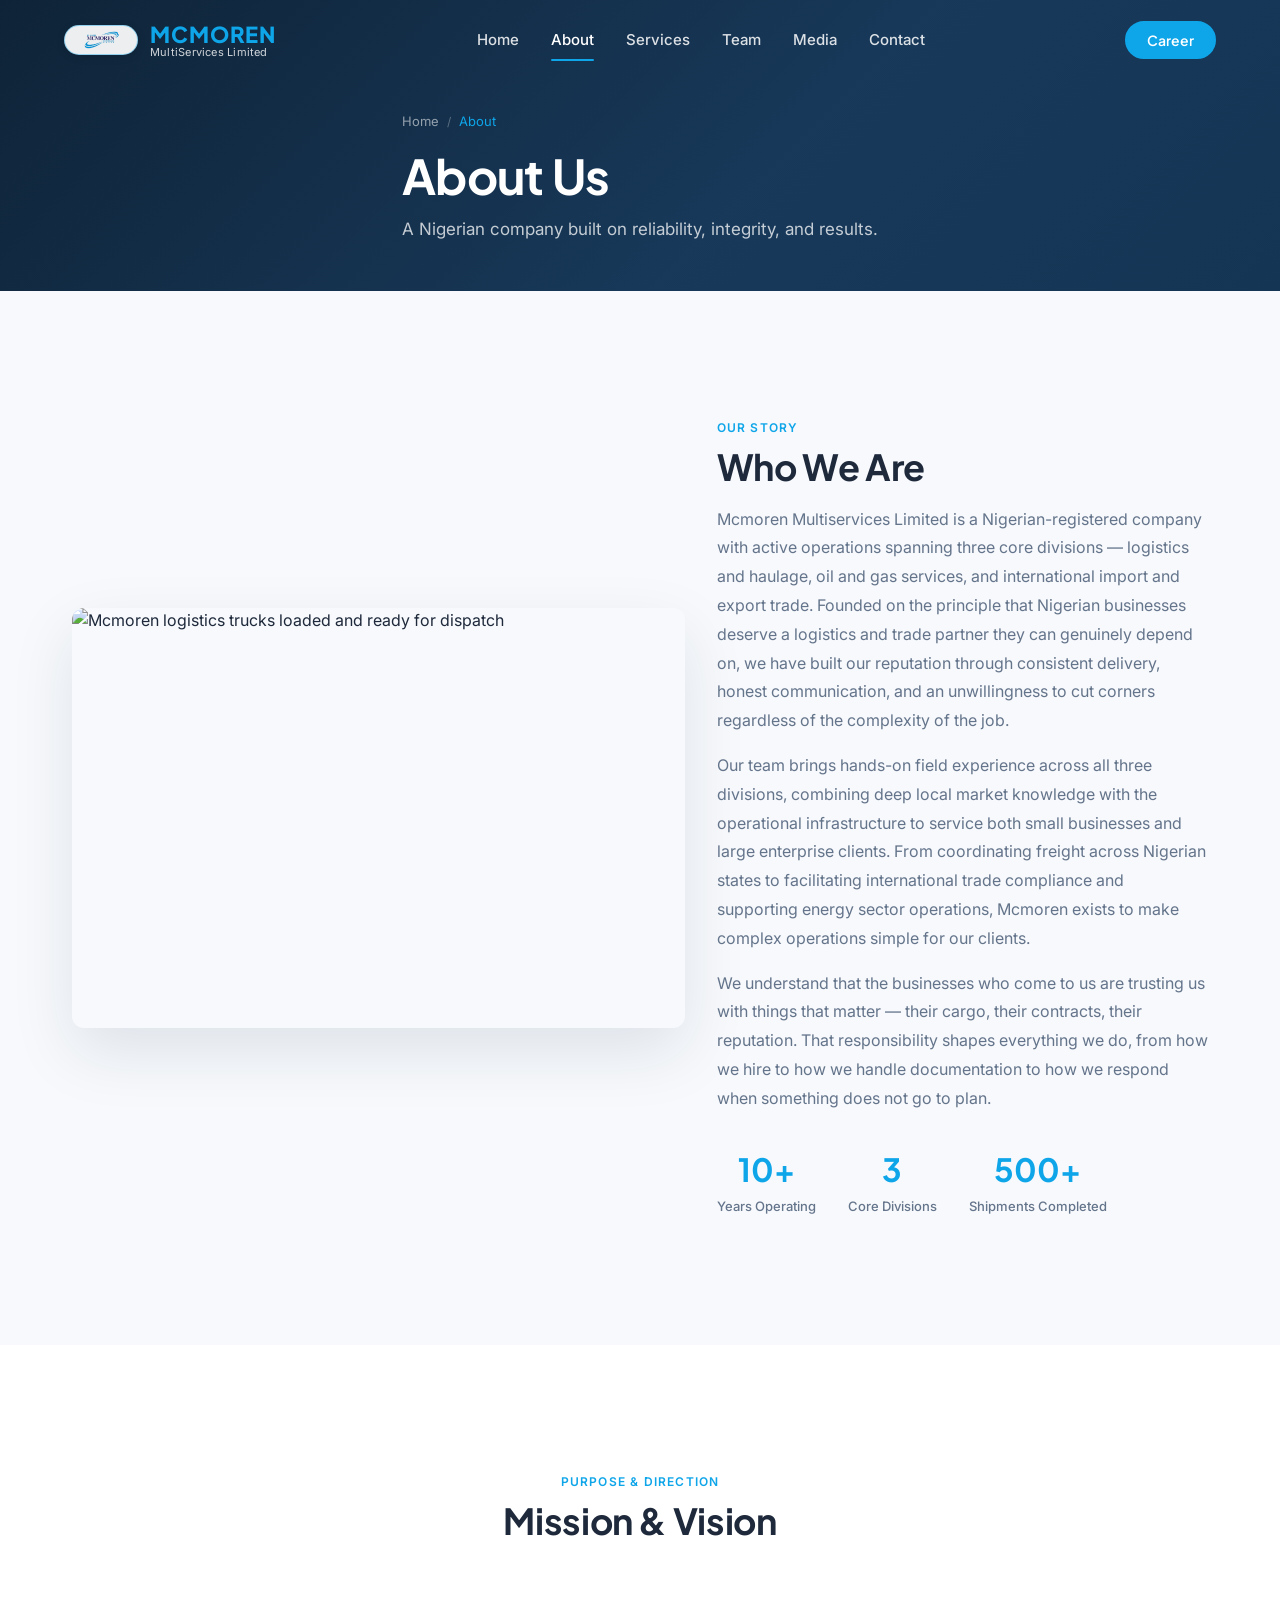
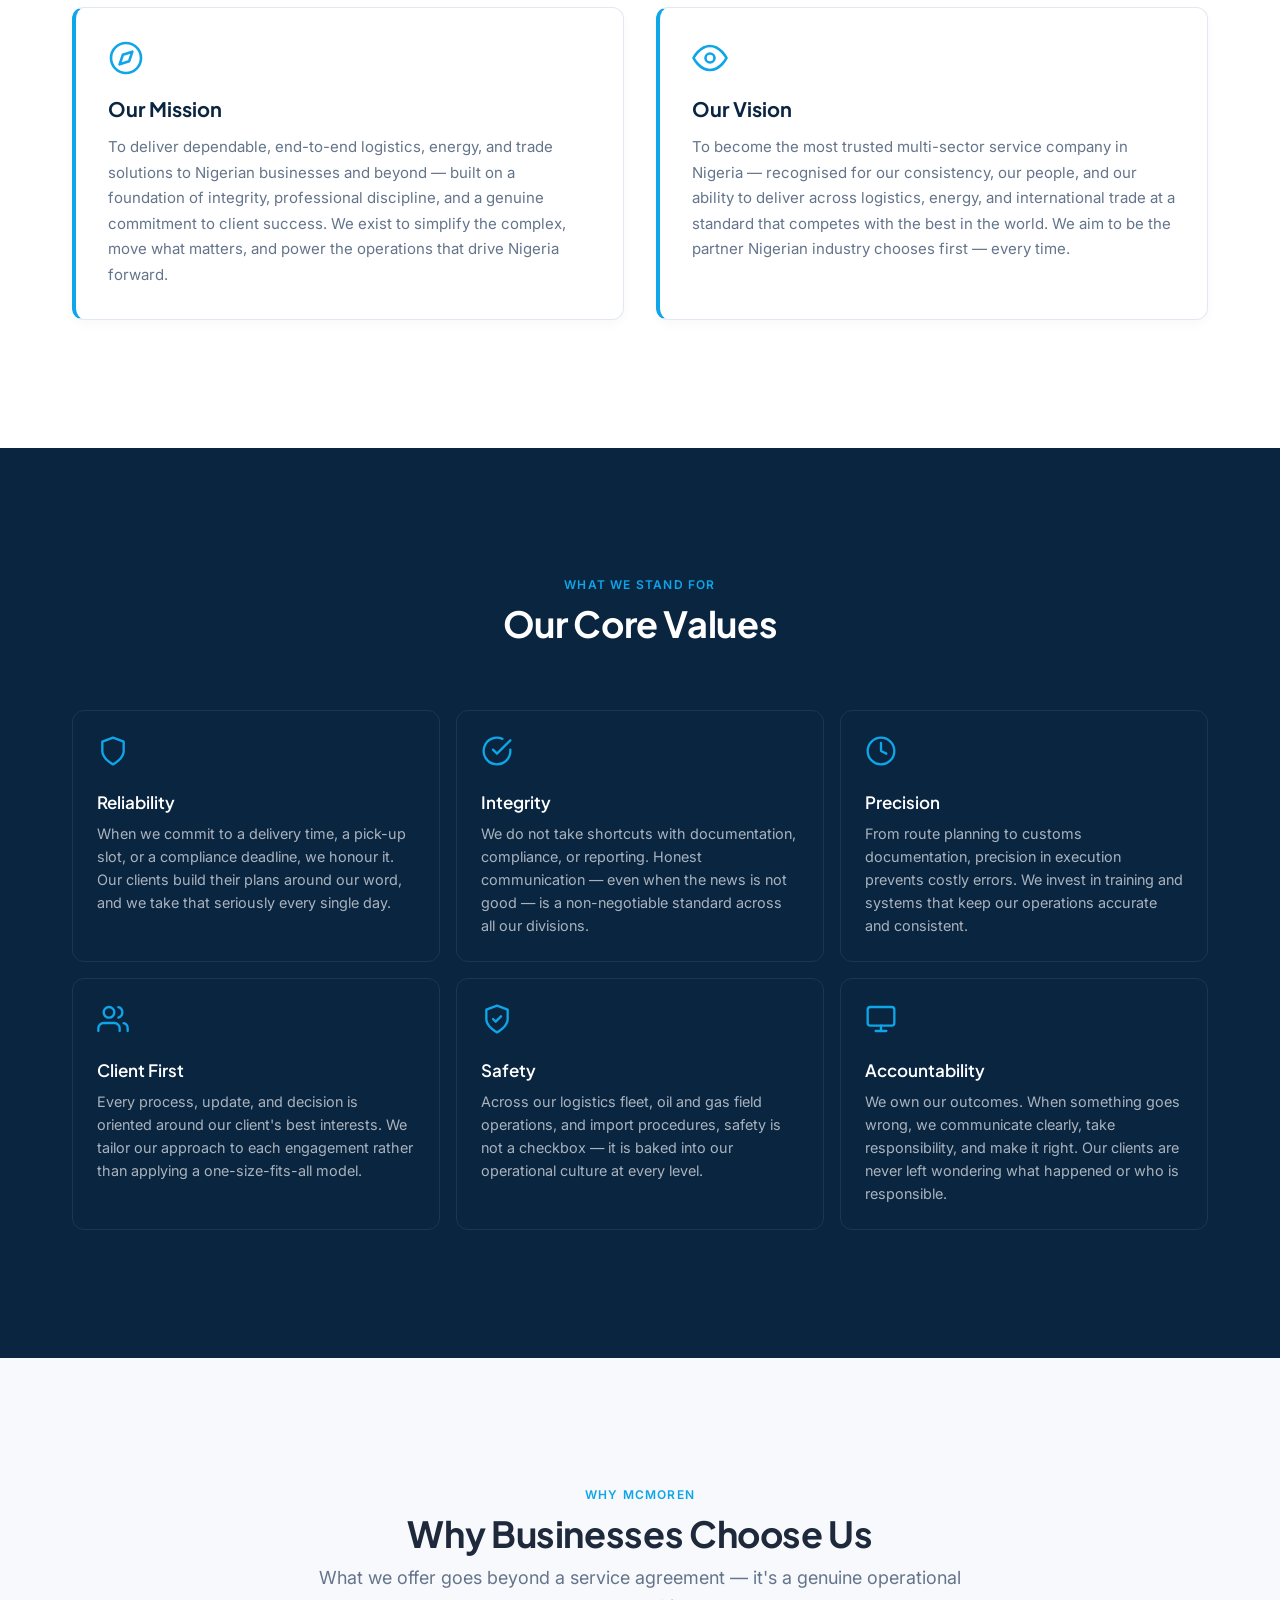
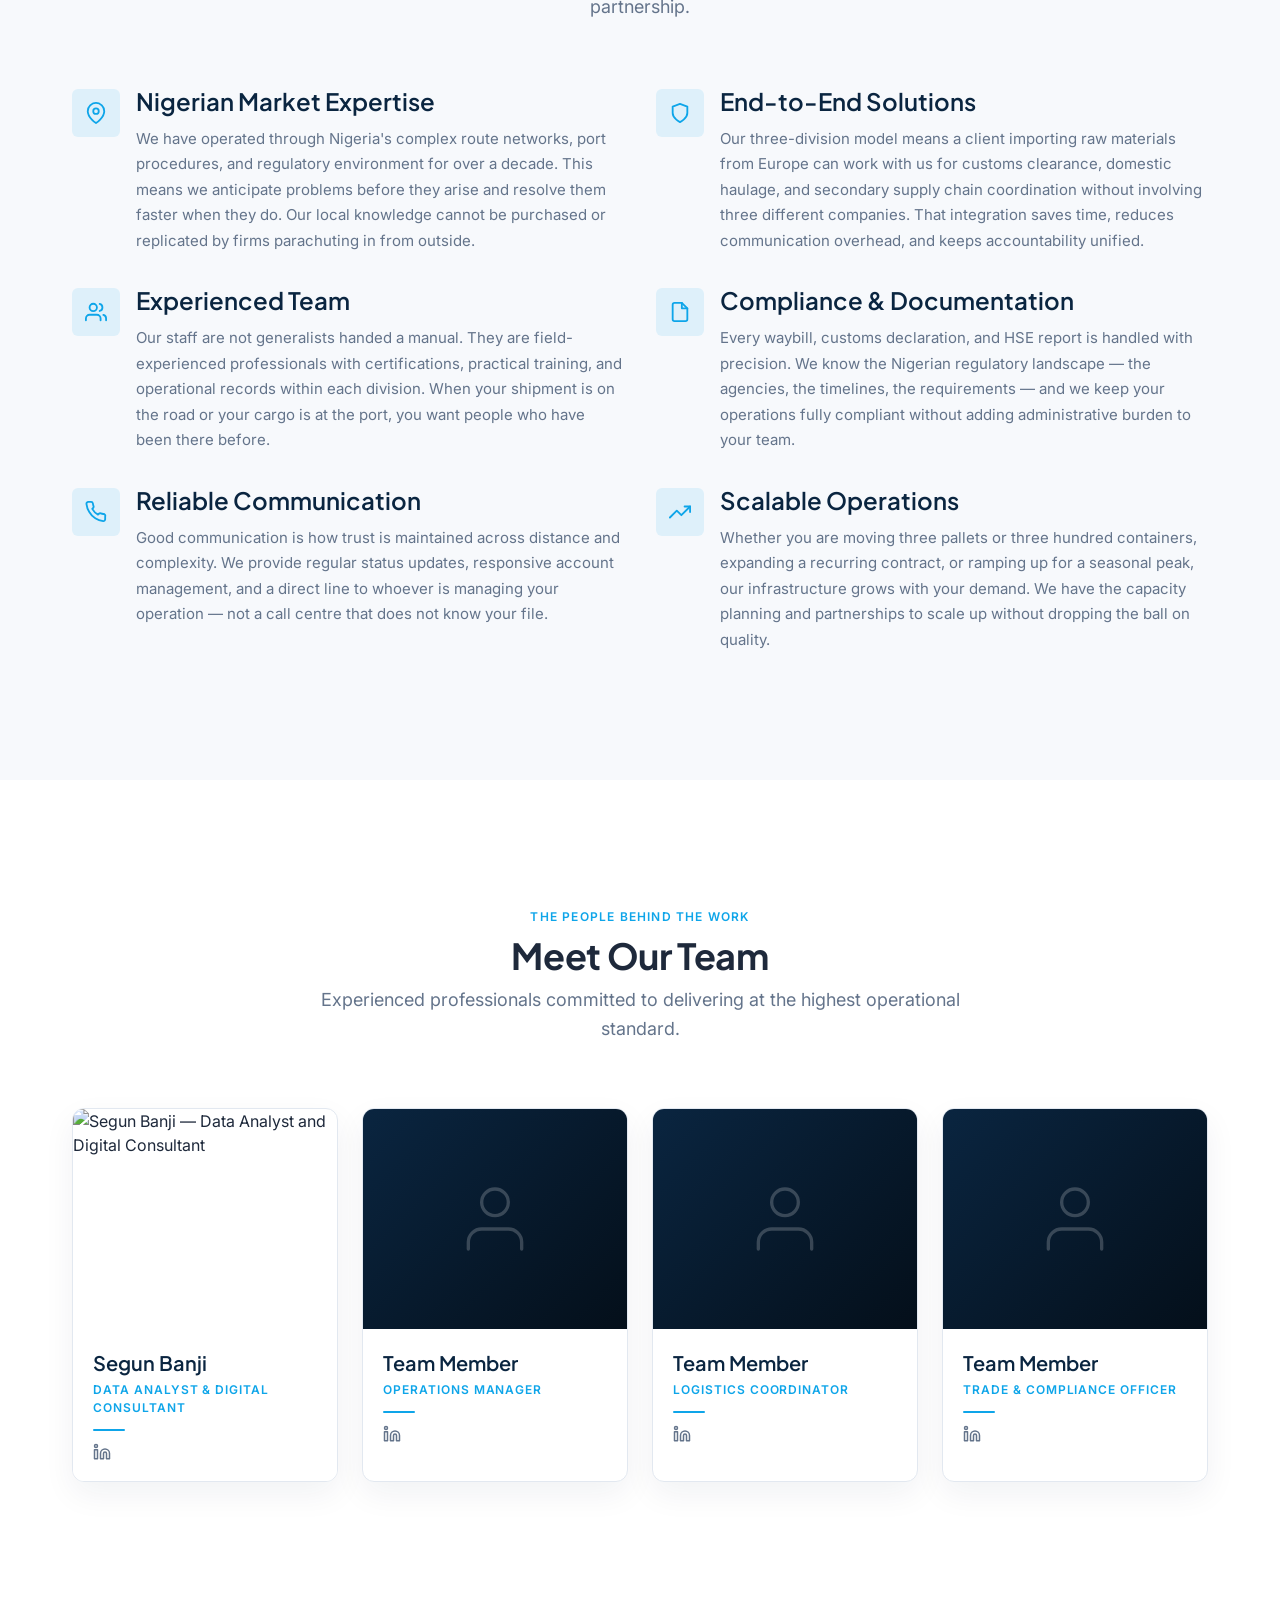
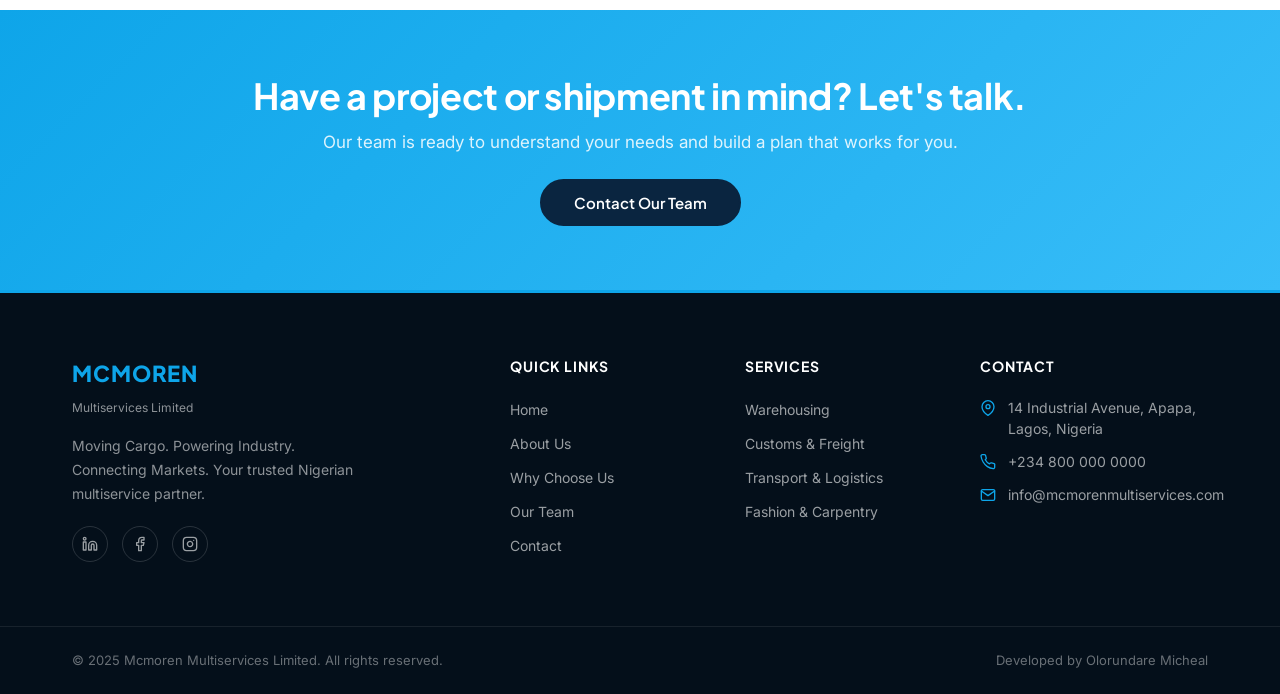
==== about.html @ 20362e0a "feat: replace old dummy services with 4 actual company divisions on landing page & footers" ====
<!DOCTYPE html>
<html lang="en">
<head>
  <meta charset="UTF-8">
  <meta name="viewport" content="width=device-width, initial-scale=1.0">
  <title>About Us | Mcmoren Multiservices Limited</title>
  <meta name="description" content="Learn about Mcmoren Multiservices Limited — a Nigerian company with over 10 years of experience across logistics, energy services, and international trade.">
  <meta name="keywords" content="about Mcmoren, Nigerian logistics company, oil gas services Nigeria, trade company Lagos">
  <meta name="robots" content="index, follow">
  <link rel="canonical" href="https://www.mcmorenmultiservices.com/about">
  <meta property="og:title" content="About Us | Mcmoren Multiservices Limited">
  <meta property="og:description" content="Learn about Mcmoren Multiservices Limited — a Nigerian company with over 10 years of experience across logistics, energy services, and international trade.">
  <meta property="og:type" content="website">
  <meta property="og:url" content="https://www.mcmorenmultiservices.com/about">
  <meta property="og:image" content="https://www.mcmorenmultiservices.com/assets/images/og-image.jpg">
  <meta property="og:site_name" content="Mcmoren Multiservices Limited">
  <meta name="twitter:card" content="summary_large_image">
  <meta name="twitter:title" content="About Us | Mcmoren Multiservices Limited">
  <meta name="twitter:description" content="Learn about Mcmoren Multiservices Limited — a Nigerian company with over 10 years of experience across logistics, energy services, and international trade.">
  <link rel="preconnect" href="https://fonts.googleapis.com">
  <link rel="preconnect" href="https://fonts.gstatic.com" crossorigin>
  <link href="https://fonts.googleapis.com/css2?family=Plus+Jakarta+Sans:wght@400;500;600;700;800&family=Inter:wght@400;500;600&display=swap" rel="stylesheet">
  <link rel="stylesheet" href="assets/css/base.css">
  <link rel="stylesheet" href="assets/css/layout.css">
  <link rel="stylesheet" href="assets/css/components.css">
  <link rel="stylesheet" href="assets/css/animations.css">
  <link rel="stylesheet" href="assets/css/pages/about.css">
  <script src="https://cdnjs.cloudflare.com/ajax/libs/gsap/3.12.2/gsap.min.js" defer></script>
  <script src="https://cdnjs.cloudflare.com/ajax/libs/gsap/3.12.2/ScrollTrigger.min.js" defer></script>
<style>    /* Animated banner slideshow */
    .page-banner { position: relative; overflow: hidden; }
    .banner-slide { position: absolute; inset: 0; background-size: cover; background-position: center; opacity: 0; animation: bannerFade 18s infinite; }
    .banner-slide:nth-child(1) { animation-delay: 0s; }
    .banner-slide:nth-child(2) { animation-delay: 6s; }
    .banner-slide:nth-child(3) { animation-delay: 12s; }
    @keyframes bannerFade { 0%{opacity:0} 5%{opacity:1} 33%{opacity:1} 38%{opacity:0} 100%{opacity:0} }</style>
</head>
<body>

  <!-- ===== NAVIGATION (identical across all pages) ===== -->
  <header>
    <nav class="nav" id="main-nav" aria-label="Main navigation">
      <div class="nav__inner">
        <a href="index.html" class="nav__logo" aria-label="Mcmoren Multiservices Limited — Home" style="display: flex; align-items: center; gap: 0.75rem;">
          <div class="nav-logo-card" style="border-radius: 20px; padding: 4px 10px; background: rgba(255,255,255,0.92); display: flex; align-items: center; justify-content: center; box-shadow: 0 2px 8px rgba(0,0,0,0.12); flex-shrink: 0; border: 1.5px solid rgba(14,165,233,0.4);">
            <img src="assets/images/MM_logo.png" alt="Mcmoren Logo" style="width: 52px; height: auto; object-fit: contain;">
          </div>
          <div>
            <span class="nav__logo-main" style="display: block;">MCMOREN</span>
            <span class="nav__logo-sub" style="display: block;">MultiServices Limited</span>
          </div>
        </a>
        <div class="nav__links" role="menubar">
          <a href="index.html" class="nav__link" role="menuitem">Home</a>
          <a href="about.html" class="nav__link nav__link--active" role="menuitem">About</a>
          <a href="services.html" class="nav__link" role="menuitem">Services</a>
          <a href="teams.html" class="nav__link" role="menuitem">Team</a>
          <a href="media.html" class="nav__link" role="menuitem">Media</a>
          <a href="contact.html" class="nav__link" role="menuitem">Contact</a>
        </div>
        <a href="career.html" class="btn btn--primary btn--sm nav__cta">Career</a>
        <button class="nav__hamburger" aria-label="Open navigation menu" aria-expanded="false" aria-controls="mobile-menu">
          <span class="nav__hamburger-line"></span>
          <span class="nav__hamburger-line"></span>
          <span class="nav__hamburger-line"></span>
        </button>
      </div>
    </nav>
    <div class="nav__mobile-overlay" id="mobile-menu" role="dialog" aria-modal="true" aria-label="Mobile navigation">
      <div class="nav__mobile-backdrop"></div>
      <div class="nav__mobile-panel">
        <a href="index.html" class="nav__mobile-link">Home</a>
        <a href="about.html" class="nav__mobile-link">About</a>
        <a href="services.html" class="nav__mobile-link">Services</a>
        <a href="teams.html" class="nav__mobile-link">Team</a>
        <a href="media.html" class="nav__mobile-link">Media</a>
        <a href="contact.html" class="nav__mobile-link">Contact</a>
        <div class="nav__mobile-cta"><a href="career.html" class="btn btn--primary btn--full">Career</a></div>
      </div>
    </div>
  </header>

  <main>
    <!-- ===== PAGE BANNER ===== -->
    <section class="page-banner" aria-label="Page header">
      <div class="banner-slide" style="background-image: url('https://images.unsplash.com/photo-1578575437130-527eed3abbec?w=1600&auto=format&fit=crop&q=80');"></div>
      <div class="banner-slide" style="background-image: url('https://images.unsplash.com/photo-1586528116311-ad8dd3c8310d?w=1600&auto=format&fit=crop&q=80');"></div>
      <div class="banner-slide" style="background-image: url('https://images.unsplash.com/photo-1494412651409-8963ce7935a7?w=1600&auto=format&fit=crop&q=80');"></div>
      <div class="page-banner__overlay"></div>
      <div class="container page-banner__content">
        <nav class="breadcrumb" aria-label="Breadcrumb">
          <a href="index.html" class="breadcrumb__item">Home</a>
          <span class="breadcrumb__sep" aria-hidden="true">/</span>
          <span class="breadcrumb__item breadcrumb__item--active" aria-current="page">About</span>
        </nav>
        <h1 class="page-banner__title">About Us</h1>
        <p class="page-banner__subtitle">A Nigerian company built on reliability, integrity, and results.</p>
      </div>
    </section>

    <!-- ===== OUR STORY ===== -->
    <section class="section" id="our-story" aria-labelledby="story-heading">
      <div class="container">
        <div class="split">
          <div class="reveal--left">
            <img
              src="https://images.unsplash.com/photo-1586528116311-ad8dd3c8310d?w=700&auto=format&fit=crop&q=80"
              alt="Mcmoren logistics trucks loaded and ready for dispatch"
              loading="lazy"
              width="700"
              height="480"
              style="width:100%; border-radius: var(--radius-md); box-shadow: var(--shadow-lg); object-fit: cover; height: 420px;"
            >
          </div>
          <div>
            <span class="overline reveal" data-delay="0">Our Story</span>
            <h2 id="story-heading" class="reveal" data-delay="100">Who We Are</h2>
            <p class="reveal" style="color:var(--color-text-muted); margin-top:1rem; line-height:1.8;" data-delay="150">
              Mcmoren Multiservices Limited is a Nigerian-registered company with active operations spanning three core divisions — logistics and haulage, oil and gas services, and international import and export trade. Founded on the principle that Nigerian businesses deserve a logistics and trade partner they can genuinely depend on, we have built our reputation through consistent delivery, honest communication, and an unwillingness to cut corners regardless of the complexity of the job.
            </p>
            <p class="reveal" style="color:var(--color-text-muted); margin-top:1rem; line-height:1.8;" data-delay="200">
              Our team brings hands-on field experience across all three divisions, combining deep local market knowledge with the operational infrastructure to service both small businesses and large enterprise clients. From coordinating freight across Nigerian states to facilitating international trade compliance and supporting energy sector operations, Mcmoren exists to make complex operations simple for our clients.
            </p>
            <p class="reveal" style="color:var(--color-text-muted); margin-top:1rem; line-height:1.8;" data-delay="250">
              We understand that the businesses who come to us are trusting us with things that matter — their cargo, their contracts, their reputation. That responsibility shapes everything we do, from how we hire to how we handle documentation to how we respond when something does not go to plan.
            </p>
            <div class="story__stats reveal" data-delay="300">
              <div class="story__stat">
                <strong class="story__stat-value">10+</strong>
                <span class="story__stat-label">Years Operating</span>
              </div>
              <div class="story__stat">
                <strong class="story__stat-value">3</strong>
                <span class="story__stat-label">Core Divisions</span>
              </div>
              <div class="story__stat">
                <strong class="story__stat-value">500+</strong>
                <span class="story__stat-label">Shipments Completed</span>
              </div>
            </div>
          </div>
        </div>
      </div>
    </section>

    <!-- ===== MISSION & VISION ===== -->
    <section class="section section--white" id="mission-vision" aria-labelledby="mv-heading">
      <div class="container">
        <div class="section__header">
          <span class="overline reveal" data-delay="0">Purpose & Direction</span>
          <h2 id="mv-heading" class="reveal" data-delay="100">Mission & Vision</h2>
        </div>
        <div class="grid grid--2" style="margin-top:2rem;">
          <div class="mv-card reveal" data-delay="0">
            <div class="mv-card__icon" aria-hidden="true">
              <svg width="36" height="36" viewBox="0 0 24 24" fill="none" stroke="currentColor" stroke-width="1.75" stroke-linecap="round" stroke-linejoin="round"><circle cx="12" cy="12" r="10"></circle><polygon points="16.24 7.76 14.12 14.12 7.76 16.24 9.88 9.88 16.24 7.76"></polygon></svg>
            </div>
            <h3 class="mv-card__title">Our Mission</h3>
            <p class="mv-card__text">To deliver dependable, end-to-end logistics, energy, and trade solutions to Nigerian businesses and beyond — built on a foundation of integrity, professional discipline, and a genuine commitment to client success. We exist to simplify the complex, move what matters, and power the operations that drive Nigeria forward.</p>
          </div>
          <div class="mv-card reveal" data-delay="150">
            <div class="mv-card__icon" aria-hidden="true">
              <svg width="36" height="36" viewBox="0 0 24 24" fill="none" stroke="currentColor" stroke-width="1.75" stroke-linecap="round" stroke-linejoin="round"><path d="M1 12s4-8 11-8 11 8 11 8-4 8-11 8-11-8-11-8z"></path><circle cx="12" cy="12" r="3"></circle></svg>
            </div>
            <h3 class="mv-card__title">Our Vision</h3>
            <p class="mv-card__text">To become the most trusted multi-sector service company in Nigeria — recognised for our consistency, our people, and our ability to deliver across logistics, energy, and international trade at a standard that competes with the best in the world. We aim to be the partner Nigerian industry chooses first — every time.</p>
          </div>
        </div>
      </div>
    </section>

    <!-- ===== CORE VALUES ===== -->
    <section class="section section--dark" id="values" aria-labelledby="values-heading">
      <div class="container">
        <div class="section__header">
          <span class="overline reveal" data-delay="0">What We Stand For</span>
          <h2 id="values-heading" class="text-white reveal" data-delay="100">Our Core Values</h2>
        </div>
        <div class="grid grid--3" style="gap:1rem; margin-top:3rem;">
          <div class="feature-block reveal" data-delay="0">
            <div class="feature-block__icon" aria-hidden="true"><svg width="32" height="32" viewBox="0 0 24 24" fill="none" stroke="currentColor" stroke-width="1.75" stroke-linecap="round" stroke-linejoin="round"><path d="M12 22s8-4 8-10V5l-8-3-8 3v7c0 6 8 10 8 10z"></path></svg></div>
            <h3 class="feature-block__title">Reliability</h3>
            <p class="feature-block__body">When we commit to a delivery time, a pick-up slot, or a compliance deadline, we honour it. Our clients build their plans around our word, and we take that seriously every single day.</p>
          </div>
          <div class="feature-block reveal" data-delay="100">
            <div class="feature-block__icon" aria-hidden="true"><svg width="32" height="32" viewBox="0 0 24 24" fill="none" stroke="currentColor" stroke-width="1.75" stroke-linecap="round" stroke-linejoin="round"><path d="M22 11.08V12a10 10 0 1 1-5.93-9.14"></path><polyline points="22 4 12 14.01 9 11.01"></polyline></svg></div>
            <h3 class="feature-block__title">Integrity</h3>
            <p class="feature-block__body">We do not take shortcuts with documentation, compliance, or reporting. Honest communication — even when the news is not good — is a non-negotiable standard across all our divisions.</p>
          </div>
          <div class="feature-block reveal" data-delay="200">
            <div class="feature-block__icon" aria-hidden="true"><svg width="32" height="32" viewBox="0 0 24 24" fill="none" stroke="currentColor" stroke-width="1.75" stroke-linecap="round" stroke-linejoin="round"><circle cx="12" cy="12" r="10"></circle><polyline points="12 6 12 12 16 14"></polyline></svg></div>
            <h3 class="feature-block__title">Precision</h3>
            <p class="feature-block__body">From route planning to customs documentation, precision in execution prevents costly errors. We invest in training and systems that keep our operations accurate and consistent.</p>
          </div>
          <div class="feature-block reveal" data-delay="300">
            <div class="feature-block__icon" aria-hidden="true"><svg width="32" height="32" viewBox="0 0 24 24" fill="none" stroke="currentColor" stroke-width="1.75" stroke-linecap="round" stroke-linejoin="round"><path d="M17 21v-2a4 4 0 0 0-4-4H5a4 4 0 0 0-4 4v2"></path><circle cx="9" cy="7" r="4"></circle><path d="M23 21v-2a4 4 0 0 0-3-3.87"></path><path d="M16 3.13a4 4 0 0 1 0 7.75"></path></svg></div>
            <h3 class="feature-block__title">Client First</h3>
            <p class="feature-block__body">Every process, update, and decision is oriented around our client's best interests. We tailor our approach to each engagement rather than applying a one-size-fits-all model.</p>
          </div>
          <div class="feature-block reveal" data-delay="400">
            <div class="feature-block__icon" aria-hidden="true"><svg width="32" height="32" viewBox="0 0 24 24" fill="none" stroke="currentColor" stroke-width="1.75" stroke-linecap="round" stroke-linejoin="round"><path d="M12 22s8-4 8-10V5l-8-3-8 3v7c0 6 8 10 8 10z"></path><polyline points="9 12 11 14 15 10"></polyline></svg></div>
            <h3 class="feature-block__title">Safety</h3>
            <p class="feature-block__body">Across our logistics fleet, oil and gas field operations, and import procedures, safety is not a checkbox — it is baked into our operational culture at every level.</p>
          </div>
          <div class="feature-block reveal" data-delay="500">
            <div class="feature-block__icon" aria-hidden="true"><svg width="32" height="32" viewBox="0 0 24 24" fill="none" stroke="currentColor" stroke-width="1.75" stroke-linecap="round" stroke-linejoin="round"><rect x="2" y="3" width="20" height="14" rx="2" ry="2"></rect><line x1="8" y1="21" x2="16" y2="21"></line><line x1="12" y1="17" x2="12" y2="21"></line></svg></div>
            <h3 class="feature-block__title">Accountability</h3>
            <p class="feature-block__body">We own our outcomes. When something goes wrong, we communicate clearly, take responsibility, and make it right. Our clients are never left wondering what happened or who is responsible.</p>
          </div>
        </div>
      </div>
    </section>

    <!-- ===== WHY CHOOSE US — FULL ===== -->
    <section class="section" id="why-us" aria-labelledby="why-full-heading">
      <div class="container">
        <div class="section__header">
          <span class="overline reveal" data-delay="0">Why Mcmoren</span>
          <h2 id="why-full-heading" class="reveal" data-delay="100">Why Businesses Choose Us</h2>
          <p class="section__subtitle reveal" data-delay="200">What we offer goes beyond a service agreement — it's a genuine operational partnership.</p>
        </div>
        <div class="grid grid--2" style="margin-top:3rem; gap: 2rem;">
          <div class="reveal" data-delay="0">
            <div style="display:flex; gap:1rem; align-items:flex-start;">
              <div style="width:3rem; height:3rem; background:rgba(14, 165, 233,0.1); border-radius:var(--radius-sm); display:flex; align-items:center; justify-content:center; color:var(--color-accent); flex-shrink:0; margin-top:0.2rem;">
                <svg width="22" height="22" viewBox="0 0 24 24" fill="none" stroke="currentColor" stroke-width="2" stroke-linecap="round" stroke-linejoin="round" aria-hidden="true"><path d="M21 10c0 7-9 13-9 13s-9-6-9-13a9 9 0 0 1 18 0z"></path><circle cx="12" cy="10" r="3"></circle></svg>
              </div>
              <div>
                <h3 style="color:var(--color-primary); margin-bottom:0.5rem;">Nigerian Market Expertise</h3>
                <p style="color:var(--color-text-muted); line-height:1.7; font-size:0.9375rem;">We have operated through Nigeria's complex route networks, port procedures, and regulatory environment for over a decade. This means we anticipate problems before they arise and resolve them faster when they do. Our local knowledge cannot be purchased or replicated by firms parachuting in from outside.</p>
              </div>
            </div>
          </div>
          <div class="reveal" data-delay="100">
            <div style="display:flex; gap:1rem; align-items:flex-start;">
              <div style="width:3rem; height:3rem; background:rgba(14, 165, 233,0.1); border-radius:var(--radius-sm); display:flex; align-items:center; justify-content:center; color:var(--color-accent); flex-shrink:0; margin-top:0.2rem;">
                <svg width="22" height="22" viewBox="0 0 24 24" fill="none" stroke="currentColor" stroke-width="2" stroke-linecap="round" stroke-linejoin="round" aria-hidden="true"><path d="M12 22s8-4 8-10V5l-8-3-8 3v7c0 6 8 10 8 10z"></path></svg>
              </div>
              <div>
                <h3 style="color:var(--color-primary); margin-bottom:0.5rem;">End-to-End Solutions</h3>
                <p style="color:var(--color-text-muted); line-height:1.7; font-size:0.9375rem;">Our three-division model means a client importing raw materials from Europe can work with us for customs clearance, domestic haulage, and secondary supply chain coordination without involving three different companies. That integration saves time, reduces communication overhead, and keeps accountability unified.</p>
              </div>
            </div>
          </div>
          <div class="reveal" data-delay="200">
            <div style="display:flex; gap:1rem; align-items:flex-start;">
              <div style="width:3rem; height:3rem; background:rgba(14, 165, 233,0.1); border-radius:var(--radius-sm); display:flex; align-items:center; justify-content:center; color:var(--color-accent); flex-shrink:0; margin-top:0.2rem;">
                <svg width="22" height="22" viewBox="0 0 24 24" fill="none" stroke="currentColor" stroke-width="2" stroke-linecap="round" stroke-linejoin="round" aria-hidden="true"><path d="M17 21v-2a4 4 0 0 0-4-4H5a4 4 0 0 0-4 4v2"></path><circle cx="9" cy="7" r="4"></circle><path d="M23 21v-2a4 4 0 0 0-3-3.87"></path><path d="M16 3.13a4 4 0 0 1 0 7.75"></path></svg>
              </div>
              <div>
                <h3 style="color:var(--color-primary); margin-bottom:0.5rem;">Experienced Team</h3>
                <p style="color:var(--color-text-muted); line-height:1.7; font-size:0.9375rem;">Our staff are not generalists handed a manual. They are field-experienced professionals with certifications, practical training, and operational records within each division. When your shipment is on the road or your cargo is at the port, you want people who have been there before.</p>
              </div>
            </div>
          </div>
          <div class="reveal" data-delay="300">
            <div style="display:flex; gap:1rem; align-items:flex-start;">
              <div style="width:3rem; height:3rem; background:rgba(14, 165, 233,0.1); border-radius:var(--radius-sm); display:flex; align-items:center; justify-content:center; color:var(--color-accent); flex-shrink:0; margin-top:0.2rem;">
                <svg width="22" height="22" viewBox="0 0 24 24" fill="none" stroke="currentColor" stroke-width="2" stroke-linecap="round" stroke-linejoin="round" aria-hidden="true"><path d="M14 2H6a2 2 0 0 0-2 2v16a2 2 0 0 0 2 2h12a2 2 0 0 0 2-2V8z"></path><polyline points="14 2 14 8 20 8"></polyline></svg>
              </div>
              <div>
                <h3 style="color:var(--color-primary); margin-bottom:0.5rem;">Compliance & Documentation</h3>
                <p style="color:var(--color-text-muted); line-height:1.7; font-size:0.9375rem;">Every waybill, customs declaration, and HSE report is handled with precision. We know the Nigerian regulatory landscape — the agencies, the timelines, the requirements — and we keep your operations fully compliant without adding administrative burden to your team.</p>
              </div>
            </div>
          </div>
          <div class="reveal" data-delay="400">
            <div style="display:flex; gap:1rem; align-items:flex-start;">
              <div style="width:3rem; height:3rem; background:rgba(14, 165, 233,0.1); border-radius:var(--radius-sm); display:flex; align-items:center; justify-content:center; color:var(--color-accent); flex-shrink:0; margin-top:0.2rem;">
                <svg width="22" height="22" viewBox="0 0 24 24" fill="none" stroke="currentColor" stroke-width="2" stroke-linecap="round" stroke-linejoin="round" aria-hidden="true"><path d="M22 16.92v3a2 2 0 0 1-2.18 2 19.79 19.79 0 0 1-8.63-3.07A19.5 19.5 0 0 1 4.69 12 19.79 19.79 0 0 1 1.61 3.4 2 2 0 0 1 3.58 1h3a2 2 0 0 1 2 1.72c.127.96.361 1.903.7 2.81a2 2 0 0 1-.45 2.11L7.91 8.56a16 16 0 0 0 6.29 6.29l.95-.95a2 2 0 0 1 2.09-.43c.907.339 1.850.573 2.81.7A2 2 0 0 1 22 16.92z"></path></svg>
              </div>
              <div>
                <h3 style="color:var(--color-primary); margin-bottom:0.5rem;">Reliable Communication</h3>
                <p style="color:var(--color-text-muted); line-height:1.7; font-size:0.9375rem;">Good communication is how trust is maintained across distance and complexity. We provide regular status updates, responsive account management, and a direct line to whoever is managing your operation — not a call centre that does not know your file.</p>
              </div>
            </div>
          </div>
          <div class="reveal" data-delay="500">
            <div style="display:flex; gap:1rem; align-items:flex-start;">
              <div style="width:3rem; height:3rem; background:rgba(14, 165, 233,0.1); border-radius:var(--radius-sm); display:flex; align-items:center; justify-content:center; color:var(--color-accent); flex-shrink:0; margin-top:0.2rem;">
                <svg width="22" height="22" viewBox="0 0 24 24" fill="none" stroke="currentColor" stroke-width="2" stroke-linecap="round" stroke-linejoin="round" aria-hidden="true"><polyline points="23 6 13.5 15.5 8.5 10.5 1 18"></polyline><polyline points="17 6 23 6 23 12"></polyline></svg>
              </div>
              <div>
                <h3 style="color:var(--color-primary); margin-bottom:0.5rem;">Scalable Operations</h3>
                <p style="color:var(--color-text-muted); line-height:1.7; font-size:0.9375rem;">Whether you are moving three pallets or three hundred containers, expanding a recurring contract, or ramping up for a seasonal peak, our infrastructure grows with your demand. We have the capacity planning and partnerships to scale up without dropping the ball on quality.</p>
              </div>
            </div>
          </div>
        </div>
      </div>
    </section>

    <!-- ===== OUR TEAM ===== -->
    <section class="section section--white" id="team" aria-labelledby="team-heading">
      <div class="container">
        <div class="section__header">
          <span class="overline reveal" data-delay="0">The People Behind the Work</span>
          <h2 id="team-heading" class="reveal" data-delay="100">Meet Our Team</h2>
          <p class="section__subtitle reveal" data-delay="200">Experienced professionals committed to delivering at the highest operational standard.</p>
        </div>
        <div class="team-grid" style="margin-top: 3rem;">
          <!-- Card 1 — Segun Banji -->
          <article class="team-card reveal" data-delay="0">
            <div class="team-card__image-wrap">
              <img
                src="https://images.unsplash.com/photo-1560250097-0b93528c311a?w=400&auto=format&fit=crop&q=80"
                alt="Segun Banji — Data Analyst and Digital Consultant"
                loading="lazy"
                width="400"
                height="280"
              >
              <div class="team-card__overlay">
                <p class="team-card__bio">Results-driven Data Analyst with a degree in Statistics and 7+ years specialising in business intelligence and logistics optimisation. Certified by Cisco Networking Academy, Dataleum, Sololearn, and SkillAhead Academy. Leading data analysis operations including truck movement monitoring, KPI reporting, fleet tracking, and data-driven route planning.</p>
              </div>
            </div>
            <div class="team-card__info">
              <h4 class="team-card__name">Segun Banji</h4>
              <span class="team-card__role">Data Analyst &amp; Digital Consultant</span>
              <div class="team-card__divider" aria-hidden="true"></div>
              <div class="team-card__social">
                <a href="#" aria-label="Segun Banji on LinkedIn">
                  <svg width="18" height="18" viewBox="0 0 24 24" fill="none" stroke="currentColor" stroke-width="2" stroke-linecap="round" stroke-linejoin="round" aria-hidden="true"><path d="M16 8a6 6 0 0 1 6 6v7h-4v-7a2 2 0 0 0-2-2 2 2 0 0 0-2 2v7h-4v-7a6 6 0 0 1 6-6z"></path><rect x="2" y="9" width="4" height="12"></rect><circle cx="4" cy="4" r="2"></circle></svg>
                </a>
              </div>
            </div>
          </article>

          <!-- Card 2 placeholder -->
          <article class="team-card reveal" data-delay="100">
            <div class="team-card__image-wrap" style="background: linear-gradient(135deg, var(--color-primary), var(--color-bg-dark)); display:flex; align-items:center; justify-content:center;">
              <svg width="80" height="80" viewBox="0 0 24 24" fill="none" stroke="rgba(255,255,255,0.2)" stroke-width="1" stroke-linecap="round" stroke-linejoin="round" aria-hidden="true"><path d="M20 21v-2a4 4 0 0 0-4-4H8a4 4 0 0 0-4 4v2"></path><circle cx="12" cy="7" r="4"></circle></svg>
              <div class="team-card__overlay">
                <p class="team-card__bio">Details coming soon. We are growing our team of experienced professionals to deliver the highest operational standard across all divisions.</p>
              </div>
            </div>
            <div class="team-card__info">
              <h4 class="team-card__name">Team Member</h4>
              <span class="team-card__role">Operations Manager</span>
              <div class="team-card__divider" aria-hidden="true"></div>
              <div class="team-card__social">
                <a href="#" aria-label="Connect on LinkedIn"><svg width="18" height="18" viewBox="0 0 24 24" fill="none" stroke="currentColor" stroke-width="2" stroke-linecap="round" stroke-linejoin="round" aria-hidden="true"><path d="M16 8a6 6 0 0 1 6 6v7h-4v-7a2 2 0 0 0-2-2 2 2 0 0 0-2 2v7h-4v-7a6 6 0 0 1 6-6z"></path><rect x="2" y="9" width="4" height="12"></rect><circle cx="4" cy="4" r="2"></circle></svg></a>
              </div>
            </div>
          </article>

          <!-- Card 3 placeholder -->
          <article class="team-card reveal" data-delay="200">
            <div class="team-card__image-wrap" style="background: linear-gradient(135deg, var(--color-primary), var(--color-bg-dark)); display:flex; align-items:center; justify-content:center;">
              <svg width="80" height="80" viewBox="0 0 24 24" fill="none" stroke="rgba(255,255,255,0.2)" stroke-width="1" stroke-linecap="round" stroke-linejoin="round" aria-hidden="true"><path d="M20 21v-2a4 4 0 0 0-4-4H8a4 4 0 0 0-4 4v2"></path><circle cx="12" cy="7" r="4"></circle></svg>
              <div class="team-card__overlay">
                <p class="team-card__bio">Details coming soon. We are growing our team of experienced professionals to deliver the highest operational standard across all divisions.</p>
              </div>
            </div>
            <div class="team-card__info">
              <h4 class="team-card__name">Team Member</h4>
              <span class="team-card__role">Logistics Coordinator</span>
              <div class="team-card__divider" aria-hidden="true"></div>
              <div class="team-card__social">
                <a href="#" aria-label="Connect on LinkedIn"><svg width="18" height="18" viewBox="0 0 24 24" fill="none" stroke="currentColor" stroke-width="2" stroke-linecap="round" stroke-linejoin="round" aria-hidden="true"><path d="M16 8a6 6 0 0 1 6 6v7h-4v-7a2 2 0 0 0-2-2 2 2 0 0 0-2 2v7h-4v-7a6 6 0 0 1 6-6z"></path><rect x="2" y="9" width="4" height="12"></rect><circle cx="4" cy="4" r="2"></circle></svg></a>
              </div>
            </div>
          </article>

          <!-- Card 4 placeholder -->
          <article class="team-card reveal" data-delay="300">
            <div class="team-card__image-wrap" style="background: linear-gradient(135deg, var(--color-primary), var(--color-bg-dark)); display:flex; align-items:center; justify-content:center;">
              <svg width="80" height="80" viewBox="0 0 24 24" fill="none" stroke="rgba(255,255,255,0.2)" stroke-width="1" stroke-linecap="round" stroke-linejoin="round" aria-hidden="true"><path d="M20 21v-2a4 4 0 0 0-4-4H8a4 4 0 0 0-4 4v2"></path><circle cx="12" cy="7" r="4"></circle></svg>
              <div class="team-card__overlay">
                <p class="team-card__bio">Details coming soon. We are growing our team of experienced professionals to deliver the highest operational standard across all divisions.</p>
              </div>
            </div>
            <div class="team-card__info">
              <h4 class="team-card__name">Team Member</h4>
              <span class="team-card__role">Trade &amp; Compliance Officer</span>
              <div class="team-card__divider" aria-hidden="true"></div>
              <div class="team-card__social">
                <a href="#" aria-label="Connect on LinkedIn"><svg width="18" height="18" viewBox="0 0 24 24" fill="none" stroke="currentColor" stroke-width="2" stroke-linecap="round" stroke-linejoin="round" aria-hidden="true"><path d="M16 8a6 6 0 0 1 6 6v7h-4v-7a2 2 0 0 0-2-2 2 2 0 0 0-2 2v7h-4v-7a6 6 0 0 1 6-6z"></path><rect x="2" y="9" width="4" height="12"></rect><circle cx="4" cy="4" r="2"></circle></svg></a>
              </div>
            </div>
          </article>
        </div>
      </div>
    </section>

    <!-- ===== CTA STRIP ===== -->
    <section class="cta-strip" aria-labelledby="cta-strip-heading">
      <div class="container">
        <h2 id="cta-strip-heading" class="reveal" data-delay="0">Have a project or shipment in mind? Let's talk.</h2>
        <p class="reveal" data-delay="100">Our team is ready to understand your needs and build a plan that works for you.</p>
        <a href="contact.html" class="btn btn--navy reveal" data-delay="200">Contact Our Team</a>
      </div>
    </section>
  </main>

  <!-- ===== FOOTER ===== -->
  <footer class="footer" aria-label="Site footer">
    <div class="footer__main">
      <div class="container">
        <div class="footer__grid">
          <div>
            <a href="index.html" aria-label="Mcmoren Multiservices Limited — Home">
              <span class="footer__logo-main">MCMOREN</span>
              <span class="footer__logo-sub">Multiservices Limited</span>
            </a>
            <p class="footer__tagline">Moving Cargo. Powering Industry. Connecting Markets. Your trusted Nigerian multiservice partner.</p>
            <div class="footer__social" aria-label="Social media links">
              <a href="#" class="footer__social-link" aria-label="LinkedIn"><svg width="16" height="16" viewBox="0 0 24 24" fill="none" stroke="currentColor" stroke-width="2" stroke-linecap="round" stroke-linejoin="round" aria-hidden="true"><path d="M16 8a6 6 0 0 1 6 6v7h-4v-7a2 2 0 0 0-2-2 2 2 0 0 0-2 2v7h-4v-7a6 6 0 0 1 6-6z"></path><rect x="2" y="9" width="4" height="12"></rect><circle cx="4" cy="4" r="2"></circle></svg></a>
              <a href="#" class="footer__social-link" aria-label="Facebook"><svg width="16" height="16" viewBox="0 0 24 24" fill="none" stroke="currentColor" stroke-width="2" stroke-linecap="round" stroke-linejoin="round" aria-hidden="true"><path d="M18 2h-3a5 5 0 0 0-5 5v3H7v4h3v8h4v-8h3l1-4h-4V7a1 1 0 0 1 1-1h3z"></path></svg></a>
              <a href="#" class="footer__social-link" aria-label="Instagram"><svg width="16" height="16" viewBox="0 0 24 24" fill="none" stroke="currentColor" stroke-width="2" stroke-linecap="round" stroke-linejoin="round" aria-hidden="true"><rect x="2" y="2" width="20" height="20" rx="5" ry="5"></rect><path d="M16 11.37A4 4 0 1 1 12.63 8 4 4 0 0 1 16 11.37z"></path><line x1="17.5" y1="6.5" x2="17.51" y2="6.5"></line></svg></a>
            </div>
          </div>
          <div>
            <h4 class="footer__col-title">Quick Links</h4>
            <ul class="footer__links">
              <li><a href="index.html" class="footer__link">Home</a></li>
              <li><a href="about.html" class="footer__link">About Us</a></li>
              <li><a href="about.html#why-us" class="footer__link">Why Choose Us</a></li>
              <li><a href="about.html#team" class="footer__link">Our Team</a></li>
              <li><a href="contact.html" class="footer__link">Contact</a></li>
            </ul>
          </div>
          <div>
            <h4 class="footer__col-title">Services</h4>
            <ul class="footer__links">
              <li><a href="services/warehousing.html" class="footer__link">Warehousing</a></li>
              <li><a href="services/customs-brokerage.html" class="footer__link">Customs &amp; Freight</a></li>
              <li><a href="services/transport-logistics.html" class="footer__link">Transport &amp; Logistics</a></li>
              <li><a href="services/fashion-carpentry.html" class="footer__link">Fashion &amp; Carpentry</a></li>
            </ul>
          </div>
          <div>
            <h4 class="footer__col-title">Contact</h4>
            <div class="footer__contact-item"><svg class="footer__contact-icon" viewBox="0 0 24 24" fill="none" stroke="currentColor" stroke-width="2" stroke-linecap="round" stroke-linejoin="round" aria-hidden="true"><path d="M21 10c0 7-9 13-9 13s-9-6-9-13a9 9 0 0 1 18 0z"></path><circle cx="12" cy="10" r="3"></circle></svg><span>14 Industrial Avenue, Apapa, Lagos, Nigeria</span></div>
            <div class="footer__contact-item"><svg class="footer__contact-icon" viewBox="0 0 24 24" fill="none" stroke="currentColor" stroke-width="2" stroke-linecap="round" stroke-linejoin="round" aria-hidden="true"><path d="M22 16.92v3a2 2 0 0 1-2.18 2 19.79 19.79 0 0 1-8.63-3.07A19.5 19.5 0 0 1 4.69 12 19.79 19.79 0 0 1 1.61 3.4 2 2 0 0 1 3.58 1h3a2 2 0 0 1 2 1.72c.127.96.361 1.903.7 2.81a2 2 0 0 1-.45 2.11L7.91 8.56a16 16 0 0 0 6.29 6.29l.95-.95a2 2 0 0 1 2.09-.43c.907.339 1.850.573 2.81.7A2 2 0 0 1 22 16.92z"></path></svg><span>+234 800 000 0000</span></div>
            <div class="footer__contact-item"><svg class="footer__contact-icon" viewBox="0 0 24 24" fill="none" stroke="currentColor" stroke-width="2" stroke-linecap="round" stroke-linejoin="round" aria-hidden="true"><path d="M4 4h16c1.1 0 2 .9 2 2v12c0 1.1-.9 2-2 2H4c-1.1 0-2-.9-2-2V6c0-1.1.9-2 2-2z"></path><polyline points="22,6 12,13 2,6"></polyline></svg><span>info@mcmorenmultiservices.com</span></div>
          </div>
        </div>
      </div>
    </div>
    <div class="footer__bottom">
      <div class="container">
        <div class="footer__bottom-inner">
          <p class="footer__copyright">© 2025 Mcmoren Multiservices Limited. All rights reserved.</p>
          <p class="footer__credit">Developed by Olorundare Micheal</p>
        </div>
      </div>
    </div>
  </footer>

  <script type="module" src="assets/js/main.js"></script>
  <script type="module" src="assets/js/gsap-init.js"></script>
</body>
</html>
---- assets/css/base.css ----
/* ==========================================================================
   base.css — CSS reset, design tokens, and base typography
   Mcmoren Multiservices Limited
   ========================================================================== */

/* --------------------------------------------------------------------------
   Design Tokens
   -------------------------------------------------------------------------- */
:root {
  /* Brand Colors */
  --color-primary: #0A2540;
  --color-accent: #0EA5E9;
  --color-accent-light: #38BDF8;
  --color-bg: #F7F9FC;
  --color-bg-dark: #040F1A;
  --color-text: #1E293B;
  --color-text-muted: #64748B;
  --color-text-light: #FFFFFF;
  --color-mid: #4A6785;
  --color-border: #E2E8F0;
  --color-card-bg: #FFFFFF;
  --color-error: #DC2626;
  --color-success: #16A34A;

  /* Typography */
  --font-heading: 'Plus Jakarta Sans', sans-serif;
  --font-body: 'Inter', sans-serif;

  /* Spacing */
  --spacing-xs: 0.5rem;
  --spacing-sm: 1rem;
  --spacing-md: 2rem;
  --spacing-lg: 4rem;
  --spacing-xl: 8rem;

  /* Border Radius */
  --radius-sm: 6px;
  --radius-md: 12px;
  --radius-lg: 20px;
  --radius-pill: 100px;

  /* Shadows */
  --shadow-sm: 0 4px 12px rgba(10, 37, 64, 0.03);
  --shadow-md: 0 12px 32px rgba(10, 37, 64, 0.06);
  --shadow-lg: 0 24px 64px rgba(10, 37, 64, 0.1);
  --shadow-accent: 0 16px 48px rgba(14, 165, 233, 0.25);

  /* Transitions */
  --transition-base: all 0.4s cubic-bezier(0.16, 1, 0.3, 1);
  --transition-slow: all 0.8s cubic-bezier(0.16, 1, 0.3, 1);
  --transition-fast: all 0.2s cubic-bezier(0.16, 1, 0.3, 1);

  /* Layout */
  --max-width: 1200px;
  --nav-height: 80px;
}

/* --------------------------------------------------------------------------
   CSS Reset (Modern Normalize)
   -------------------------------------------------------------------------- */
*,
*::before,
*::after {
  box-sizing: border-box;
  margin: 0;
  padding: 0;
}

html {
  font-size: 16px;
  scroll-behavior: smooth;
  -webkit-text-size-adjust: 100%;
  text-size-adjust: 100%;
}

body {
  font-family: var(--font-body);
  font-size: 1rem;
  line-height: 1.5;
  color: var(--color-text);
  background-color: var(--color-bg);
  -webkit-font-smoothing: antialiased;
  -moz-osx-font-smoothing: grayscale;
  overflow-x: hidden;
}

img,
picture,
video,
canvas,
svg {
  display: block;
  max-width: 100%;
}

input,
button,
textarea,
select {
  font: inherit;
}

p,
h1,
h2,
h3,
h4,
h5,
h6 {
  overflow-wrap: break-word;
}

a {
  color: inherit;
  text-decoration: none;
}

ul,
ol {
  list-style: none;
}

button {
  cursor: pointer;
  border: none;
  background: none;
}

/* --------------------------------------------------------------------------
   Typography Scale
   -------------------------------------------------------------------------- */

/* Display — 64px/72px, weight 800 */
.text-display {
  font-family: var(--font-heading);
  font-size: clamp(2.5rem, 5vw, 4rem);
  line-height: 1.125;
  font-weight: 800;
  letter-spacing: -0.02em;
}

/* H1 — 48px/56px, weight 700 */
h1,
.text-h1 {
  font-family: var(--font-heading);
  font-size: clamp(2rem, 4vw, 3rem);
  line-height: 1.1667;
  font-weight: 700;
  letter-spacing: -0.015em;
}

/* H2 — 36px/44px, weight 700 */
h2,
.text-h2 {
  font-family: var(--font-heading);
  font-size: clamp(1.625rem, 3vw, 2.25rem);
  line-height: 1.2222;
  font-weight: 700;
  letter-spacing: -0.01em;
}

/* H3 — 24px/32px, weight 600 */
h3,
.text-h3 {
  font-family: var(--font-heading);
  font-size: 1.5rem;
  line-height: 1.3333;
  font-weight: 600;
}

/* H4 — 20px/28px, weight 600 */
h4,
.text-h4 {
  font-family: var(--font-heading);
  font-size: 1.25rem;
  line-height: 1.4;
  font-weight: 600;
}

/* Body Large — 18px/28px */
.text-body-lg {
  font-size: 1.125rem;
  line-height: 1.5556;
  font-weight: 400;
}

/* Body — 16px/24px */
.text-body {
  font-size: 1rem;
  line-height: 1.5;
  font-weight: 400;
}

/* Small — 14px/20px */
.text-sm {
  font-size: 0.875rem;
  line-height: 1.4286;
  font-weight: 400;
}

/* Caption — 12px/16px, uppercase */
.text-caption {
  font-size: 0.75rem;
  line-height: 1.3333;
  font-weight: 500;
  letter-spacing: 0.05em;
  text-transform: uppercase;
}

/* Overline label */
.overline {
  font-family: var(--font-body);
  font-size: 0.75rem;
  font-weight: 600;
  letter-spacing: 0.1em;
  text-transform: uppercase;
  color: var(--color-accent);
  display: block;
  margin-bottom: var(--spacing-xs);
}

/* --------------------------------------------------------------------------
   Base Utility Classes
   -------------------------------------------------------------------------- */
.visually-hidden {
  position: absolute;
  width: 1px;
  height: 1px;
  padding: 0;
  margin: -1px;
  overflow: hidden;
  clip: rect(0, 0, 0, 0);
  white-space: nowrap;
  border: 0;
}

.text-white { color: var(--color-text-light); }
.text-muted  { color: var(--color-text-muted); }
.text-accent { color: var(--color-accent); }
.text-primary { color: var(--color-primary); }
.text-center { text-align: center; }

/* --------------------------------------------------------------------------
   Reduced Motion — disable all animations for accessibility
   -------------------------------------------------------------------------- */
@media (prefers-reduced-motion: reduce) {
  *,
  *::before,
  *::after {
    animation-duration: 0.01ms !important;
    animation-iteration-count: 1 !important;
    transition-duration: 0.01ms !important;
    scroll-behavior: auto !important;
  }
}
---- assets/css/layout.css ----
/* ==========================================================================
   layout.css — Container, grids, section spacing
   Mcmoren Multiservices Limited
   ========================================================================== */

/* --------------------------------------------------------------------------
   Container
   -------------------------------------------------------------------------- */
.container {
  max-width: var(--max-width);
  margin-left: auto;
  margin-right: auto;
  padding-left: 1.5rem;
  padding-right: 1.5rem;
}

@media (min-width: 1280px) {
  .container {
    padding-left: 2rem;
    padding-right: 2rem;
  }
}

/* --------------------------------------------------------------------------
   Section Base Styles
   -------------------------------------------------------------------------- */
.section {
  padding-top: var(--spacing-lg);
  padding-bottom: var(--spacing-lg);
  background-color: var(--color-bg);
}

@media (min-width: 768px) {
  .section {
    padding-top: var(--spacing-xl);
    padding-bottom: var(--spacing-xl);
  }
}

.section--dark {
  background-color: var(--color-primary);
  color: var(--color-text-light);
}

.section--darker {
  background-color: var(--color-bg-dark);
  color: var(--color-text-light);
}

.section--white {
  background-color: var(--color-card-bg);
}

.section--accent {
  background: linear-gradient(135deg, var(--color-accent) 0%, var(--color-accent-light) 100%);
  color: var(--color-text-light);
}

/* --------------------------------------------------------------------------
   Section Header — centred block with overline, H2, optional subtext
   -------------------------------------------------------------------------- */
.section__header {
  text-align: center;
  max-width: 680px;
  margin-left: auto;
  margin-right: auto;
  margin-bottom: var(--spacing-md);
}

@media (min-width: 768px) {
  .section__header {
    margin-bottom: var(--spacing-lg);
  }
}

.section__header--left {
  text-align: left;
  margin-left: 0;
  margin-right: 0;
}

.section__subtitle {
  font-size: 1.125rem;
  color: var(--color-text-muted);
  margin-top: var(--spacing-xs);
  line-height: 1.6;
}

.section--dark .section__subtitle,
.section--darker .section__subtitle {
  color: rgba(255, 255, 255, 0.7);
}

/* --------------------------------------------------------------------------
   Grid Systems
   -------------------------------------------------------------------------- */

/* Auto columns — equal width, responsive */
.grid {
  display: grid;
  gap: var(--spacing-md);
}

.grid--2 {
  grid-template-columns: 1fr;
}

.grid--3 {
  grid-template-columns: 1fr;
}

.grid--4 {
  grid-template-columns: 1fr;
}

@media (min-width: 768px) {
  .grid--2 {
    grid-template-columns: repeat(2, 1fr);
  }

  .grid--3 {
    grid-template-columns: repeat(2, 1fr);
  }

  .grid--4 {
    grid-template-columns: repeat(2, 1fr);
  }
}

@media (min-width: 1024px) {
  .grid--3 {
    grid-template-columns: repeat(3, 1fr);
  }

  .grid--4 {
    grid-template-columns: repeat(4, 1fr);
  }
}

/* Two-column split layout */
.split {
  display: grid;
  gap: var(--spacing-md);
  align-items: center;
}

@media (min-width: 768px) {
  .split {
    grid-template-columns: 1fr 1fr;
  }
}

.split--55-45 {
  display: grid;
  gap: var(--spacing-md);
  align-items: center;
}

@media (min-width: 768px) {
  .split--55-45 {
    grid-template-columns: 55fr 45fr;
  }
}

/* Flex utilities */
.flex {
  display: flex;
}

.flex--center {
  align-items: center;
  justify-content: center;
}

.flex--between {
  align-items: center;
  justify-content: space-between;
}

.flex--gap-sm { gap: var(--spacing-sm); }
.flex--gap-md { gap: var(--spacing-md); }
.flex--wrap   { flex-wrap: wrap; }
---- assets/css/components.css ----
/* ==========================================================================
   components.css — All reusable UI components
   Mcmoren Multiservices Limited
   ========================================================================== */

/* --------------------------------------------------------------------------
   Buttons
   -------------------------------------------------------------------------- */
.btn {
  display: inline-flex;
  align-items: center;
  justify-content: center;
  gap: 0.5rem;
  padding: 0.875rem 2rem;
  border-radius: var(--radius-pill);
  font-family: var(--font-heading);
  font-size: 0.9375rem;
  font-weight: 600;
  line-height: 1;
  cursor: pointer;
  border: 2px solid transparent;
  text-decoration: none;
  transition: var(--transition-base);
  white-space: nowrap;
  position: relative;
  overflow: hidden;
}

.btn:active {
  transform: scale(0.96);
}

.btn--primary {
  background-color: var(--color-accent);
  color: var(--color-text-light);
  border-color: var(--color-accent);
}

.btn--primary:hover {
  background-color: var(--color-accent-light);
  border-color: var(--color-accent-light);
  transform: scale(1.04);
  box-shadow: var(--shadow-accent);
  filter: brightness(1.05);
}

.btn--outline {
  background-color: transparent;
  color: var(--color-text-light);
  border-color: rgba(255, 255, 255, 0.6);
}

.btn--outline:hover {
  background-color: rgba(255, 255, 255, 0.1);
  border-color: var(--color-text-light);
  transform: scale(1.04);
}

.btn--outline-dark {
  background-color: transparent;
  color: var(--color-primary);
  border-color: var(--color-primary);
}

.btn--outline-dark:hover {
  background-color: var(--color-primary);
  color: var(--color-text-light);
  transform: scale(1.04);
}

.btn--navy {
  background-color: var(--color-primary);
  color: var(--color-text-light);
  border-color: var(--color-primary);
}

.btn--navy:hover {
  background-color: var(--color-bg-dark);
  border-color: var(--color-bg-dark);
  transform: scale(1.04);
}

.btn--sm {
  padding: 0.625rem 1.25rem;
  font-size: 0.875rem;
}

.btn--lg {
  padding: 1.125rem 2.5rem;
  font-size: 1.0625rem;
}

.btn--full {
  width: 100%;
}

/* Button loading state */
.btn--loading {
  pointer-events: none;
  opacity: 0.8;
}

.btn__spinner {
  width: 1rem;
  height: 1rem;
  border: 2px solid rgba(255, 255, 255, 0.3);
  border-top-color: #fff;
  border-radius: 50%;
  animation: spin 0.7s linear infinite;
}

/* --------------------------------------------------------------------------
   Navigation
   -------------------------------------------------------------------------- */
.nav {
  position: fixed;
  top: 0;
  left: 0;
  right: 0;
  z-index: 1000;
  height: var(--nav-height);
  display: flex;
  align-items: center;
  transition: background-color 0.5s cubic-bezier(0.16, 1, 0.3, 1),
              box-shadow 0.5s cubic-bezier(0.16, 1, 0.3, 1),
              backdrop-filter 0.5s cubic-bezier(0.16, 1, 0.3, 1);
}

.nav--scrolled {
  background-color: var(--color-primary);
  backdrop-filter: blur(16px);
  -webkit-backdrop-filter: blur(16px);
  box-shadow: 0 4px 32px rgba(10, 37, 64, 0.15);
}

.nav__inner {
  display: flex;
  align-items: center;
  justify-content: space-between;
  width: 100%;
  max-width: var(--max-width);
  margin: 0 auto;
  padding: 0 1.5rem;
}

.nav__logo {
  display: flex;
  flex-direction: row;
  align-items: center;
  gap: 0.75rem;
  line-height: 1.1;
  text-decoration: none;
  flex-shrink: 0;
}

.nav__logo-main {
  font-family: var(--font-heading);
  font-size: 1.375rem;
  font-weight: 800;
  color: var(--color-accent);
  letter-spacing: 0.04em;
}

.nav__logo-sub {
  font-family: var(--font-body);
  font-size: 0.6875rem;
  font-weight: 400;
  color: rgba(255, 255, 255, 0.8);
  letter-spacing: 0.02em;
}

/* Centre links */
.nav__links {
  display: none;
  align-items: center;
  gap: 0.25rem;
}

@media (min-width: 1024px) {
  .nav__links {
    display: flex;
  }
}

.nav__link {
  position: relative;
  padding: 0.5rem 0.875rem;
  font-family: var(--font-body);
  font-size: 0.9375rem;
  font-weight: 500;
  color: rgba(255, 255, 255, 0.85);
  text-decoration: none;
  transition: color 0.2s ease;
  border-radius: var(--radius-sm);
}

.nav__link:hover,
.nav__link--active {
  color: var(--color-text-light);
}

/* Active indicator underline */
.nav__link--active::after {
  content: '';
  position: absolute;
  bottom: -2px;
  left: 0.875rem;
  right: 0.875rem;
  height: 2px;
  background-color: var(--color-accent);
  border-radius: 4px;
}

/* Services dropdown */
.nav__dropdown {
  position: relative;
}

.nav__dropdown-trigger {
  display: flex;
  align-items: center;
  gap: 0.25rem;
}

.nav__dropdown-trigger svg {
  transition: transform 0.3s ease;
  flex-shrink: 0;
}

.nav__dropdown:hover .nav__dropdown-trigger svg,
.nav__dropdown--open .nav__dropdown-trigger svg {
  transform: rotate(180deg);
}

.nav__dropdown-menu {
  position: absolute;
  top: calc(100% + 0.75rem);
  left: 50%;
  transform: translateX(-50%) translateY(-8px);
  background-color: var(--color-card-bg);
  border-radius: var(--radius-md);
  box-shadow: var(--shadow-lg);
  border: 1px solid var(--color-border);
  width: 300px;
  padding: 0.5rem;
  opacity: 0;
  visibility: hidden;
  transition: opacity 0.25s ease, transform 0.25s ease, visibility 0.25s ease;
  pointer-events: none;
}

.nav__dropdown:hover .nav__dropdown-menu,
.nav__dropdown--open .nav__dropdown-menu {
  opacity: 1;
  visibility: visible;
  transform: translateX(-50%) translateY(0);
  pointer-events: all;
}

.nav__dropdown-item {
  display: flex;
  align-items: flex-start;
  gap: 1rem;
  padding: 0.875rem 1rem;
  border-radius: var(--radius-sm);
  text-decoration: none;
  transition: background-color 0.2s ease;
}

.nav__dropdown-item:hover {
  background-color: var(--color-bg);
}

.nav__dropdown-item-icon {
  width: 2.5rem;
  height: 2.5rem;
  background-color: rgba(14, 165, 233, 0.1);
  border-radius: var(--radius-sm);
  display: flex;
  align-items: center;
  justify-content: center;
  color: var(--color-accent);
  flex-shrink: 0;
}

.nav__dropdown-item-text {
  flex: 1;
}

.nav__dropdown-item-title {
  font-family: var(--font-heading);
  font-size: 0.9375rem;
  font-weight: 600;
  color: var(--color-primary);
  display: block;
  margin-bottom: 0.2rem;
}

.nav__dropdown-item-desc {
  font-size: 0.8125rem;
  color: var(--color-text-muted);
  line-height: 1.4;
}

/* CTA button in nav */
.nav__cta {
  display: none;
}

@media (min-width: 1024px) {
  .nav__cta {
    display: inline-flex;
  }
}

/* Hamburger */
.nav__hamburger {
  display: flex;
  flex-direction: column;
  justify-content: center;
  align-items: center;
  gap: 5px;
  width: 2.5rem;
  height: 2.5rem;
  cursor: pointer;
  background: none;
  border: none;
  padding: 0;
}

@media (min-width: 1024px) {
  .nav__hamburger {
    display: none;
  }
}

.nav__hamburger-line {
  width: 22px;
  height: 2px;
  background-color: var(--color-text-light);
  border-radius: 2px;
  transition: var(--transition-base);
  transform-origin: center;
}

/* Hamburger → X animation */
.nav__hamburger--open .nav__hamburger-line:nth-child(1) {
  transform: translateY(7px) rotate(45deg);
}

.nav__hamburger--open .nav__hamburger-line:nth-child(2) {
  opacity: 0;
  transform: scaleX(0);
}

.nav__hamburger--open .nav__hamburger-line:nth-child(3) {
  transform: translateY(-7px) rotate(-45deg);
}

/* Mobile menu overlay */
.nav__mobile-overlay {
  position: fixed;
  inset: 0;
  z-index: 999;
  pointer-events: none;
}

.nav__mobile-backdrop {
  position: absolute;
  inset: 0;
  background-color: rgba(15, 35, 54, 0.6);
  backdrop-filter: blur(4px);
  opacity: 0;
  transition: opacity 0.35s ease;
}

.nav__mobile-panel {
  position: absolute;
  top: 0;
  right: 0;
  bottom: 0;
  width: min(360px, 100vw);
  background-color: var(--color-primary);
  padding: var(--nav-height) 2rem 2rem;
  display: flex;
  flex-direction: column;
  gap: 0.5rem;
  transform: translateX(100%);
  transition: transform 0.4s cubic-bezier(0.4, 0, 0.2, 1);
  overflow-y: auto;
}

.nav__mobile-overlay--open {
  pointer-events: all;
}

.nav__mobile-overlay--open .nav__mobile-backdrop {
  opacity: 1;
}

.nav__mobile-overlay--open .nav__mobile-panel {
  transform: translateX(0);
}

.nav__mobile-link {
  display: block;
  padding: 1rem 0;
  font-family: var(--font-heading);
  font-size: 1.125rem;
  font-weight: 600;
  color: var(--color-text-light);
  text-decoration: none;
  border-bottom: 1px solid rgba(255, 255, 255, 0.1);
  opacity: 0;
  transform: translateX(24px);
  transition: opacity 0.35s ease, transform 0.35s ease, color 0.2s ease;
}

.nav__mobile-link:hover {
  color: var(--color-accent);
}

.nav__mobile-overlay--open .nav__mobile-link {
  opacity: 1;
  transform: translateX(0);
}

.nav__mobile-link--sub {
  font-size: 0.9375rem;
  font-weight: 500;
  padding-left: 1rem;
  color: rgba(255, 255, 255, 0.75);
  border-bottom: none;
}

.nav__mobile-cta {
  margin-top: 1rem;
  opacity: 0;
  transform: translateX(24px);
  transition: opacity 0.35s ease, transform 0.35s ease;
}

.nav__mobile-overlay--open .nav__mobile-cta {
  opacity: 1;
  transform: translateX(0);
}

/* --------------------------------------------------------------------------
   Cards
   -------------------------------------------------------------------------- */
.card {
  background-color: var(--color-card-bg);
  border-radius: var(--radius-md);
  box-shadow: var(--shadow-md);
  overflow: hidden;
  transition: var(--transition-base);
}

/* Service card */
.card--service {
  padding: 2rem;
  position: relative;
  border: 1px solid var(--color-border);
  border-top: 3px solid transparent;
  overflow: hidden;
}

.card--service::before {
  content: '';
  position: absolute;
  top: 0;
  left: 0;
  right: 0;
  height: 3px;
  background: linear-gradient(90deg, var(--color-accent), var(--color-accent-light));
  transform: scaleX(0);
  transform-origin: left;
  transition: transform 0.35s cubic-bezier(0.4, 0, 0.2, 1);
}

.card--service:hover {
  transform: translateY(-12px);
  box-shadow: var(--shadow-lg);
}

.card--service:hover::before {
  transform: scaleX(1);
}

.card__icon {
  width: 3rem;
  height: 3rem;
  color: var(--color-accent);
  margin-bottom: 1.25rem;
}

.card__title {
  color: var(--color-primary);
  margin-bottom: 0.75rem;
}

.card__body {
  color: var(--color-text-muted);
  line-height: 1.6;
  font-size: 0.9375rem;
}

.card__divider {
  border: none;
  border-top: 1px solid var(--color-border);
  margin: 1.25rem 0;
}

.card__link {
  display: inline-flex;
  align-items: center;
  gap: 0.4rem;
  color: var(--color-accent);
  font-weight: 600;
  font-size: 0.9375rem;
  text-decoration: none;
  transition: gap 0.2s ease;
}

.card__link:hover {
  gap: 0.7rem;
}

/* Feature block (why us grid) */
.feature-block {
  padding: 1.5rem;
  border-radius: var(--radius-md);
  border: 1px solid rgba(255, 255, 255, 0.08);
  transition: var(--transition-base);
  position: relative;
}

.feature-block::before {
  content: '';
  position: absolute;
  left: 0;
  top: 1rem;
  bottom: 1rem;
  width: 3px;
  background-color: transparent;
  border-radius: 0 3px 3px 0;
  transition: background-color 0.3s ease;
}

.feature-block:hover::before {
  background-color: var(--color-accent);
}

.feature-block__icon {
  width: 2.5rem;
  height: 2.5rem;
  color: var(--color-accent);
  margin-bottom: 1rem;
}

.feature-block__title {
  font-family: var(--font-heading);
  font-size: 1.0625rem;
  font-weight: 600;
  color: var(--color-text-light);
  margin-bottom: 0.5rem;
}

.feature-block__body {
  font-size: 0.9rem;
  color: rgba(255, 255, 255, 0.65);
  line-height: 1.6;
}

/* --------------------------------------------------------------------------
   Badge / Pill
   -------------------------------------------------------------------------- */
.badge {
  display: inline-flex;
  align-items: center;
  gap: 0.4rem;
  padding: 0.375rem 1rem;
  border-radius: var(--radius-pill);
  font-size: 0.8125rem;
  font-weight: 600;
  letter-spacing: 0.02em;
}

.badge--accent {
  border: 1.5px solid var(--color-accent);
  color: var(--color-accent);
  background-color: rgba(14, 165, 233, 0.08);
}

.badge--white {
  border: 1.5px solid rgba(255, 255, 255, 0.4);
  color: var(--color-text-light);
  background-color: rgba(255, 255, 255, 0.08);
}

/* --------------------------------------------------------------------------
   Stat Counter
   -------------------------------------------------------------------------- */
.stat-counter {
  display: flex;
  flex-direction: column;
  align-items: center;
  text-align: center;
  padding: 1.5rem 1rem;
  gap: 0.5rem;
}

.stat-counter__icon {
  width: 2.5rem;
  height: 2.5rem;
  color: var(--color-accent);
  margin-bottom: 0.5rem;
}

.stat-counter__value {
  font-family: var(--font-heading);
  font-size: 3rem;
  font-weight: 700;
  color: var(--color-text-light);
  line-height: 1;
}

.stat-counter__suffix {
  color: var(--color-accent);
}

.stat-counter__label {
  font-size: 0.75rem;
  font-weight: 600;
  letter-spacing: 0.1em;
  text-transform: uppercase;
  color: rgba(255, 255, 255, 0.55);
}

/* --------------------------------------------------------------------------
   Page Banner
   -------------------------------------------------------------------------- */
.page-banner {
  position: relative;
  width: 100%;
  min-height: 280px;
  display: flex;
  align-items: center;
  overflow: hidden;
  background-color: var(--color-primary);
  padding-top: calc(var(--nav-height) + 2rem);
  padding-bottom: 3rem;
}

.page-banner__bg {
  position: absolute;
  inset: 0;
  background-size: cover;
  background-position: center;
  background-repeat: no-repeat;
  will-change: transform;
}

.page-banner__overlay {
  position: absolute;
  inset: 0;
  background: linear-gradient(135deg,
    rgba(15, 35, 54, 0.9) 0%,
    rgba(26, 60, 94, 0.85) 60%,
    rgba(26, 60, 94, 0.7) 100%);
}

.page-banner__content {
  position: relative;
  z-index: 2;
}

.page-banner__title {
  color: var(--color-text-light);
  margin-bottom: 0.75rem;
}

.page-banner__subtitle {
  color: rgba(255, 255, 255, 0.75);
  font-size: 1.0625rem;
  max-width: 560px;
  line-height: 1.6;
}

/* --------------------------------------------------------------------------
   Breadcrumb
   -------------------------------------------------------------------------- */
.breadcrumb {
  display: flex;
  align-items: center;
  flex-wrap: wrap; /* Ensure long breadcrumbs wrap on mobile */
  gap: 0.5rem;
  margin-bottom: 1rem;
}

.breadcrumb__item {
  font-size: 0.8125rem;
  color: rgba(255, 255, 255, 0.55);
  text-decoration: none;
  transition: color 0.2s ease;
}

.breadcrumb__item:hover {
  color: var(--color-accent);
}

.breadcrumb__item--active {
  color: var(--color-accent);
  pointer-events: none;
}

.breadcrumb__sep {
  color: rgba(255, 255, 255, 0.3);
  font-size: 0.75rem;
}

/* --------------------------------------------------------------------------
   Accordion (FAQ)
   -------------------------------------------------------------------------- */
.accordion {
  display: flex;
  flex-direction: column;
  gap: 0.75rem;
}

.accordion__item {
  background-color: var(--color-card-bg);
  border: 1px solid var(--color-border);
  border-radius: var(--radius-md);
  overflow: hidden;
  transition: box-shadow 0.3s ease;
}

.accordion__item--open {
  box-shadow: var(--shadow-md);
}

.accordion__trigger {
  width: 100%;
  display: flex;
  align-items: center;
  justify-content: space-between;
  gap: 1rem;
  padding: 1.25rem 1.5rem;
  background: none;
  border: none;
  cursor: pointer;
  text-align: left;
}

.accordion__question {
  font-family: var(--font-heading);
  font-size: 1rem;
  font-weight: 600;
  color: var(--color-primary);
  line-height: 1.4;
}

.accordion__arrow {
  width: 1.25rem;
  height: 1.25rem;
  color: var(--color-accent);
  flex-shrink: 0;
  transition: transform 0.35s cubic-bezier(0.4, 0, 0.2, 1);
}

.accordion__item--open .accordion__arrow {
  transform: rotate(180deg);
}

.accordion__body {
  max-height: 0;
  overflow: hidden;
  transition: max-height 0.4s cubic-bezier(0.4, 0, 0.2, 1);
}

.accordion__item--open .accordion__body {
  max-height: 500px;
}

.accordion__answer {
  padding: 0 1.5rem 1.25rem;
  color: var(--color-text-muted);
  font-size: 0.9375rem;
  line-height: 1.7;
}

/* --------------------------------------------------------------------------
   Timeline
   -------------------------------------------------------------------------- */
.timeline {
  display: flex;
  flex-direction: column;
  gap: 0;
  position: relative;
}

@media (min-width: 768px) {
  .timeline {
    flex-direction: row;
    justify-content: space-between;
    align-items: flex-start;
  }
}

.timeline__step {
  display: flex;
  flex-direction: column;
  align-items: center;
  text-align: center;
  flex: 1;
  position: relative;
  padding: 0 1rem;
}

.timeline__connector {
  display: none;
}

@media (min-width: 768px) {
  .timeline__step:not(:last-child)::after {
    content: '';
    position: absolute;
    top: 2rem;
    left: calc(50% + 2.5rem);
    right: calc(-50% + 2.5rem);
    height: 2px;
    background: linear-gradient(90deg, var(--color-accent), rgba(14, 165, 233, 0.3));
  }
}

.timeline__number {
  width: 4rem;
  height: 4rem;
  border-radius: 50%;
  background: linear-gradient(135deg, var(--color-accent), var(--color-accent-light));
  color: var(--color-text-light);
  font-family: var(--font-heading);
  font-size: 1.25rem;
  font-weight: 700;
  display: flex;
  align-items: center;
  justify-content: center;
  flex-shrink: 0;
  box-shadow: var(--shadow-accent);
  margin-bottom: 1rem;
}

.timeline__title {
  font-family: var(--font-heading);
  font-size: 1rem;
  font-weight: 600;
  color: var(--color-primary);
  margin-bottom: 0.4rem;
}

.timeline__desc {
  font-size: 0.875rem;
  color: var(--color-text-muted);
  line-height: 1.6;
}

/* Mobile timeline vertical bar */
.timeline__step + .timeline__step {
  margin-top: 2rem;
  padding-top: 2rem;
  border-top: 2px dashed rgba(14, 165, 233, 0.25);
}

@media (min-width: 768px) {
  .timeline__step + .timeline__step {
    margin-top: 0;
    padding-top: 0;
    border-top: none;
  }
}

/* --------------------------------------------------------------------------
   Team Card
   -------------------------------------------------------------------------- */
.team-card {
  background-color: var(--color-card-bg);
  border-radius: var(--radius-md);
  box-shadow: var(--shadow-md);
  overflow: hidden;
  border: 1px solid var(--color-border);
  transition: transform 0.35s cubic-bezier(0.4, 0, 0.2, 1),
              box-shadow 0.35s cubic-bezier(0.4, 0, 0.2, 1);
  width: 100%;
}

.team-card:hover {
  transform: translateY(-6px);
  box-shadow: var(--shadow-lg);
}

.team-card__image-wrap {
  position: relative;
  height: 220px;
  overflow: hidden;
}

.team-card__image-wrap img {
  width: 100%;
  height: 100%;
  object-fit: cover;
  transition: transform 0.5s cubic-bezier(0.4, 0, 0.2, 1);
}

.team-card:hover .team-card__image-wrap img {
  transform: scale(1.05);
}

.team-card__overlay {
  position: absolute;
  inset: 0;
  background: rgba(15, 35, 54, 0.2);
  display: flex;
  align-items: flex-end;
  padding: 1rem;
  opacity: 0;
  transition: opacity 0.35s ease;
}

.team-card:hover .team-card__overlay {
  opacity: 1;
  background: rgba(15, 35, 54, 0.72);
}

.team-card__bio {
  color: rgba(255, 255, 255, 0.9);
  font-size: 0.8125rem;
  line-height: 1.6;
  transform: translateY(10px);
  opacity: 0;
  transition: opacity 0.35s ease 0.05s, transform 0.35s ease 0.05s;
}

.team-card:hover .team-card__bio {
  opacity: 1;
  transform: translateY(0);
}

.team-card__info {
  padding: 1.25rem;
  background-color: var(--color-card-bg);
}

.team-card__name {
  color: var(--color-primary);
  margin-bottom: 0.25rem;
}

.team-card__role {
  font-size: 0.75rem;
  font-weight: 600;
  letter-spacing: 0.08em;
  text-transform: uppercase;
  color: var(--color-accent);
  display: block;
  margin-bottom: 0.75rem;
}

.team-card__divider {
  width: 2rem;
  height: 2px;
  background-color: var(--color-accent);
  border-radius: 2px;
  margin-bottom: 0.75rem;
}

.team-card__social a {
  color: var(--color-text-muted);
  transition: color 0.2s ease;
}

.team-card__social a:hover {
  color: var(--color-accent);
}

/* --------------------------------------------------------------------------
   Form
   -------------------------------------------------------------------------- */
.form__group {
  position: relative;
  margin-bottom: 1.5rem;
}

.form__label {
  position: absolute;
  top: 1rem;
  left: 1rem;
  font-size: 0.9375rem;
  color: var(--color-text-muted);
  background-color: transparent;
  padding: 0 0.25rem;
  pointer-events: none;
  transition: top 0.25s ease, font-size 0.25s ease, color 0.25s ease;
  z-index: 1;
}

.form__label--floating {
  top: -0.55rem;
  font-size: 0.75rem;
  color: var(--color-accent);
  background-color: var(--color-card-bg);
}

.form__input,
.form__select,
.form__textarea {
  width: 100%;
  padding: 1rem;
  font-size: 0.9375rem;
  font-family: var(--font-body);
  color: var(--color-text);
  background-color: var(--color-card-bg);
  border: 1.5px solid var(--color-border);
  border-radius: var(--radius-sm);
  outline: none;
  transition: border-color 0.25s ease, box-shadow 0.25s ease;
  appearance: none;
  -webkit-appearance: none;
}

.form__input:focus,
.form__select:focus,
.form__textarea:focus {
  border-color: var(--color-accent);
  box-shadow: 0 0 0 4px rgba(14, 165, 233, 0.15);
}

.form__input--error,
.form__select--error,
.form__textarea--error {
  border-color: var(--color-error);
}

.form__input--error:focus,
.form__select--error:focus,
.form__textarea--error:focus {
  box-shadow: 0 0 0 4px rgba(220, 38, 38, 0.12);
}

.form__error-msg {
  display: block;
  margin-top: 0.375rem;
  font-size: 0.8125rem;
  color: var(--color-error);
}

.form__select {
  background-image: url("data:image/svg+xml,%3Csvg xmlns='http://www.w3.org/2000/svg' width='16' height='16' viewBox='0 0 24 24' fill='none' stroke='%236B7280' stroke-width='2' stroke-linecap='round' stroke-linejoin='round'%3E%3Cpolyline points='6 9 12 15 18 9'%3E%3C/polyline%3E%3C/svg%3E");
  background-repeat: no-repeat;
  background-position: right 1rem center;
  padding-right: 2.75rem;
  cursor: pointer;
}

.form__textarea {
  resize: vertical;
  min-height: 140px;
}

/* Form success state */
.form__success {
  display: none;
  flex-direction: column;
  align-items: center;
  justify-content: center;
  text-align: center;
  padding: 3rem 2rem;
  gap: 1rem;
}

.form__success--visible {
  display: flex;
}

.form__success-icon {
  width: 4rem;
  height: 4rem;
  background-color: rgba(22, 163, 74, 0.1);
  border-radius: 50%;
  display: flex;
  align-items: center;
  justify-content: center;
  color: var(--color-success);
  animation: bounceIn 0.6s cubic-bezier(0.4, 0, 0.2, 1) both;
}

/* --------------------------------------------------------------------------
   Footer
   -------------------------------------------------------------------------- */
.footer {
  background-color: var(--color-bg-dark);
  color: rgba(255, 255, 255, 0.75);
  border-top: 3px solid var(--color-accent);
}

.footer__main {
  padding: var(--spacing-lg) 0;
}

.footer__grid {
  display: grid;
  gap: var(--spacing-md);
  grid-template-columns: 1fr;
}

@media (min-width: 768px) {
  .footer__grid {
    grid-template-columns: 2fr 1fr 1fr 1fr;
  }
}

.footer__logo-main {
  font-family: var(--font-heading);
  font-size: 1.375rem;
  font-weight: 800;
  color: var(--color-accent);
  letter-spacing: 0.04em;
  display: block;
  margin-bottom: 0.25rem;
}

.footer__logo-sub {
  font-size: 0.75rem;
  color: rgba(255, 255, 255, 0.55);
}

.footer__tagline {
  font-size: 0.875rem;
  line-height: 1.7;
  color: rgba(255, 255, 255, 0.55);
  margin-top: 1rem;
  margin-bottom: 1.25rem;
  max-width: 300px;
}

.footer__social {
  display: flex;
  gap: 0.875rem;
}

.footer__social-link {
  width: 2.25rem;
  height: 2.25rem;
  border-radius: 50%;
  border: 1px solid rgba(255, 255, 255, 0.15);
  display: flex;
  align-items: center;
  justify-content: center;
  color: rgba(255, 255, 255, 0.6);
  transition: var(--transition-base);
}

.footer__social-link:hover {
  color: var(--color-accent);
  border-color: var(--color-accent);
  transform: translateY(-2px);
}

.footer__col-title {
  font-family: var(--font-heading);
  font-size: 0.875rem;
  font-weight: 700;
  color: var(--color-text-light);
  letter-spacing: 0.06em;
  text-transform: uppercase;
  margin-bottom: 1.25rem;
}

.footer__links {
  display: flex;
  flex-direction: column;
  gap: 0.625rem;
}

.footer__link {
  font-size: 0.875rem;
  color: rgba(255, 255, 255, 0.6);
  text-decoration: none;
  position: relative;
  display: inline-block;
  transition: color 0.2s ease;
  padding-bottom: 1px;
}

.footer__link::after {
  content: '';
  position: absolute;
  bottom: 0;
  left: 0;
  width: 0;
  height: 1px;
  background-color: var(--color-accent);
  transition: width 0.3s ease;
}

.footer__link:hover {
  color: var(--color-accent);
}

.footer__link:hover::after {
  width: 100%;
}

.footer__contact-item {
  display: flex;
  gap: 0.75rem;
  font-size: 0.875rem;
  color: rgba(255, 255, 255, 0.6);
  margin-bottom: 0.75rem;
  line-height: 1.5;
}

.footer__contact-icon {
  width: 1rem;
  height: 1rem;
  color: var(--color-accent);
  flex-shrink: 0;
  margin-top: 0.2rem;
}

.footer__bottom {
  border-top: 1px solid rgba(255, 255, 255, 0.08);
  padding: 1.5rem 0;
}

.footer__bottom-inner {
  display: flex;
  align-items: center;
  justify-content: space-between;
  flex-wrap: wrap;
  gap: 0.75rem;
}

.footer__copyright {
  font-size: 0.8125rem;
  color: rgba(255, 255, 255, 0.4);
}

.footer__credit {
  font-size: 0.8125rem;
  color: rgba(255, 255, 255, 0.4);
}

/* --------------------------------------------------------------------------
   Value Pill (checkmark + text)
   -------------------------------------------------------------------------- */
.value-pill {
  display: inline-flex;
  align-items: center;
  gap: 0.5rem;
  padding: 0.5rem 1rem;
  border-radius: var(--radius-pill);
  background-color: rgba(14, 165, 233, 0.1);
  border: 1px solid rgba(14, 165, 233, 0.25);
  font-size: 0.875rem;
  font-weight: 600;
  color: var(--color-accent);
}

.value-pill svg {
  width: 1rem;
  height: 1rem;
}

/* --------------------------------------------------------------------------
   Contact Info Card
   -------------------------------------------------------------------------- */
.contact-info-card {
  background: linear-gradient(160deg, var(--color-primary) 0%, var(--color-bg-dark) 100%);
  color: var(--color-text-light);
  border-radius: var(--radius-lg);
  padding: 1.5rem;
  height: 100%;
}

@media (min-width: 768px) {
  .contact-info-card {
    padding: 2.5rem;
  }
}

.contact-info-card__title {
  font-family: var(--font-heading);
  font-size: 1.5rem;
  font-weight: 700;
  color: var(--color-text-light);
  margin-bottom: 2rem;
}

.contact-info-item {
  display: flex;
  gap: 1rem;
  margin-bottom: 1.5rem;
  align-items: flex-start;
}

.contact-info-item__icon {
  width: 2.5rem;
  height: 2.5rem;
  background-color: rgba(14, 165, 233, 0.15);
  border-radius: var(--radius-sm);
  display: flex;
  align-items: center;
  justify-content: center;
  color: var(--color-accent);
  flex-shrink: 0;
}

.contact-info-item__label {
  font-size: 0.75rem;
  font-weight: 600;
  letter-spacing: 0.06em;
  text-transform: uppercase;
  color: rgba(255, 255, 255, 0.45);
  display: block;
  margin-bottom: 0.25rem;
}

.contact-info-item__value {
  font-size: 0.9375rem;
  color: rgba(255, 255, 255, 0.9);
  line-height: 1.5;
  word-break: break-word;
}

.contact-info-card__divider {
  border: none;
  border-top: 1px solid rgba(255, 255, 255, 0.1);
  margin: 1.5rem 0;
}

/* --------------------------------------------------------------------------
   Industries / sectors pill grid
   -------------------------------------------------------------------------- */
.industry-grid {
  display: flex;
  flex-wrap: wrap;
  gap: 0.75rem;
}

.industry-pill {
  display: flex;
  align-items: center;
  gap: 0.5rem;
  padding: 0.625rem 1.25rem;
  background-color: var(--color-card-bg);
  border: 1.5px solid var(--color-border);
  border-radius: var(--radius-pill);
  font-size: 0.875rem;
  font-weight: 500;
  color: var(--color-primary);
  transition: var(--transition-base);
}

.industry-pill svg {
  color: var(--color-accent);
  width: 1rem;
  height: 1rem;
}

.industry-pill:hover {
  border-color: var(--color-accent);
  background-color: rgba(14, 165, 233, 0.05);
  color: var(--color-accent);
}

/* --------------------------------------------------------------------------
   Highlight Callout Strip (compliance, trust etc.)
   -------------------------------------------------------------------------- */
.callout-strip {
  border-left: 4px solid var(--color-accent);
  background: linear-gradient(90deg, rgba(14, 165, 233, 0.07), transparent);
  padding: 1.5rem 2rem;
  border-radius: 0 var(--radius-sm) var(--radius-sm) 0;
}

.callout-strip__text {
  font-size: 1.0625rem;
  font-weight: 500;
  color: var(--color-primary);
  line-height: 1.6;
  font-style: italic;
}

/* --------------------------------------------------------------------------
   Trust Badge Row
   -------------------------------------------------------------------------- */
.trust-badges {
  display: grid;
  grid-template-columns: repeat(2, 1fr);
  gap: 1.5rem;
  width: 100%;
}

@media (min-width: 768px) {
  .trust-badges {
    grid-template-columns: repeat(4, 1fr);
  }
}

.trust-badge {
  display: flex;
  flex-direction: column;
  align-items: center;
  gap: 0.5rem;
  text-align: center;
}

.trust-badge__icon {
  width: 2.5rem;
  height: 2.5rem;
  color: var(--color-text-light);
}

.trust-badge__label {
  font-size: 0.875rem;
  font-weight: 600;
  color: rgba(255, 255, 255, 0.9);
  line-height: 1.3;
}
---- assets/css/animations.css ----
/* ==========================================================================
   animations.css — @keyframes, reveal classes, loader, transition utilities
   Mcmoren Multiservices Limited
   ========================================================================== */

/* --------------------------------------------------------------------------
   Page Loader
   -------------------------------------------------------------------------- */
.page-loader {
  position: fixed;
  inset: 0;
  z-index: 9999;
  background-color: var(--color-bg-dark);
  display: flex;
  align-items: center;
  justify-content: center;
  flex-direction: column;
  animation: loaderFadeOut 0.5s ease 1.2s forwards;
  pointer-events: none;
}

.page-loader__wordmark {
  font-family: var(--font-heading);
  font-size: 2.5rem;
  font-weight: 800;
  letter-spacing: 0.1em;
  color: var(--color-accent);
  opacity: 0;
  animation: loaderWordmark 0.7s ease 0.2s forwards;
}

.page-loader__sub {
  font-size: 0.75rem;
  font-weight: 500;
  letter-spacing: 0.2em;
  text-transform: uppercase;
  color: rgba(255, 255, 255, 0.5);
  margin-top: 0.5rem;
  opacity: 0;
  animation: loaderWordmark 0.5s ease 0.55s forwards;
}

/* --------------------------------------------------------------------------
   Scroll Reveal
   -------------------------------------------------------------------------- */
.reveal {
  opacity: 0;
  transform: translateY(40px);
  filter: blur(8px);
  transition: opacity 1.2s cubic-bezier(0.16, 1, 0.3, 1),
              transform 1.2s cubic-bezier(0.16, 1, 0.3, 1),
              filter 1.2s cubic-bezier(0.16, 1, 0.3, 1);
}

.reveal--visible {
  opacity: 1;
  transform: translateY(0);
  filter: blur(0);
}

/* Stagger delays via data-delay attribute */
.reveal[data-delay="0"]   { transition-delay: 0ms; }
.reveal[data-delay="100"] { transition-delay: 100ms; }
.reveal[data-delay="150"] { transition-delay: 150ms; }
.reveal[data-delay="200"] { transition-delay: 200ms; }
.reveal[data-delay="300"] { transition-delay: 300ms; }
.reveal[data-delay="400"] { transition-delay: 400ms; }
.reveal[data-delay="500"] { transition-delay: 500ms; }

/* Reveal from left */
.reveal--left {
  opacity: 0;
  transform: translateX(-50px);
  filter: blur(8px);
  transition: opacity 1.2s cubic-bezier(0.16, 1, 0.3, 1),
              transform 1.2s cubic-bezier(0.16, 1, 0.3, 1),
              filter 1.2s cubic-bezier(0.16, 1, 0.3, 1);
}

.reveal--left.reveal--visible {
  opacity: 1;
  transform: translateX(0);
  filter: blur(0);
}

/* Reveal from right */
.reveal--right {
  opacity: 0;
  transform: translateX(50px);
  filter: blur(8px);
  transition: opacity 1.2s cubic-bezier(0.16, 1, 0.3, 1),
              transform 1.2s cubic-bezier(0.16, 1, 0.3, 1),
              filter 1.2s cubic-bezier(0.16, 1, 0.3, 1);
}

.reveal--right.reveal--visible {
  opacity: 1;
  transform: translateX(0);
  filter: blur(0);
}

/* --------------------------------------------------------------------------
   Hero Text Animations — staggered word reveal
   -------------------------------------------------------------------------- */
.hero-word {
  display: inline-block;
  opacity: 0;
  transform: translateY(100%);
  transition: opacity 0.85s cubic-bezier(0.16, 1, 0.3, 1),
              transform 0.85s cubic-bezier(0.16, 1, 0.3, 1);
}

.hero-word--visible {
  opacity: 1;
  transform: translateY(0);
}

/* Hero elements fade-in */
.hero-fade {
  opacity: 0;
  transition: opacity 0.8s ease;
}

.hero-fade--visible {
  opacity: 1;
}

/* --------------------------------------------------------------------------
   Float Animation (badge drift)
   -------------------------------------------------------------------------- */
.float-anim {
  animation: floatUpDown 3s ease-in-out infinite;
}

/* --------------------------------------------------------------------------
   Pulse Animation (CTA buttons)
   -------------------------------------------------------------------------- */
.pulse-anim {
  animation: subtlePulse 2.5s ease-in-out infinite;
}

/* --------------------------------------------------------------------------
   Scroll Indicator
   -------------------------------------------------------------------------- */
.scroll-indicator {
  display: flex;
  flex-direction: column;
  align-items: center;
  gap: 0.5rem;
}

.scroll-indicator__mouse {
  width: 24px;
  height: 38px;
  border: 2px solid rgba(255, 255, 255, 0.45);
  border-radius: 12px;
  display: flex;
  justify-content: center;
  padding-top: 6px;
}

.scroll-indicator__dot {
  width: 4px;
  height: 8px;
  background-color: var(--color-accent);
  border-radius: 2px;
  animation: scrollDot 1.8s ease-in-out infinite;
}

.scroll-indicator__label {
  font-size: 0.6875rem;
  font-weight: 600;
  letter-spacing: 0.1em;
  text-transform: uppercase;
  color: rgba(255, 255, 255, 0.45);
}

/* --------------------------------------------------------------------------
   Page Banner animation classes (applied by JS on load)
   -------------------------------------------------------------------------- */
.page-banner .animate-up {
  opacity: 0;
  transform: translateY(24px);
}

.page-banner.loaded .page-banner__title {
  animation: slideUpFade 1s cubic-bezier(0.16, 1, 0.3, 1) 0.1s both;
}

.page-banner.loaded .page-banner__subtitle {
  animation: slideUpFade 1s cubic-bezier(0.16, 1, 0.3, 1) 0.2s both;
}

.page-banner.loaded .breadcrumb {
  animation: fadeInEl 0.5s ease 0.3s both;
}

/* --------------------------------------------------------------------------
   @keyframes
   -------------------------------------------------------------------------- */

@keyframes spin {
  to { transform: rotate(360deg); }
}

@keyframes loaderFadeOut {
  to {
    opacity: 0;
    visibility: hidden;
  }
}

@keyframes loaderWordmark {
  from { opacity: 0; transform: translateY(10px); }
  to   { opacity: 1; transform: translateY(0); }
}

@keyframes floatUpDown {
  0%, 100% { transform: translateY(0); }
  50%       { transform: translateY(-10px); }
}

@keyframes subtlePulse {
  0%, 100% { box-shadow: 0 8px 32px rgba(14, 165, 233, 0.25); }
  50%       { box-shadow: 0 8px 40px rgba(14, 165, 233, 0.45); }
}

@keyframes scrollDot {
  0%   { transform: translateY(0); opacity: 1; }
  80%  { transform: translateY(10px); opacity: 0; }
  81%  { transform: translateY(0); opacity: 0; }
  100% { opacity: 1; }
}

@keyframes slideUpFade {
  from { opacity: 0; transform: translateY(24px); }
  to   { opacity: 1; transform: translateY(0); }
}

@keyframes fadeInEl {
  from { opacity: 0; }
  to   { opacity: 1; }
}

@keyframes bounceIn {
  0%   { transform: scale(0.5); opacity: 0; }
  70%  { transform: scale(1.05); }
  100% { transform: scale(1); opacity: 1; }
}

@keyframes drawUnderline {
  from { width: 0; }
  to   { width: 100%; }
}

@keyframes particleDrift {
  0%   { transform: translateY(0) translateX(0); }
  33%  { transform: translateY(-20px) translateX(10px); }
  66%  { transform: translateY(10px) translateX(-8px); }
  100% { transform: translateY(0) translateX(0); }
}

/* --------------------------------------------------------------------------
   Amber gradient bottom line (hero decoration)
   -------------------------------------------------------------------------- */
.hero-bottom-line {
  position: absolute;
  bottom: 0;
  left: 0;
  right: 0;
  height: 3px;
  background: linear-gradient(90deg,
    transparent 0%,
    var(--color-accent) 20%,
    var(--color-accent-light) 50%,
    var(--color-accent) 80%,
    transparent 100%);
}
---- assets/css/pages/about.css ----
/* ==========================================================================
   about.css — About page specific styles
   Mcmoren Multiservices Limited
   ========================================================================== */

/* Mission / Vision cards */
.mv-card {
  background-color: var(--color-card-bg);
  border-radius: var(--radius-md);
  border: 1px solid var(--color-border);
  border-left: 4px solid var(--color-accent);
  padding: 2rem;
  box-shadow: var(--shadow-sm);
}

.mv-card__icon {
  width: 2.5rem;
  height: 2.5rem;
  color: var(--color-accent);
  margin-bottom: 1rem;
}

.mv-card__title {
  font-family: var(--font-heading);
  font-size: 1.25rem;
  font-weight: 700;
  color: var(--color-primary);
  margin-bottom: 0.75rem;
}

.mv-card__text {
  color: var(--color-text-muted);
  font-size: 0.9375rem;
  line-height: 1.7;
}

/* Story Section */
.story__stats {
  display: flex;
  gap: 2rem;
  margin-top: 2rem;
  flex-wrap: wrap;
}

.story__stat {
  text-align: center;
}

.story__stat-value {
  font-family: var(--font-heading);
  font-size: 2rem;
  font-weight: 700;
  color: var(--color-accent);
  display: block;
}

.story__stat-label {
  font-size: 0.8125rem;
  color: var(--color-text-muted);
  font-weight: 500;
}

/* Team section */
.team-grid {
  display: grid;
  grid-template-columns: 1fr;
  gap: 1.5rem;
}

@media (min-width: 600px) {
  .team-grid {
    grid-template-columns: repeat(2, 1fr);
  }
}

@media (min-width: 1024px) {
  .team-grid {
    grid-template-columns: repeat(4, 1fr);
  }
}

/* CTA Strip amber */
.cta-strip {
  background: linear-gradient(135deg, var(--color-accent) 0%, var(--color-accent-light) 100%);
  padding: 4rem 0;
  text-align: center;
}

.cta-strip h2 {
  color: var(--color-text-light);
  margin-bottom: 0.75rem;
}

.cta-strip p {
  color: rgba(255, 255, 255, 0.85);
  margin-bottom: 1.5rem;
  font-size: 1.0625rem;
}
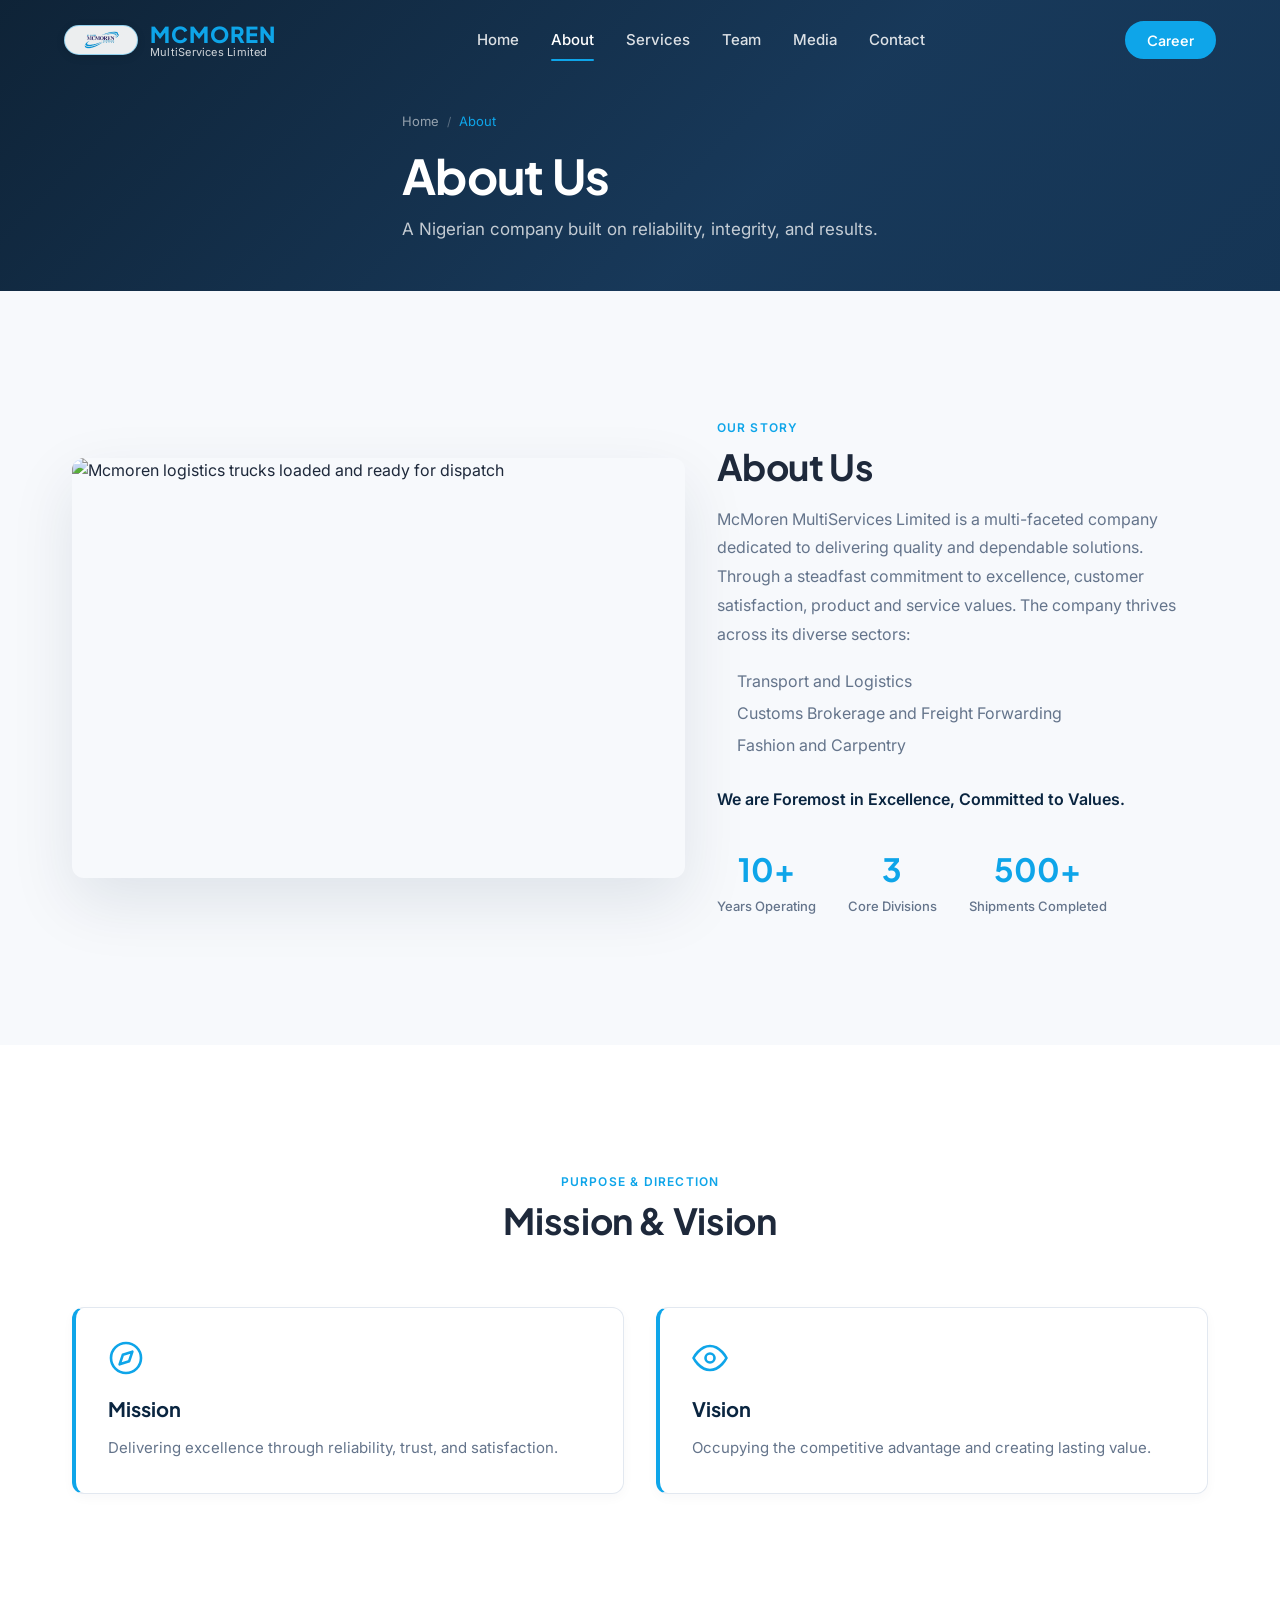
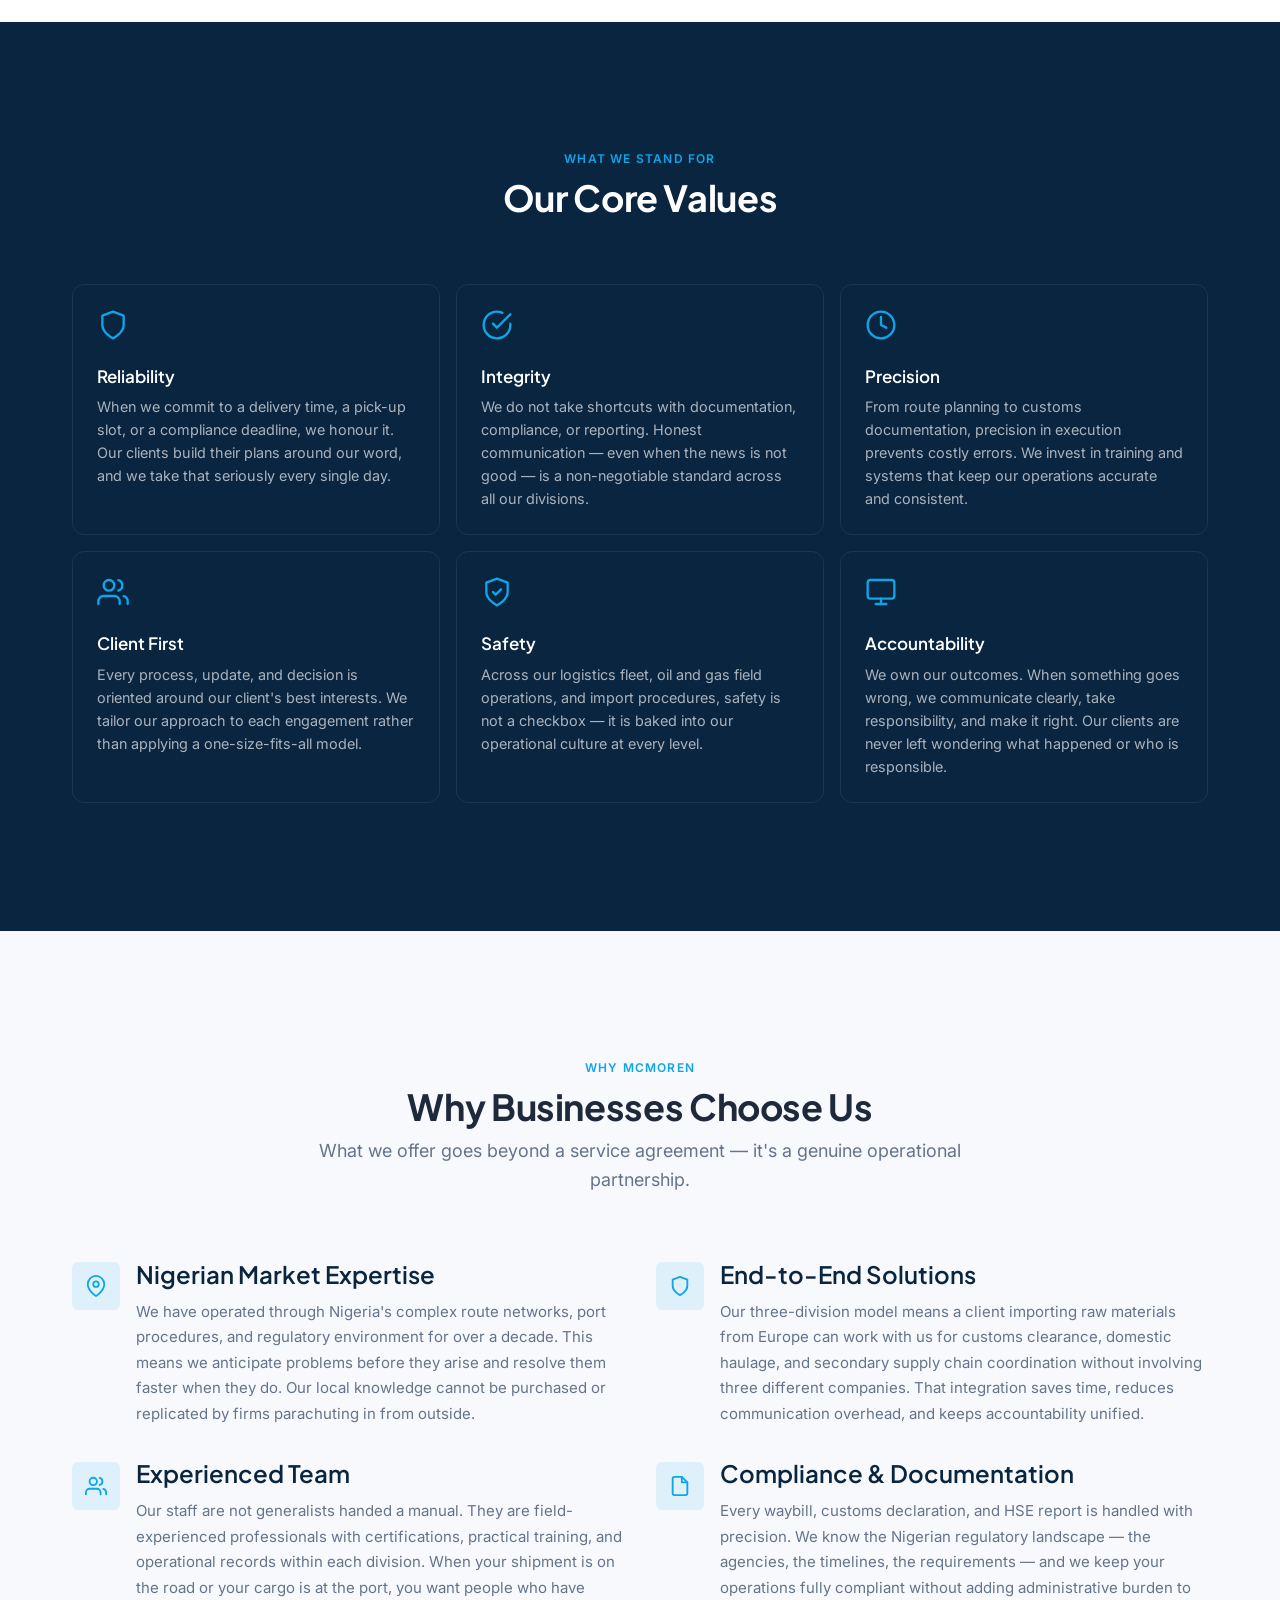
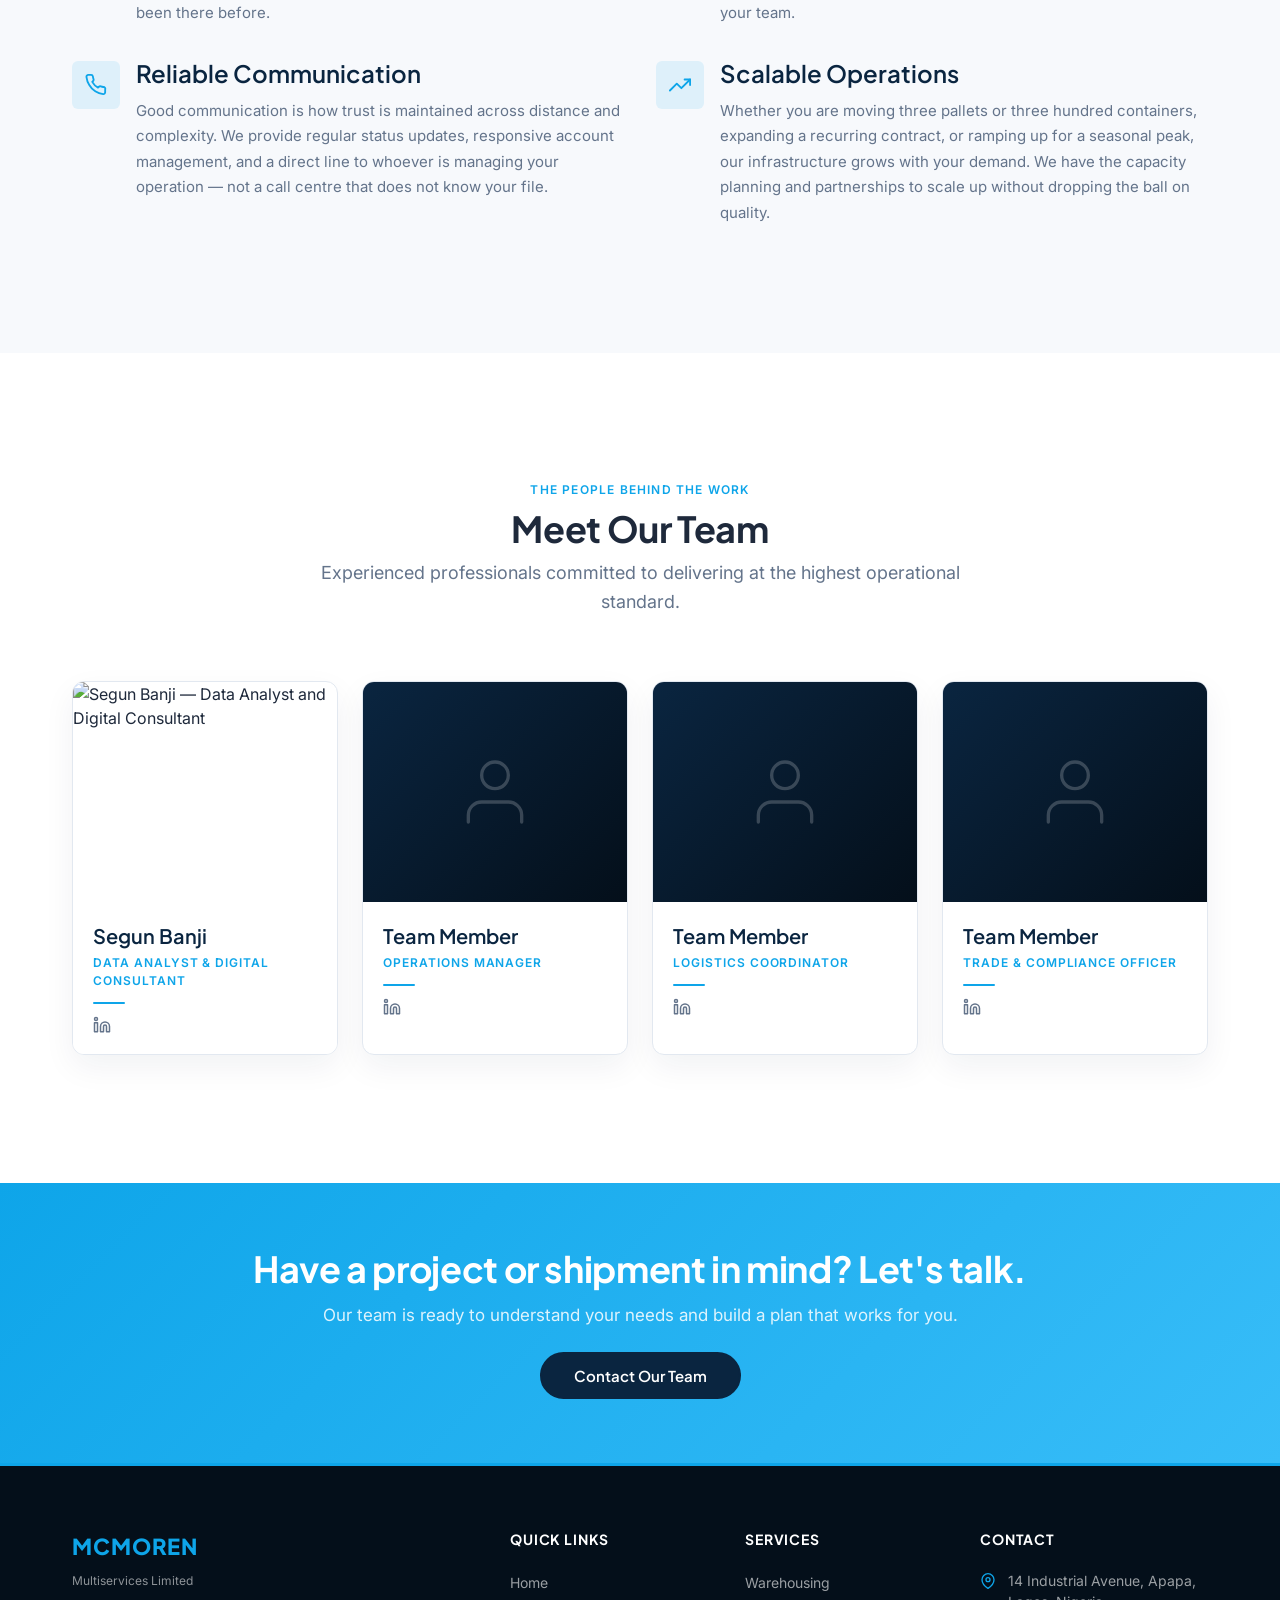
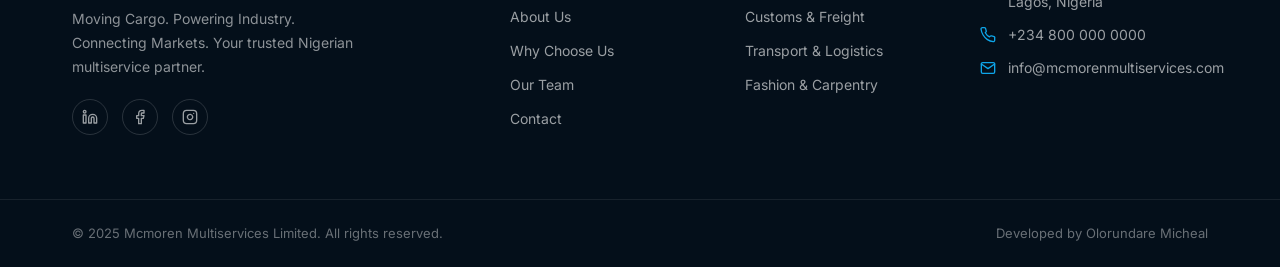
==== commit 9c88314b: "feat: restore nav logo pill globally, update 7 real team members and about us copy" ====
--- a/about.html
+++ b/about.html
@@ -41,7 +41,7 @@
   <header>
     <nav class="nav" id="main-nav" aria-label="Main navigation">
       <div class="nav__inner">
-        <a href="index.html" class="nav__logo" aria-label="Mcmoren Multiservices Limited — Home" style="display: flex; align-items: center; gap: 0.75rem;">
+        <a href="index.html" class="nav__logo" aria-label="Mcmoren Multiservices Limited -- Home" style="display: flex; align-items: center; gap: 0.75rem;">
           <div class="nav-logo-card" style="border-radius: 20px; padding: 4px 10px; background: rgba(255,255,255,0.92); display: flex; align-items: center; justify-content: center; box-shadow: 0 2px 8px rgba(0,0,0,0.12); flex-shrink: 0; border: 1.5px solid rgba(14,165,233,0.4);">
             <img src="assets/images/MM_logo.png" alt="Mcmoren Logo" style="width: 52px; height: auto; object-fit: contain;">
           </div>
@@ -114,16 +114,20 @@
           </div>
           <div>
             <span class="overline reveal" data-delay="0">Our Story</span>
-            <h2 id="story-heading" class="reveal" data-delay="100">Who We Are</h2>
+            <h2 id="story-heading" class="reveal" data-delay="100">About Us</h2>
             <p class="reveal" style="color:var(--color-text-muted); margin-top:1rem; line-height:1.8;" data-delay="150">
-              Mcmoren Multiservices Limited is a Nigerian-registered company with active operations spanning three core divisions — logistics and haulage, oil and gas services, and international import and export trade. Founded on the principle that Nigerian businesses deserve a logistics and trade partner they can genuinely depend on, we have built our reputation through consistent delivery, honest communication, and an unwillingness to cut corners regardless of the complexity of the job.
+              McMoren MultiServices Limited is a multi-faceted company dedicated to delivering quality and dependable solutions. Through a steadfast commitment to excellence, customer satisfaction, product and service values. The company thrives across its diverse sectors:
             </p>
-            <p class="reveal" style="color:var(--color-text-muted); margin-top:1rem; line-height:1.8;" data-delay="200">
-              Our team brings hands-on field experience across all three divisions, combining deep local market knowledge with the operational infrastructure to service both small businesses and large enterprise clients. From coordinating freight across Nigerian states to facilitating international trade compliance and supporting energy sector operations, Mcmoren exists to make complex operations simple for our clients.
+            <ul class="reveal" style="color:var(--color-text-muted); margin-top:1rem; padding-left: 20px; line-height:2.0;" data-delay="200">
+              <li>Transport and Logistics</li>
+              <li>Customs Brokerage and Freight Forwarding</li>
+              <li>Fashion and Carpentry</li>
+            </ul>
+            <p class="reveal" style="color:var(--color-primary); font-weight:600; margin-top:1.5rem; line-height:1.8;" data-delay="250">
+              We are Foremost in Excellence, Committed to Values.
             </p>
-            <p class="reveal" style="color:var(--color-text-muted); margin-top:1rem; line-height:1.8;" data-delay="250">
-              We understand that the businesses who come to us are trusting us with things that matter — their cargo, their contracts, their reputation. That responsibility shapes everything we do, from how we hire to how we handle documentation to how we respond when something does not go to plan.
-            </p>
+            <p class="reveal" style="color:var(--color-text-muted); margin-top:1rem; line-height:1.8; display:none;" data-delay="300">
+              PLACEHOLDER
             <div class="story__stats reveal" data-delay="300">
               <div class="story__stat">
                 <strong class="story__stat-value">10+</strong>
@@ -155,15 +159,15 @@
             <div class="mv-card__icon" aria-hidden="true">
               <svg width="36" height="36" viewBox="0 0 24 24" fill="none" stroke="currentColor" stroke-width="1.75" stroke-linecap="round" stroke-linejoin="round"><circle cx="12" cy="12" r="10"></circle><polygon points="16.24 7.76 14.12 14.12 7.76 16.24 9.88 9.88 16.24 7.76"></polygon></svg>
             </div>
-            <h3 class="mv-card__title">Our Mission</h3>
-            <p class="mv-card__text">To deliver dependable, end-to-end logistics, energy, and trade solutions to Nigerian businesses and beyond — built on a foundation of integrity, professional discipline, and a genuine commitment to client success. We exist to simplify the complex, move what matters, and power the operations that drive Nigeria forward.</p>
+            <h3 class="mv-card__title">Mission</h3>
+            <p class="mv-card__text">Delivering excellence through reliability, trust, and satisfaction.</p>
           </div>
           <div class="mv-card reveal" data-delay="150">
             <div class="mv-card__icon" aria-hidden="true">
               <svg width="36" height="36" viewBox="0 0 24 24" fill="none" stroke="currentColor" stroke-width="1.75" stroke-linecap="round" stroke-linejoin="round"><path d="M1 12s4-8 11-8 11 8 11 8-4 8-11 8-11-8-11-8z"></path><circle cx="12" cy="12" r="3"></circle></svg>
             </div>
-            <h3 class="mv-card__title">Our Vision</h3>
-            <p class="mv-card__text">To become the most trusted multi-sector service company in Nigeria — recognised for our consistency, our people, and our ability to deliver across logistics, energy, and international trade at a standard that competes with the best in the world. We aim to be the partner Nigerian industry chooses first — every time.</p>
+            <h3 class="mv-card__title">Vision</h3>
+            <p class="mv-card__text">Occupying the competitive advantage and creating lasting value.</p>
           </div>
         </div>
       </div>
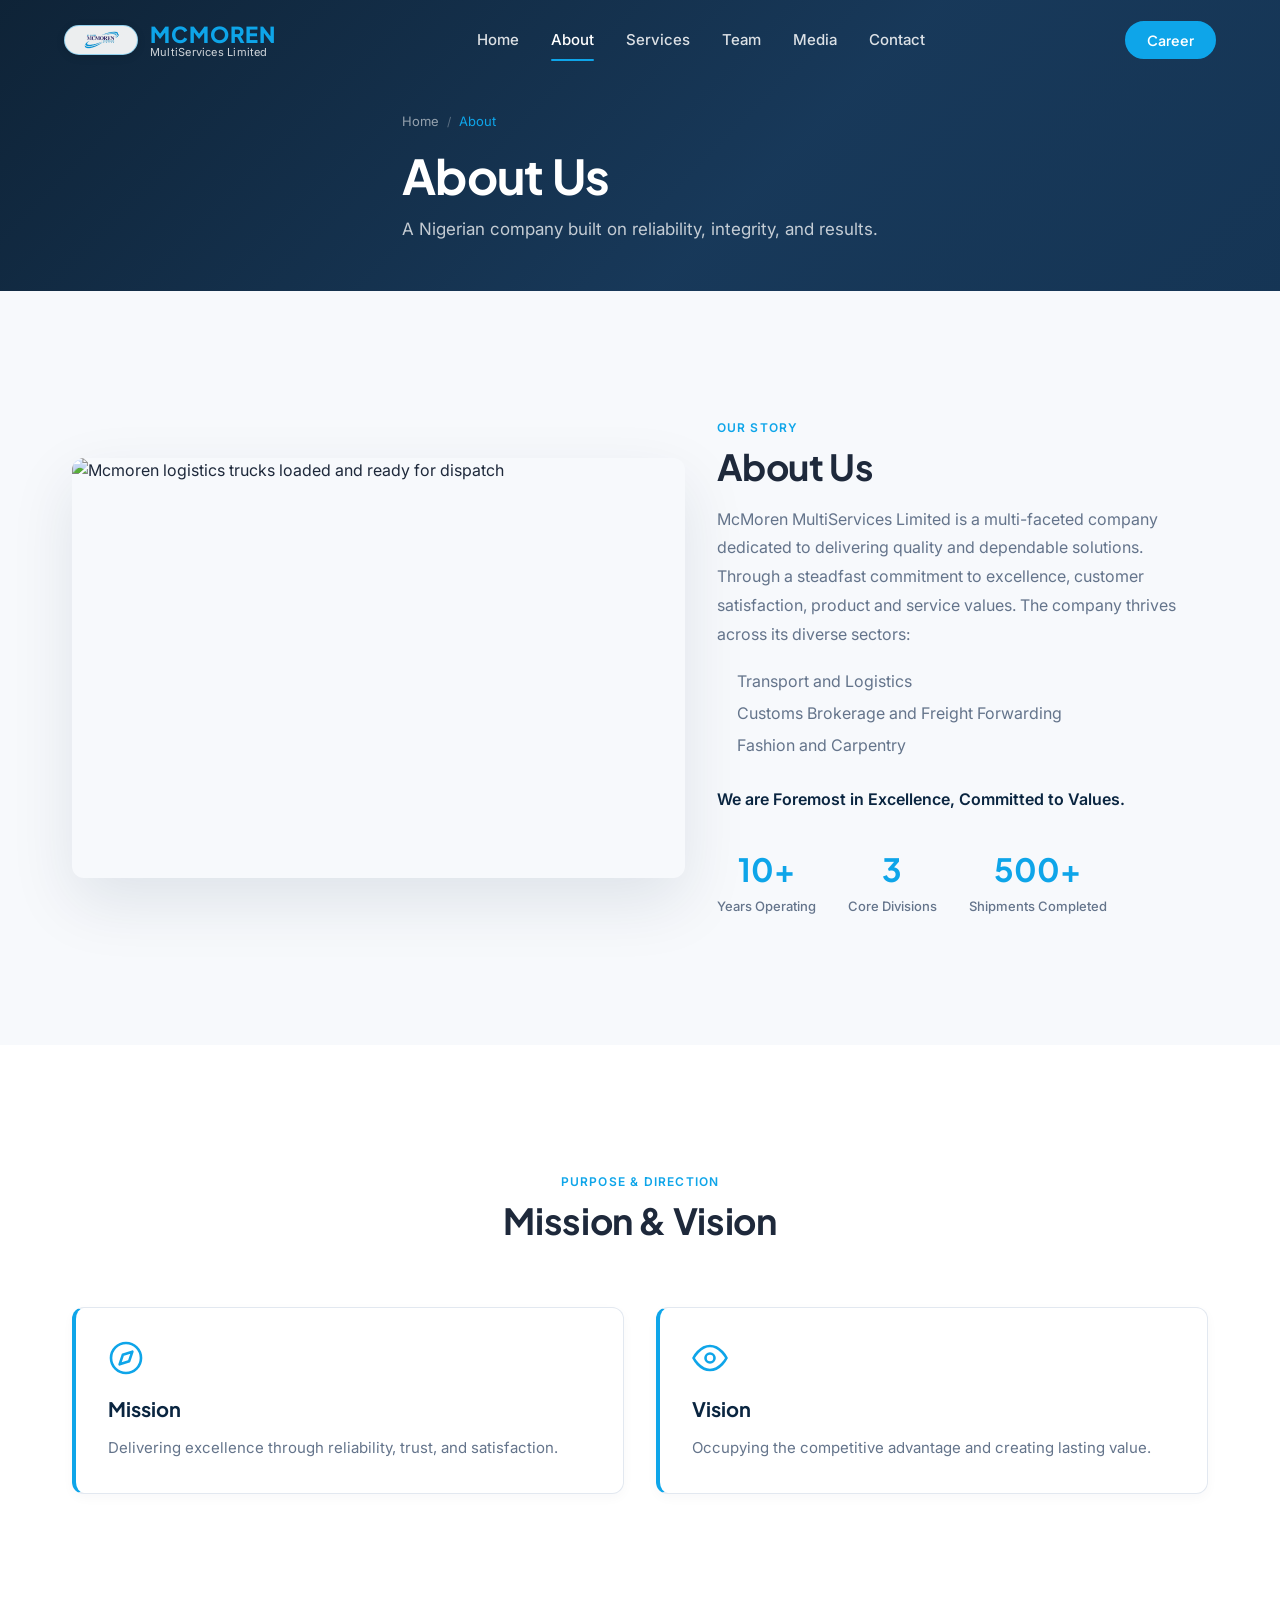
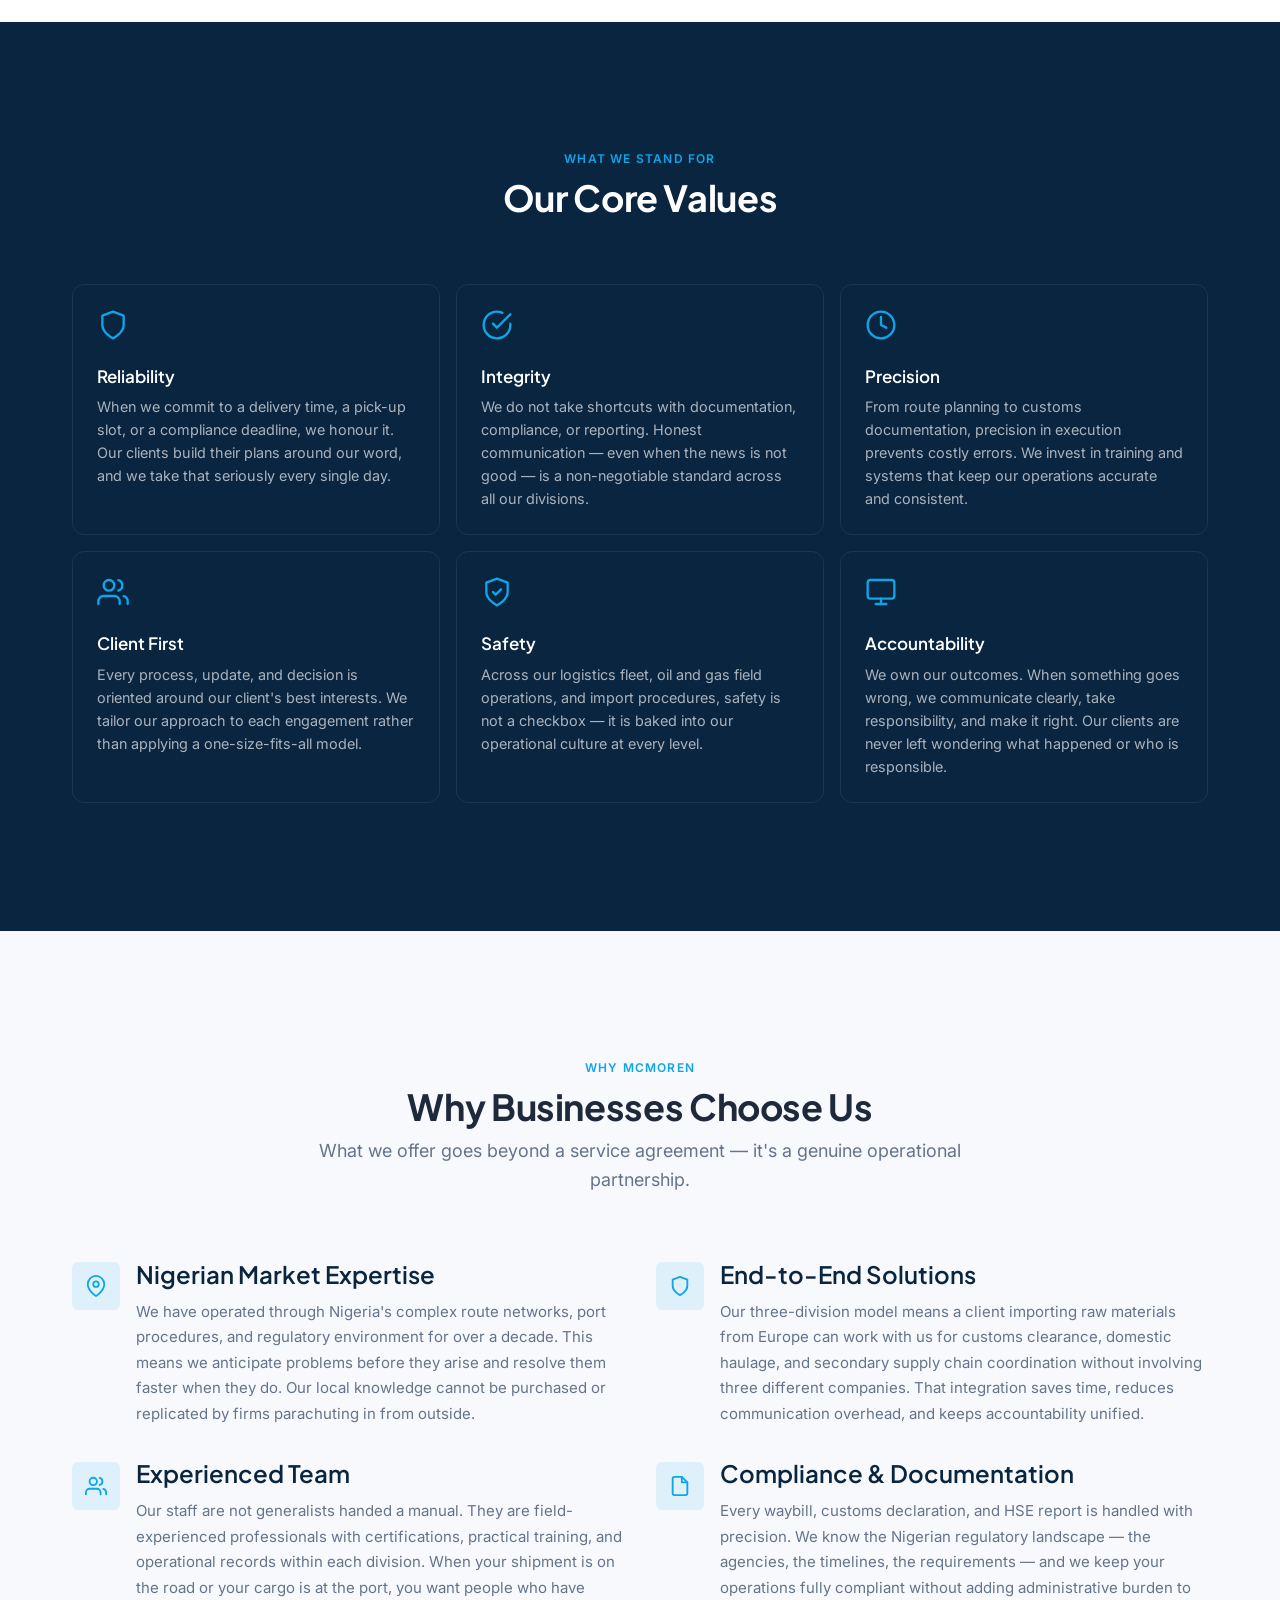
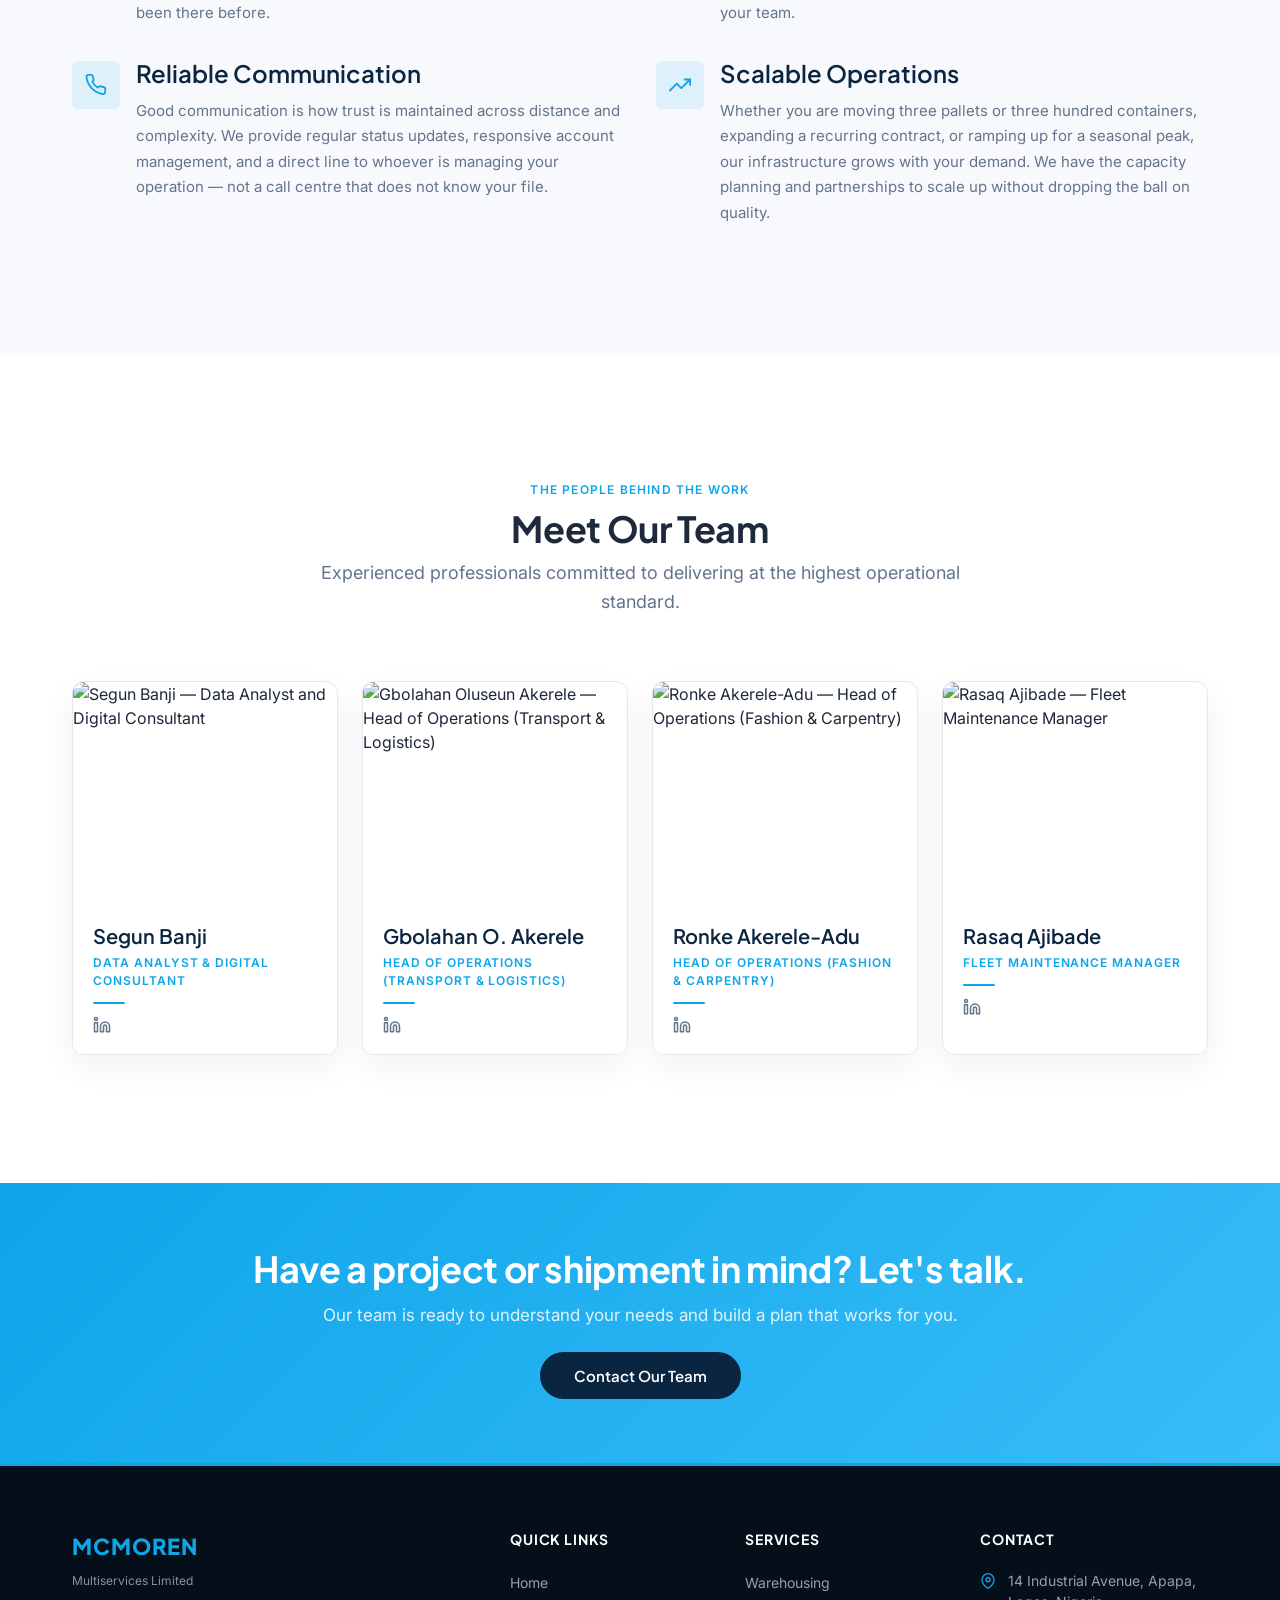
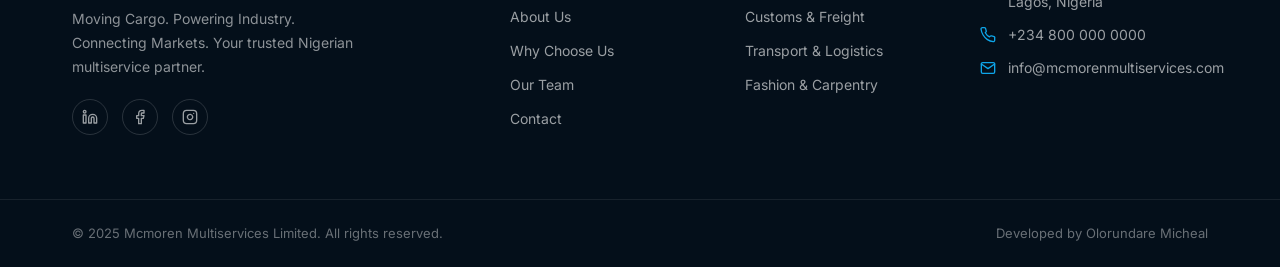
==== commit da614ee5: "feat: add missing Ibrahim and Ibukun to team profiles and replace old placeholders on About page" ====
--- a/about.html
+++ b/about.html
@@ -329,56 +329,74 @@
             </div>
           </article>
 
-          <!-- Card 2 placeholder -->
+          <!-- Card 2 — Gbolahan Oluseun Akerele -->
           <article class="team-card reveal" data-delay="100">
-            <div class="team-card__image-wrap" style="background: linear-gradient(135deg, var(--color-primary), var(--color-bg-dark)); display:flex; align-items:center; justify-content:center;">
-              <svg width="80" height="80" viewBox="0 0 24 24" fill="none" stroke="rgba(255,255,255,0.2)" stroke-width="1" stroke-linecap="round" stroke-linejoin="round" aria-hidden="true"><path d="M20 21v-2a4 4 0 0 0-4-4H8a4 4 0 0 0-4 4v2"></path><circle cx="12" cy="7" r="4"></circle></svg>
+            <div class="team-card__image-wrap">
+              <img
+                src="https://images.unsplash.com/photo-1519085360753-af0119f7cbe7?w=400&auto=format&fit=crop&q=80"
+                alt="Gbolahan Oluseun Akerele — Head of Operations (Transport & Logistics)"
+                loading="lazy"
+                width="400"
+                height="280"
+              >
               <div class="team-card__overlay">
-                <p class="team-card__bio">Details coming soon. We are growing our team of experienced professionals to deliver the highest operational standard across all divisions.</p>
+                <p class="team-card__bio">Gbolahan O. Akerele is a seasoned transport and logistics professional with over fifteen years of experience spanning international maritime logistics, shipping, rail, and road transportation. A Chartered Fellow of the Chartered Institute of Logistics and Transport (CILT) Nigeria.</p>
               </div>
             </div>
             <div class="team-card__info">
-              <h4 class="team-card__name">Team Member</h4>
-              <span class="team-card__role">Operations Manager</span>
+              <h4 class="team-card__name">Gbolahan O. Akerele</h4>
+              <span class="team-card__role">Head of Operations (Transport &amp; Logistics)</span>
               <div class="team-card__divider" aria-hidden="true"></div>
               <div class="team-card__social">
-                <a href="#" aria-label="Connect on LinkedIn"><svg width="18" height="18" viewBox="0 0 24 24" fill="none" stroke="currentColor" stroke-width="2" stroke-linecap="round" stroke-linejoin="round" aria-hidden="true"><path d="M16 8a6 6 0 0 1 6 6v7h-4v-7a2 2 0 0 0-2-2 2 2 0 0 0-2 2v7h-4v-7a6 6 0 0 1 6-6z"></path><rect x="2" y="9" width="4" height="12"></rect><circle cx="4" cy="4" r="2"></circle></svg></a>
+                <a href="#" aria-label="Gbolahan on LinkedIn"><svg width="18" height="18" viewBox="0 0 24 24" fill="none" stroke="currentColor" stroke-width="2" stroke-linecap="round" stroke-linejoin="round" aria-hidden="true"><path d="M16 8a6 6 0 0 1 6 6v7h-4v-7a2 2 0 0 0-2-2 2 2 0 0 0-2 2v7h-4v-7a6 6 0 0 1 6-6z"></path><rect x="2" y="9" width="4" height="12"></rect><circle cx="4" cy="4" r="2"></circle></svg></a>
               </div>
             </div>
           </article>
 
-          <!-- Card 3 placeholder -->
+          <!-- Card 3 — Ronke Akerele-Adu -->
           <article class="team-card reveal" data-delay="200">
-            <div class="team-card__image-wrap" style="background: linear-gradient(135deg, var(--color-primary), var(--color-bg-dark)); display:flex; align-items:center; justify-content:center;">
-              <svg width="80" height="80" viewBox="0 0 24 24" fill="none" stroke="rgba(255,255,255,0.2)" stroke-width="1" stroke-linecap="round" stroke-linejoin="round" aria-hidden="true"><path d="M20 21v-2a4 4 0 0 0-4-4H8a4 4 0 0 0-4 4v2"></path><circle cx="12" cy="7" r="4"></circle></svg>
+            <div class="team-card__image-wrap">
+              <img
+                src="https://images.unsplash.com/photo-1531123897727-8f129e1688ce?w=400&auto=format&fit=crop&q=80"
+                alt="Ronke Akerele-Adu — Head of Operations (Fashion & Carpentry)"
+                loading="lazy"
+                width="400"
+                height="280"
+              >
               <div class="team-card__overlay">
-                <p class="team-card__bio">Details coming soon. We are growing our team of experienced professionals to deliver the highest operational standard across all divisions.</p>
+                <p class="team-card__bio">Ronke oversees end-to-end production, quality assurance, and operational coordination across both divisions. She brings proven expertise in managing creative and technical teams, optimizing workflows, and ensuring the consistent delivery of high-quality products.</p>
               </div>
             </div>
             <div class="team-card__info">
-              <h4 class="team-card__name">Team Member</h4>
-              <span class="team-card__role">Logistics Coordinator</span>
+              <h4 class="team-card__name">Ronke Akerele-Adu</h4>
+              <span class="team-card__role">Head of Operations (Fashion &amp; Carpentry)</span>
               <div class="team-card__divider" aria-hidden="true"></div>
               <div class="team-card__social">
-                <a href="#" aria-label="Connect on LinkedIn"><svg width="18" height="18" viewBox="0 0 24 24" fill="none" stroke="currentColor" stroke-width="2" stroke-linecap="round" stroke-linejoin="round" aria-hidden="true"><path d="M16 8a6 6 0 0 1 6 6v7h-4v-7a2 2 0 0 0-2-2 2 2 0 0 0-2 2v7h-4v-7a6 6 0 0 1 6-6z"></path><rect x="2" y="9" width="4" height="12"></rect><circle cx="4" cy="4" r="2"></circle></svg></a>
+                <a href="#" aria-label="Ronke on LinkedIn"><svg width="18" height="18" viewBox="0 0 24 24" fill="none" stroke="currentColor" stroke-width="2" stroke-linecap="round" stroke-linejoin="round" aria-hidden="true"><path d="M16 8a6 6 0 0 1 6 6v7h-4v-7a2 2 0 0 0-2-2 2 2 0 0 0-2 2v7h-4v-7a6 6 0 0 1 6-6z"></path><rect x="2" y="9" width="4" height="12"></rect><circle cx="4" cy="4" r="2"></circle></svg></a>
               </div>
             </div>
           </article>
 
-          <!-- Card 4 placeholder -->
+          <!-- Card 4 — Rasaq Ajibade -->
           <article class="team-card reveal" data-delay="300">
-            <div class="team-card__image-wrap" style="background: linear-gradient(135deg, var(--color-primary), var(--color-bg-dark)); display:flex; align-items:center; justify-content:center;">
-              <svg width="80" height="80" viewBox="0 0 24 24" fill="none" stroke="rgba(255,255,255,0.2)" stroke-width="1" stroke-linecap="round" stroke-linejoin="round" aria-hidden="true"><path d="M20 21v-2a4 4 0 0 0-4-4H8a4 4 0 0 0-4 4v2"></path><circle cx="12" cy="7" r="4"></circle></svg>
+            <div class="team-card__image-wrap">
+              <img
+                src="https://images.unsplash.com/photo-1544717302-de2939b7ef71?w=400&auto=format&fit=crop&q=80"
+                alt="Rasaq Ajibade — Fleet Maintenance Manager"
+                loading="lazy"
+                width="400"
+                height="280"
+              >
               <div class="team-card__overlay">
-                <p class="team-card__bio">Details coming soon. We are growing our team of experienced professionals to deliver the highest operational standard across all divisions.</p>
+                <p class="team-card__bio">A dedicated and results-oriented Fleet Maintenance Manager with over 10 years of hands-on experience in fleet maintenance operations. Known for a strong work ethic and proactive approach to ensuring optimal vehicle performance and operational efficiency.</p>
               </div>
             </div>
             <div class="team-card__info">
-              <h4 class="team-card__name">Team Member</h4>
-              <span class="team-card__role">Trade &amp; Compliance Officer</span>
+              <h4 class="team-card__name">Rasaq Ajibade</h4>
+              <span class="team-card__role">Fleet Maintenance Manager</span>
               <div class="team-card__divider" aria-hidden="true"></div>
               <div class="team-card__social">
-                <a href="#" aria-label="Connect on LinkedIn"><svg width="18" height="18" viewBox="0 0 24 24" fill="none" stroke="currentColor" stroke-width="2" stroke-linecap="round" stroke-linejoin="round" aria-hidden="true"><path d="M16 8a6 6 0 0 1 6 6v7h-4v-7a2 2 0 0 0-2-2 2 2 0 0 0-2 2v7h-4v-7a6 6 0 0 1 6-6z"></path><rect x="2" y="9" width="4" height="12"></rect><circle cx="4" cy="4" r="2"></circle></svg></a>
+                <a href="#" aria-label="Rasaq on LinkedIn"><svg width="18" height="18" viewBox="0 0 24 24" fill="none" stroke="currentColor" stroke-width="2" stroke-linecap="round" stroke-linejoin="round" aria-hidden="true"><path d="M16 8a6 6 0 0 1 6 6v7h-4v-7a2 2 0 0 0-2-2 2 2 0 0 0-2 2v7h-4v-7a6 6 0 0 1 6-6z"></path><rect x="2" y="9" width="4" height="12"></rect><circle cx="4" cy="4" r="2"></circle></svg></a>
               </div>
             </div>
           </article>
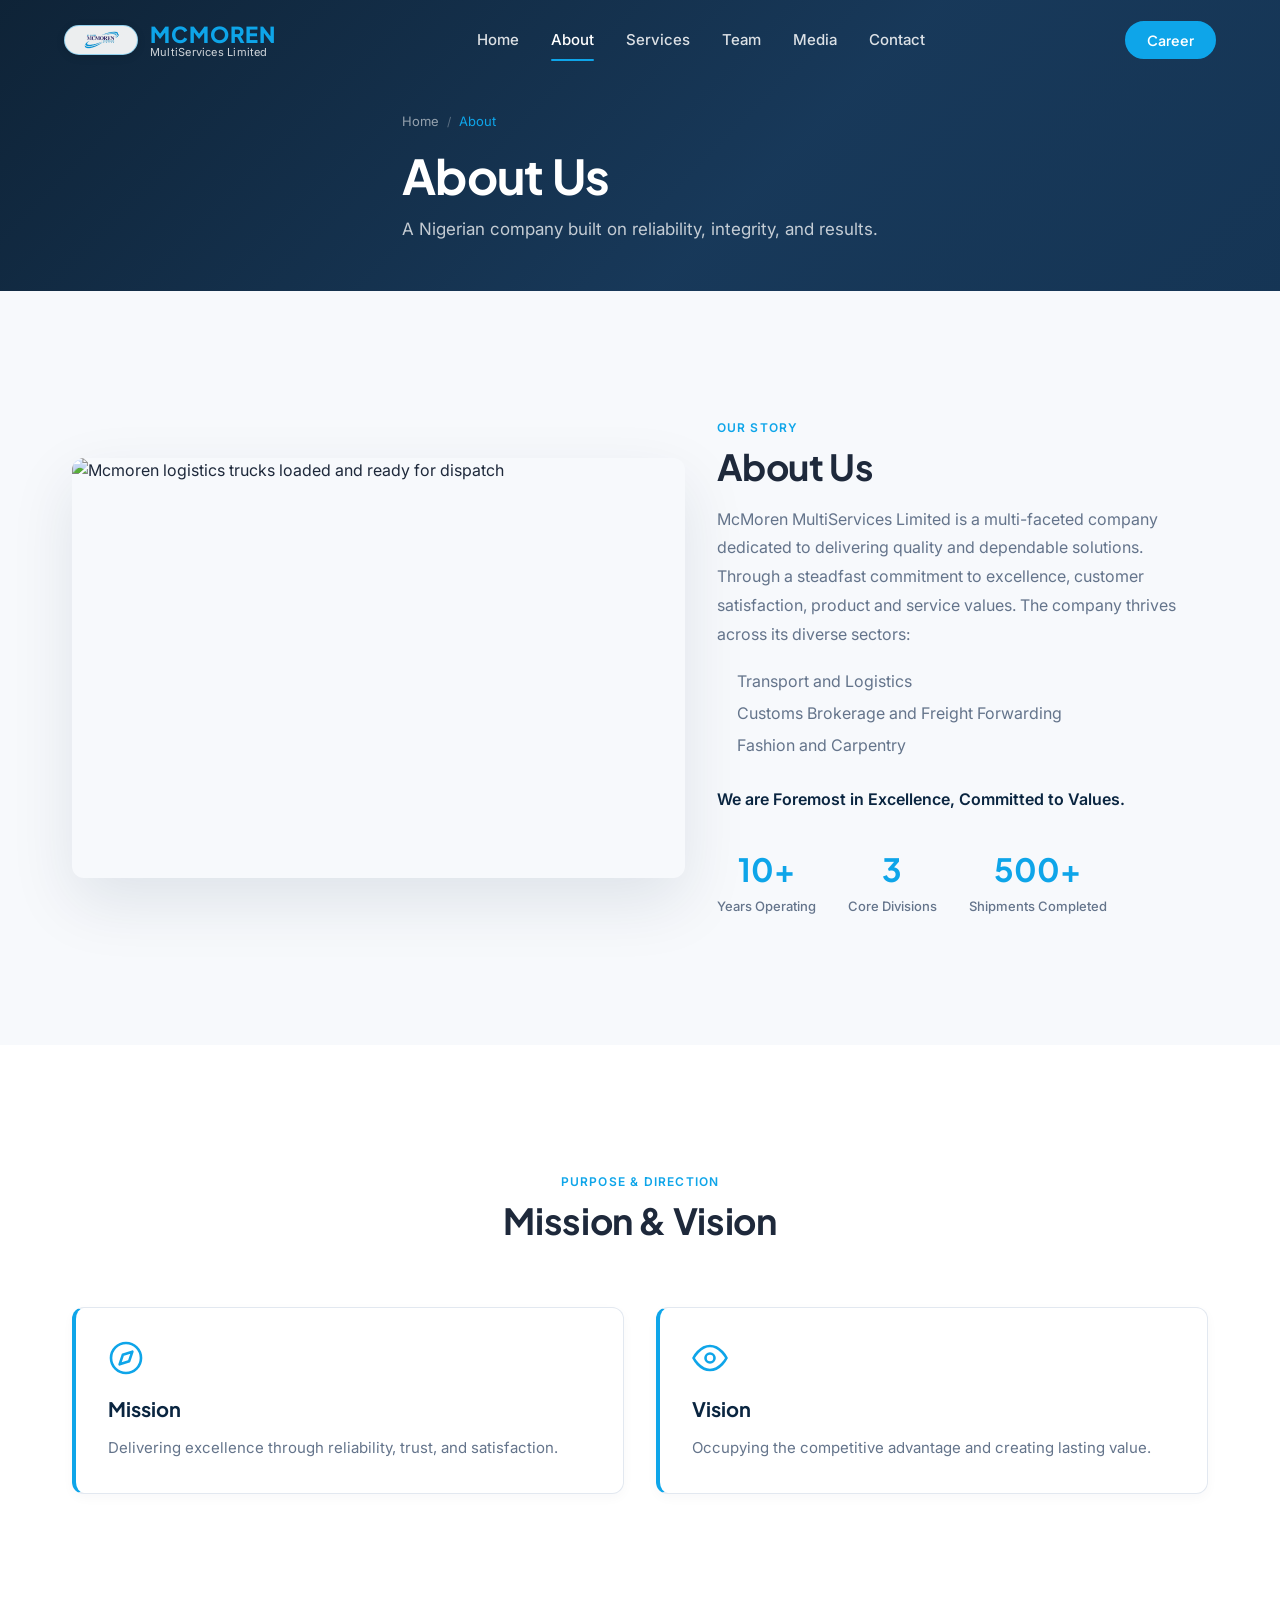
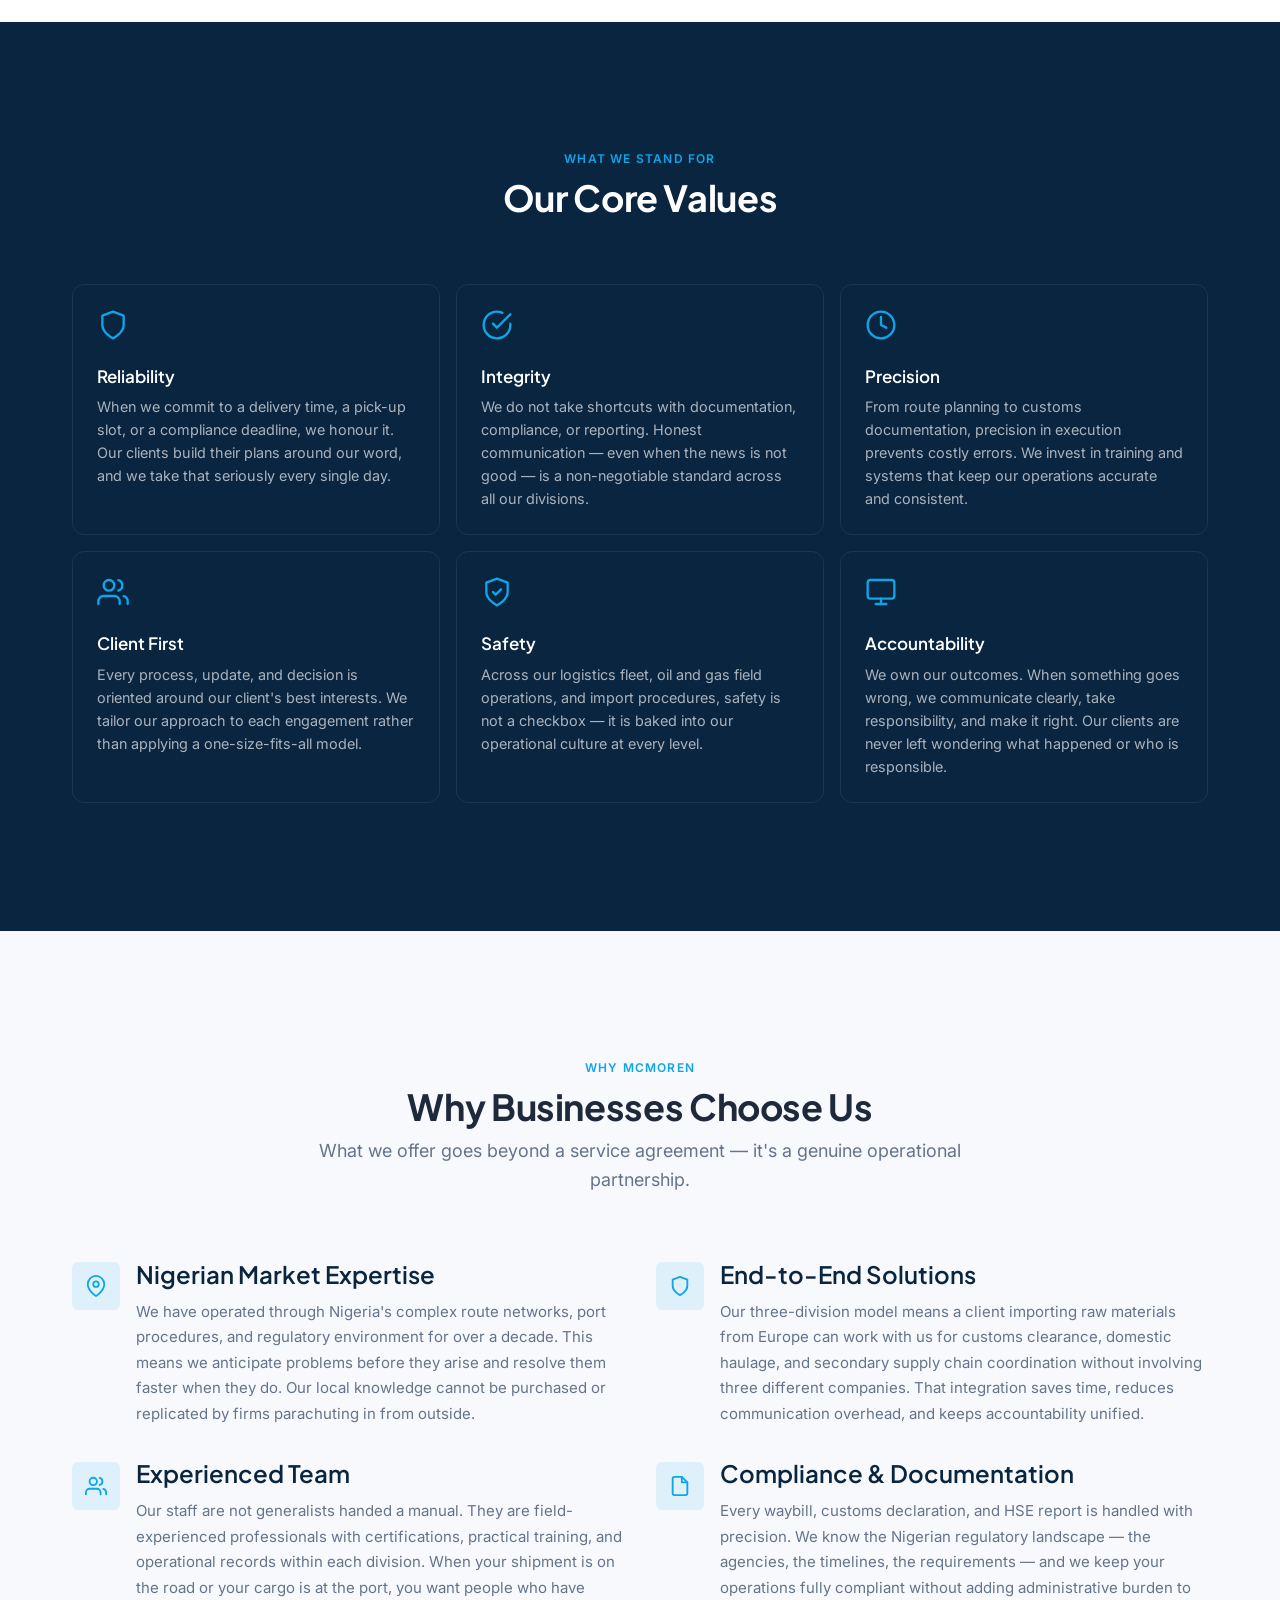
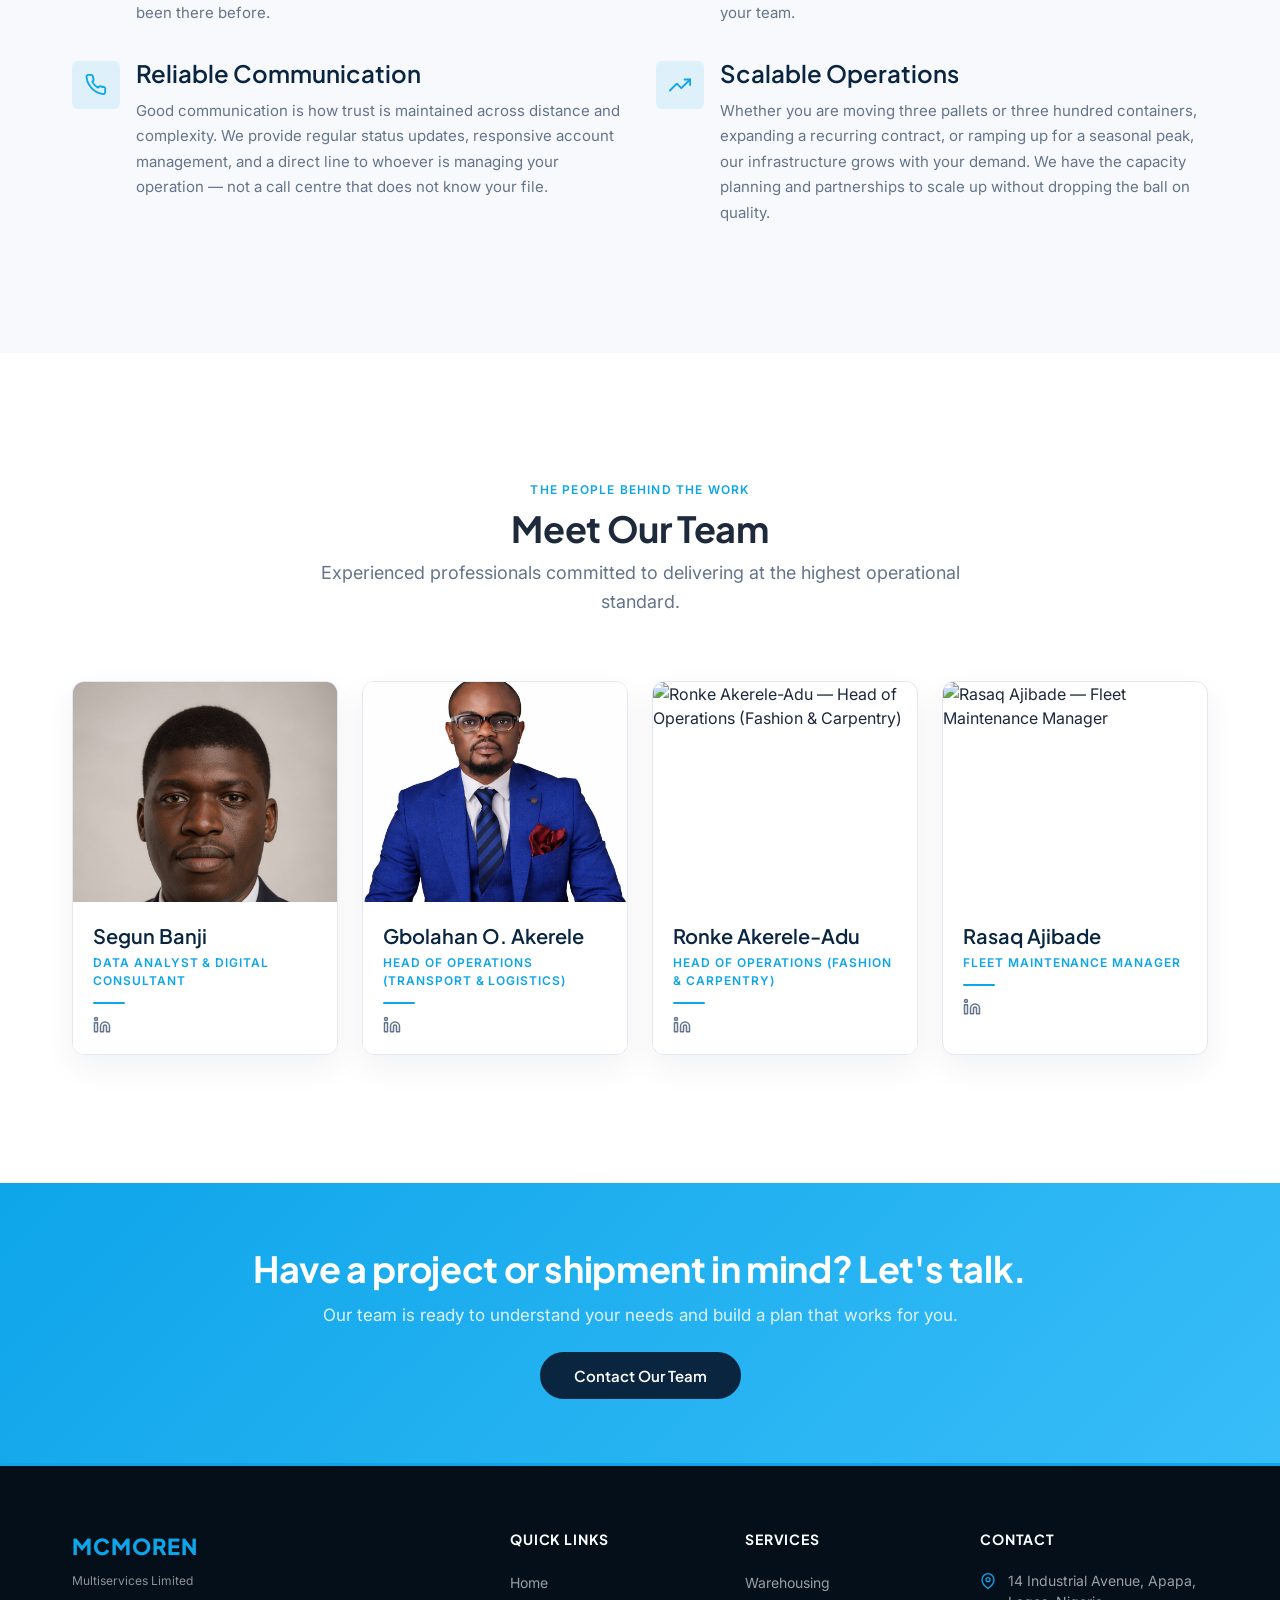
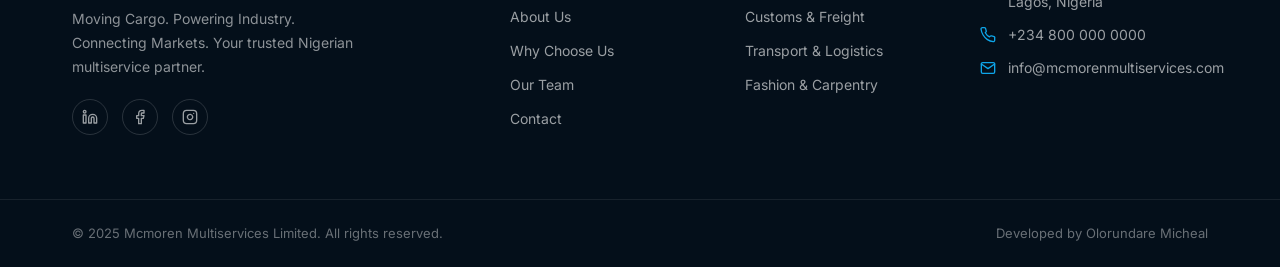
==== commit 85a07ed2: "updated azeez picture" ====
--- a/about.html
+++ b/about.html
@@ -307,7 +307,7 @@
           <article class="team-card reveal" data-delay="0">
             <div class="team-card__image-wrap">
               <img
-                src="https://images.unsplash.com/photo-1560250097-0b93528c311a?w=400&auto=format&fit=crop&q=80"
+                src="assets/images/bolaji.jpeg"
                 alt="Segun Banji — Data Analyst and Digital Consultant"
                 loading="lazy"
                 width="400"
@@ -333,7 +333,7 @@
           <article class="team-card reveal" data-delay="100">
             <div class="team-card__image-wrap">
               <img
-                src="https://images.unsplash.com/photo-1519085360753-af0119f7cbe7?w=400&auto=format&fit=crop&q=80"
+                src="assets/images/akerele.jpeg"
                 alt="Gbolahan Oluseun Akerele — Head of Operations (Transport & Logistics)"
                 loading="lazy"
                 width="400"
--- a/assets/css/components.css
+++ b/assets/css/components.css
@@ -909,6 +909,7 @@
   width: 100%;
   height: 100%;
   object-fit: cover;
+  object-position: top;
   transition: transform 0.5s cubic-bezier(0.4, 0, 0.2, 1);
 }
 
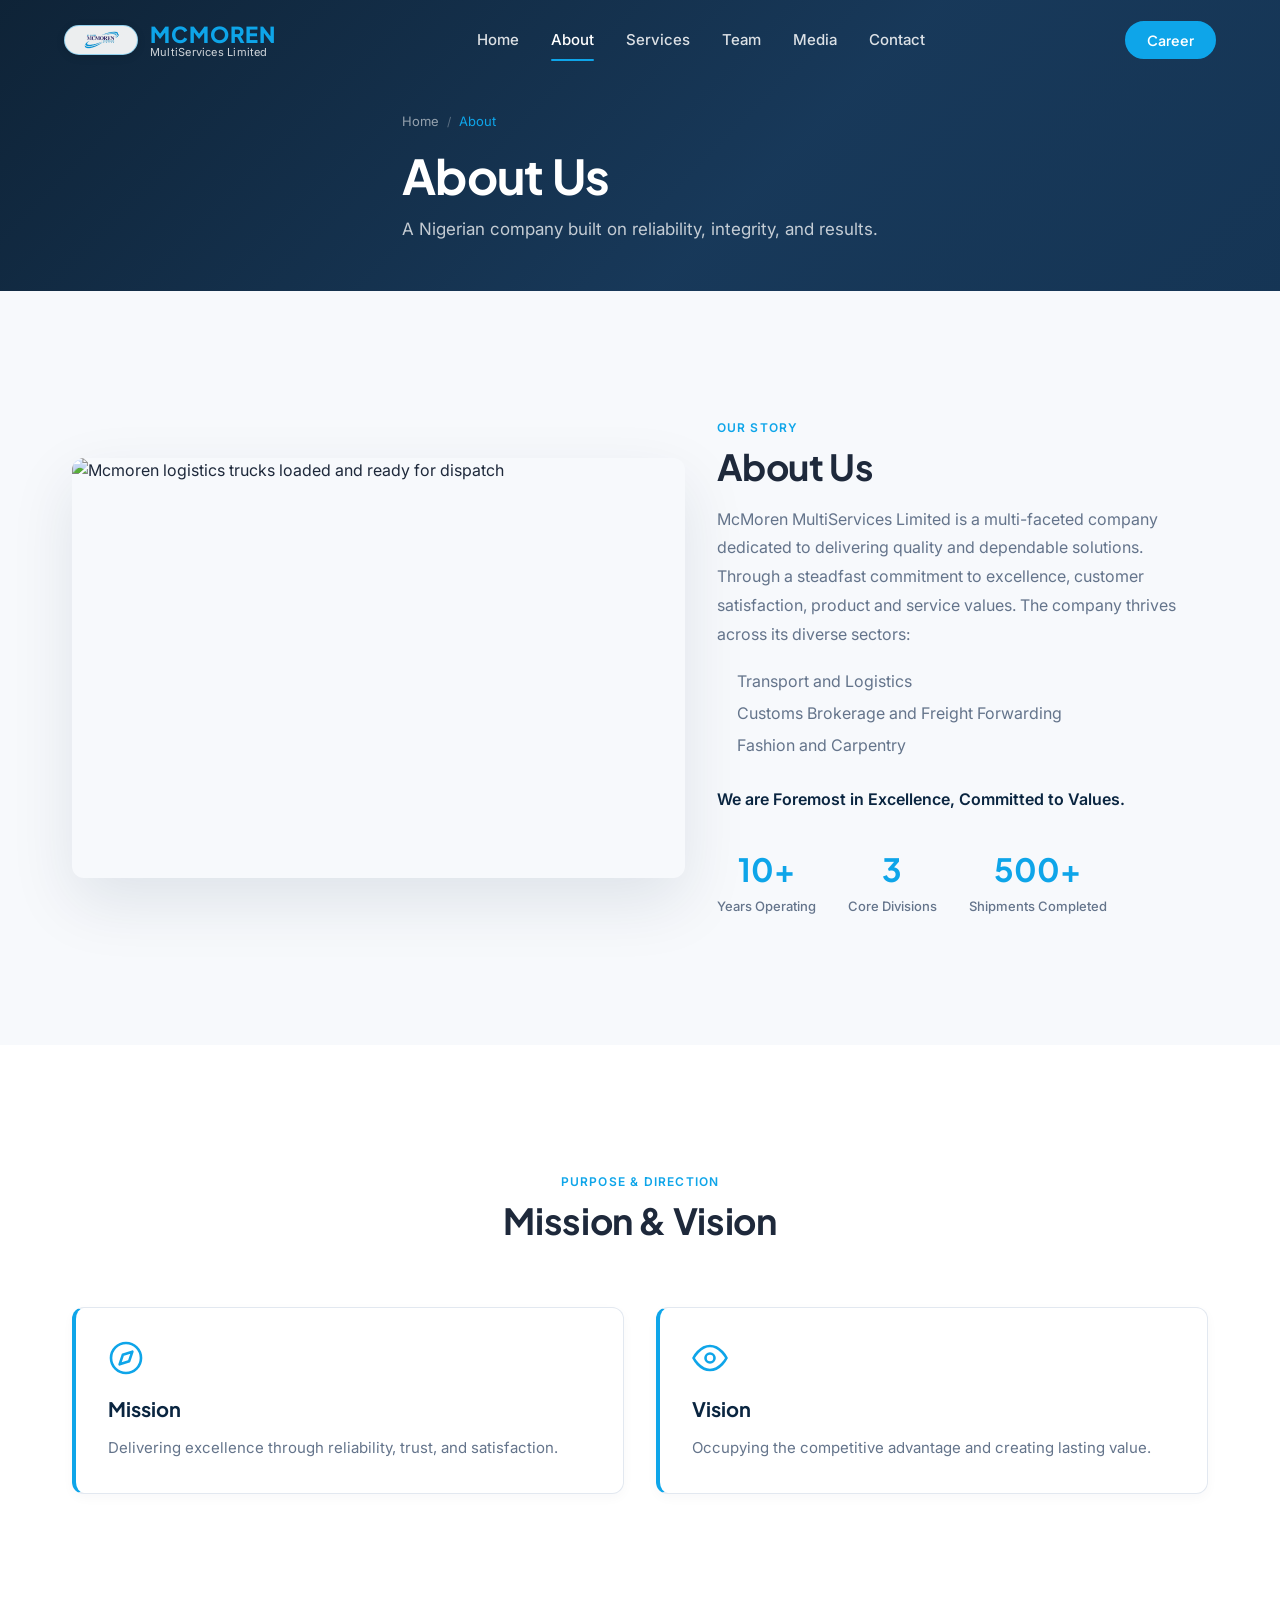
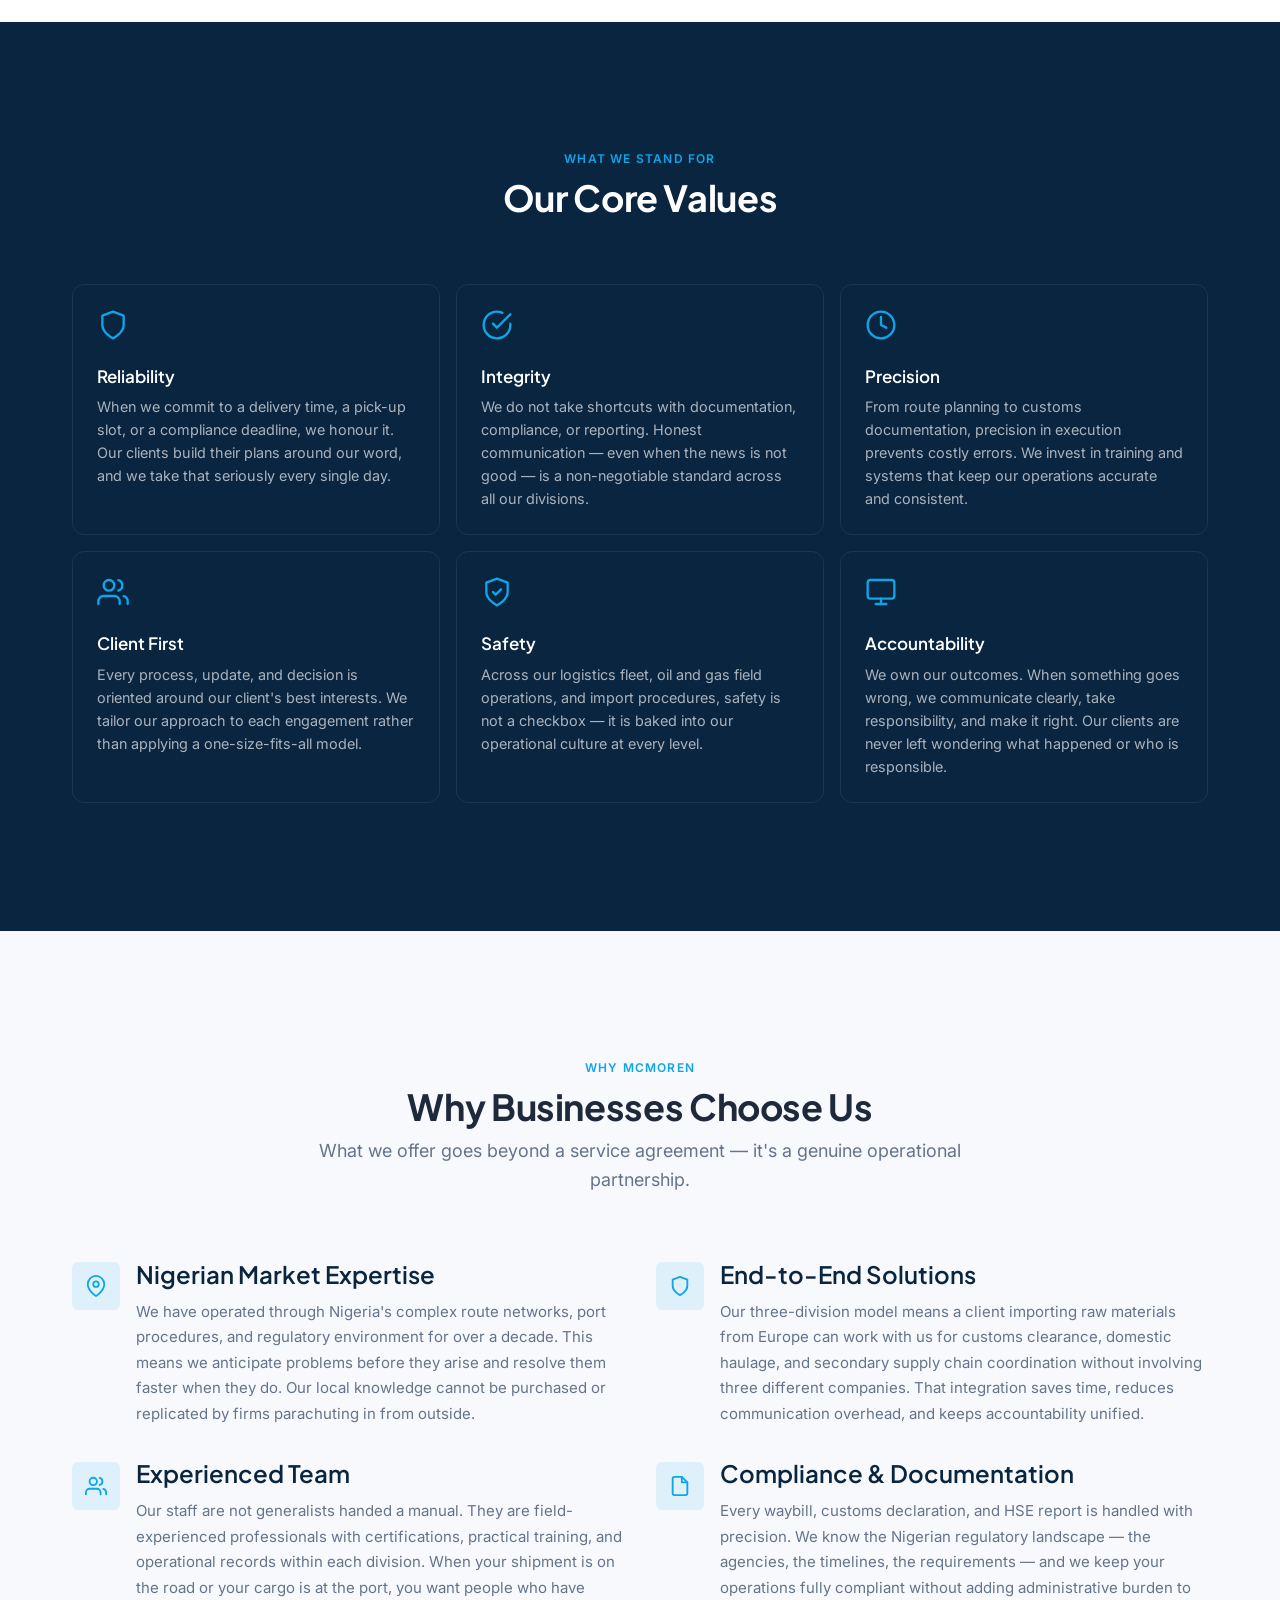
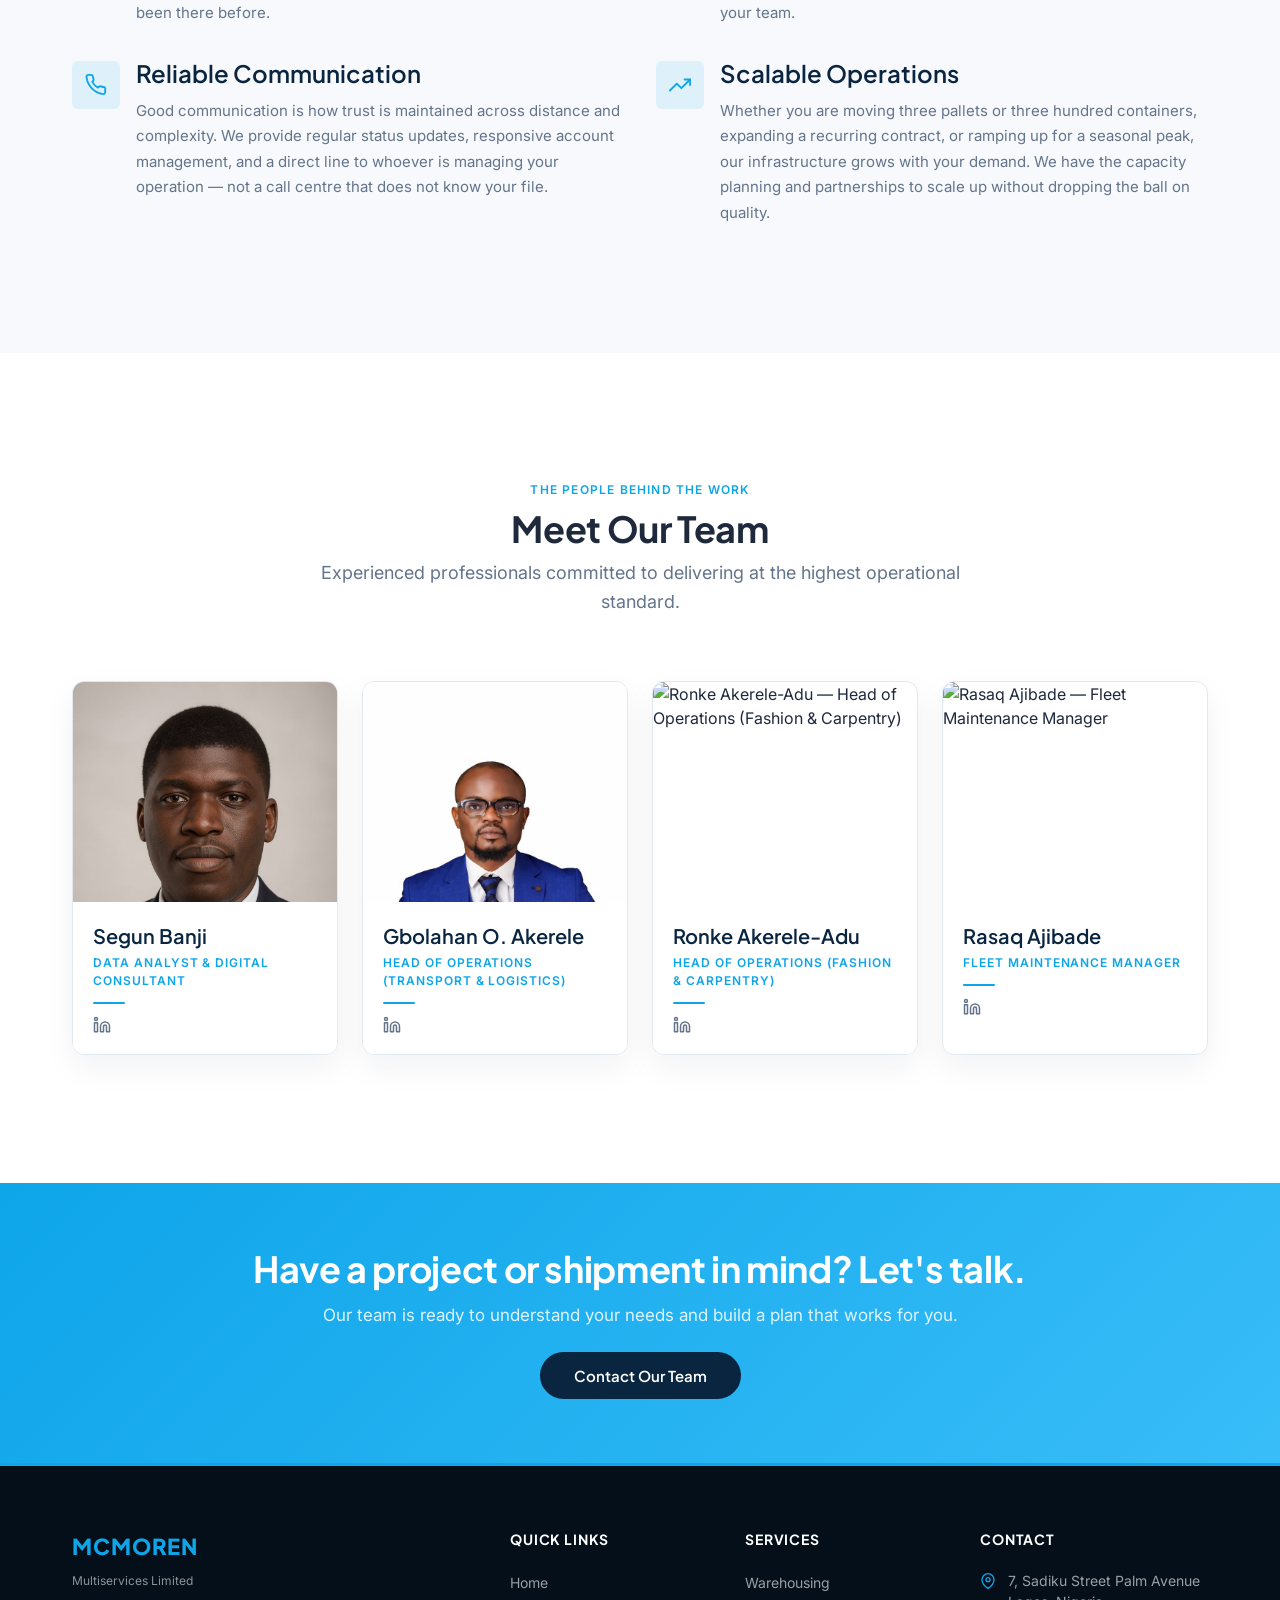
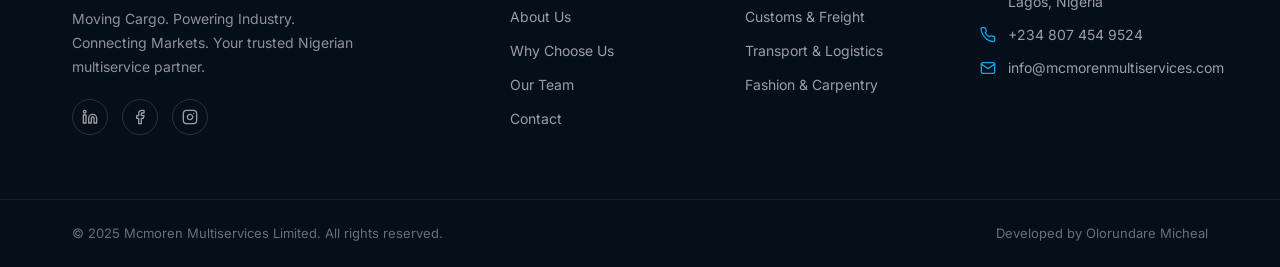
==== commit d87ec49c: "feat: update sitewide contact info and footer addresses to Palm Avenue and new phone number" ====
--- a/about.html
+++ b/about.html
@@ -452,8 +452,8 @@
           </div>
           <div>
             <h4 class="footer__col-title">Contact</h4>
-            <div class="footer__contact-item"><svg class="footer__contact-icon" viewBox="0 0 24 24" fill="none" stroke="currentColor" stroke-width="2" stroke-linecap="round" stroke-linejoin="round" aria-hidden="true"><path d="M21 10c0 7-9 13-9 13s-9-6-9-13a9 9 0 0 1 18 0z"></path><circle cx="12" cy="10" r="3"></circle></svg><span>14 Industrial Avenue, Apapa, Lagos, Nigeria</span></div>
-            <div class="footer__contact-item"><svg class="footer__contact-icon" viewBox="0 0 24 24" fill="none" stroke="currentColor" stroke-width="2" stroke-linecap="round" stroke-linejoin="round" aria-hidden="true"><path d="M22 16.92v3a2 2 0 0 1-2.18 2 19.79 19.79 0 0 1-8.63-3.07A19.5 19.5 0 0 1 4.69 12 19.79 19.79 0 0 1 1.61 3.4 2 2 0 0 1 3.58 1h3a2 2 0 0 1 2 1.72c.127.96.361 1.903.7 2.81a2 2 0 0 1-.45 2.11L7.91 8.56a16 16 0 0 0 6.29 6.29l.95-.95a2 2 0 0 1 2.09-.43c.907.339 1.850.573 2.81.7A2 2 0 0 1 22 16.92z"></path></svg><span>+234 800 000 0000</span></div>
+            <div class="footer__contact-item"><svg class="footer__contact-icon" viewBox="0 0 24 24" fill="none" stroke="currentColor" stroke-width="2" stroke-linecap="round" stroke-linejoin="round" aria-hidden="true"><path d="M21 10c0 7-9 13-9 13s-9-6-9-13a9 9 0 0 1 18 0z"></path><circle cx="12" cy="10" r="3"></circle></svg><span>7, Sadiku Street Palm Avenue Lagos, Nigeria</span></div>
+            <div class="footer__contact-item"><svg class="footer__contact-icon" viewBox="0 0 24 24" fill="none" stroke="currentColor" stroke-width="2" stroke-linecap="round" stroke-linejoin="round" aria-hidden="true"><path d="M22 16.92v3a2 2 0 0 1-2.18 2 19.79 19.79 0 0 1-8.63-3.07A19.5 19.5 0 0 1 4.69 12 19.79 19.79 0 0 1 1.61 3.4 2 2 0 0 1 3.58 1h3a2 2 0 0 1 2 1.72c.127.96.361 1.903.7 2.81a2 2 0 0 1-.45 2.11L7.91 8.56a16 16 0 0 0 6.29 6.29l.95-.95a2 2 0 0 1 2.09-.43c.907.339 1.850.573 2.81.7A2 2 0 0 1 22 16.92z"></path></svg><span>+234 807 454 9524</span></div>
             <div class="footer__contact-item"><svg class="footer__contact-icon" viewBox="0 0 24 24" fill="none" stroke="currentColor" stroke-width="2" stroke-linecap="round" stroke-linejoin="round" aria-hidden="true"><path d="M4 4h16c1.1 0 2 .9 2 2v12c0 1.1-.9 2-2 2H4c-1.1 0-2-.9-2-2V6c0-1.1.9-2 2-2z"></path><polyline points="22,6 12,13 2,6"></polyline></svg><span>info@mcmorenmultiservices.com</span></div>
           </div>
         </div>
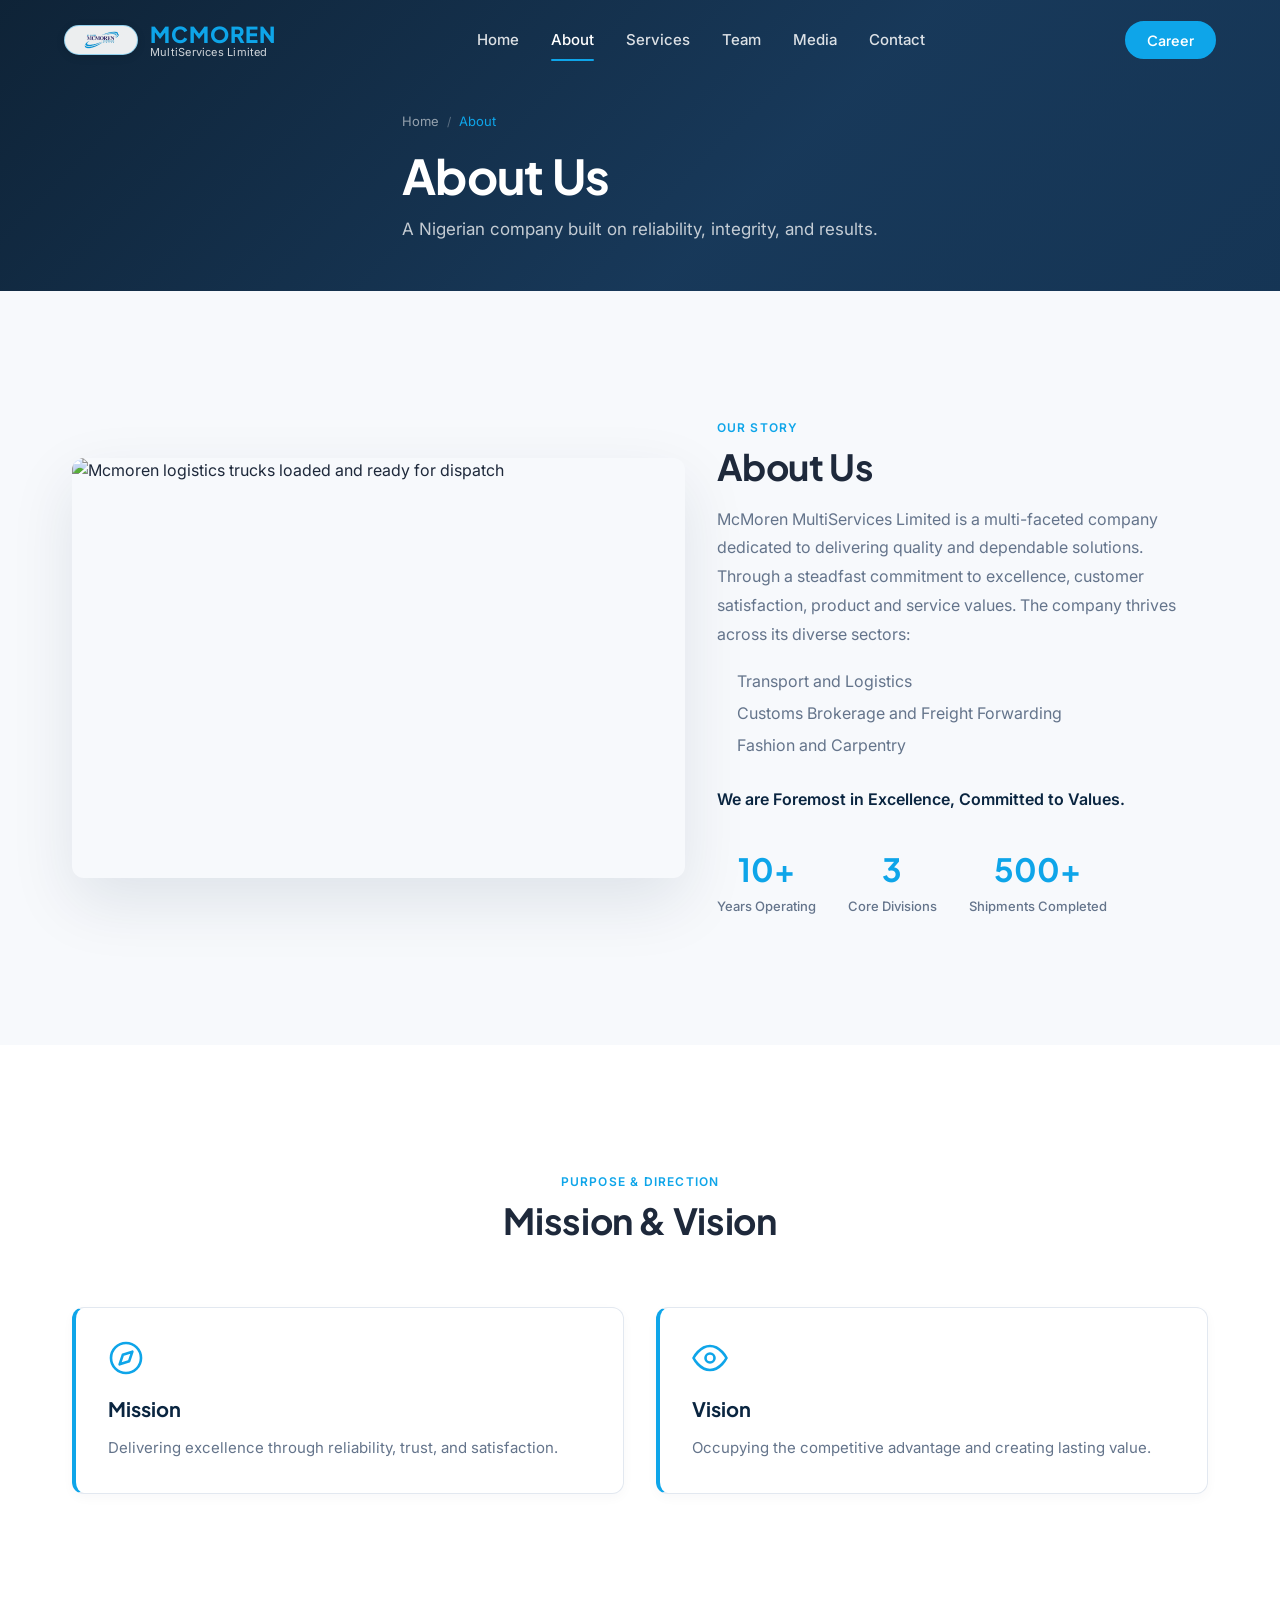
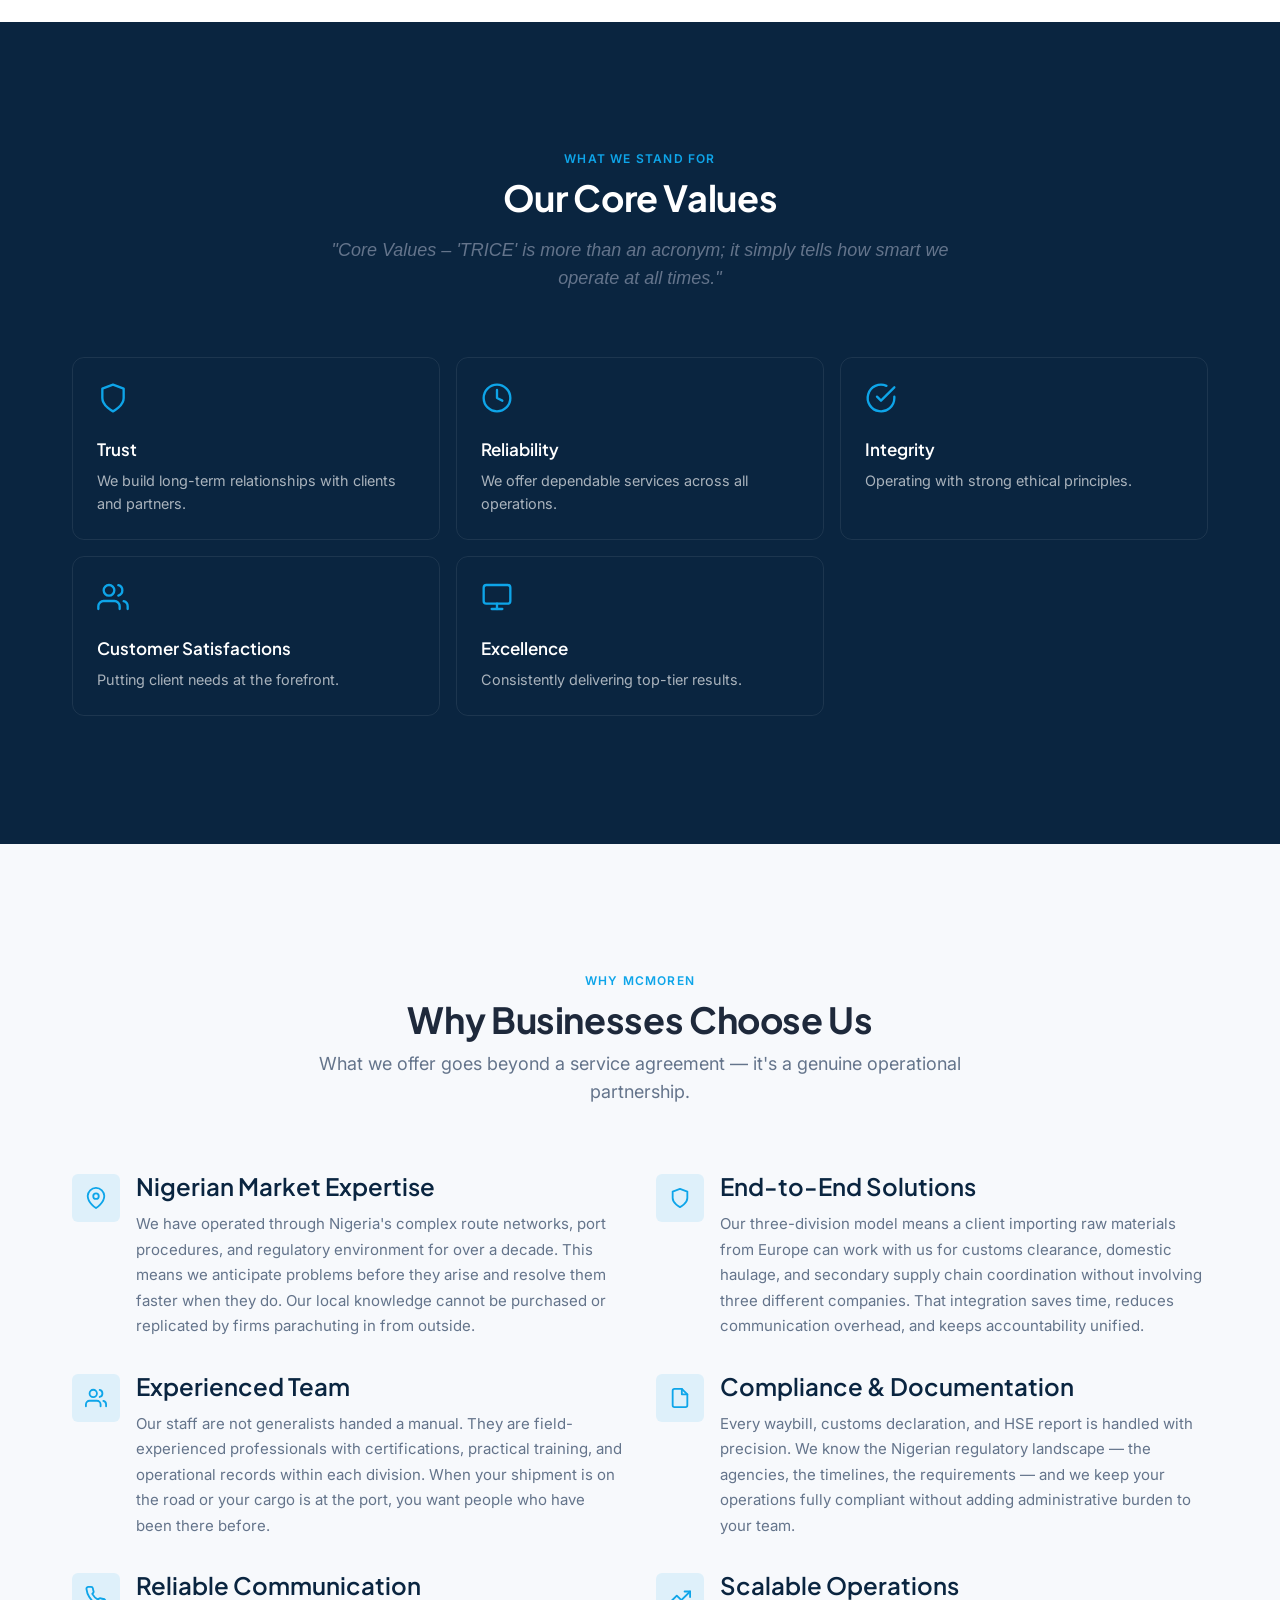
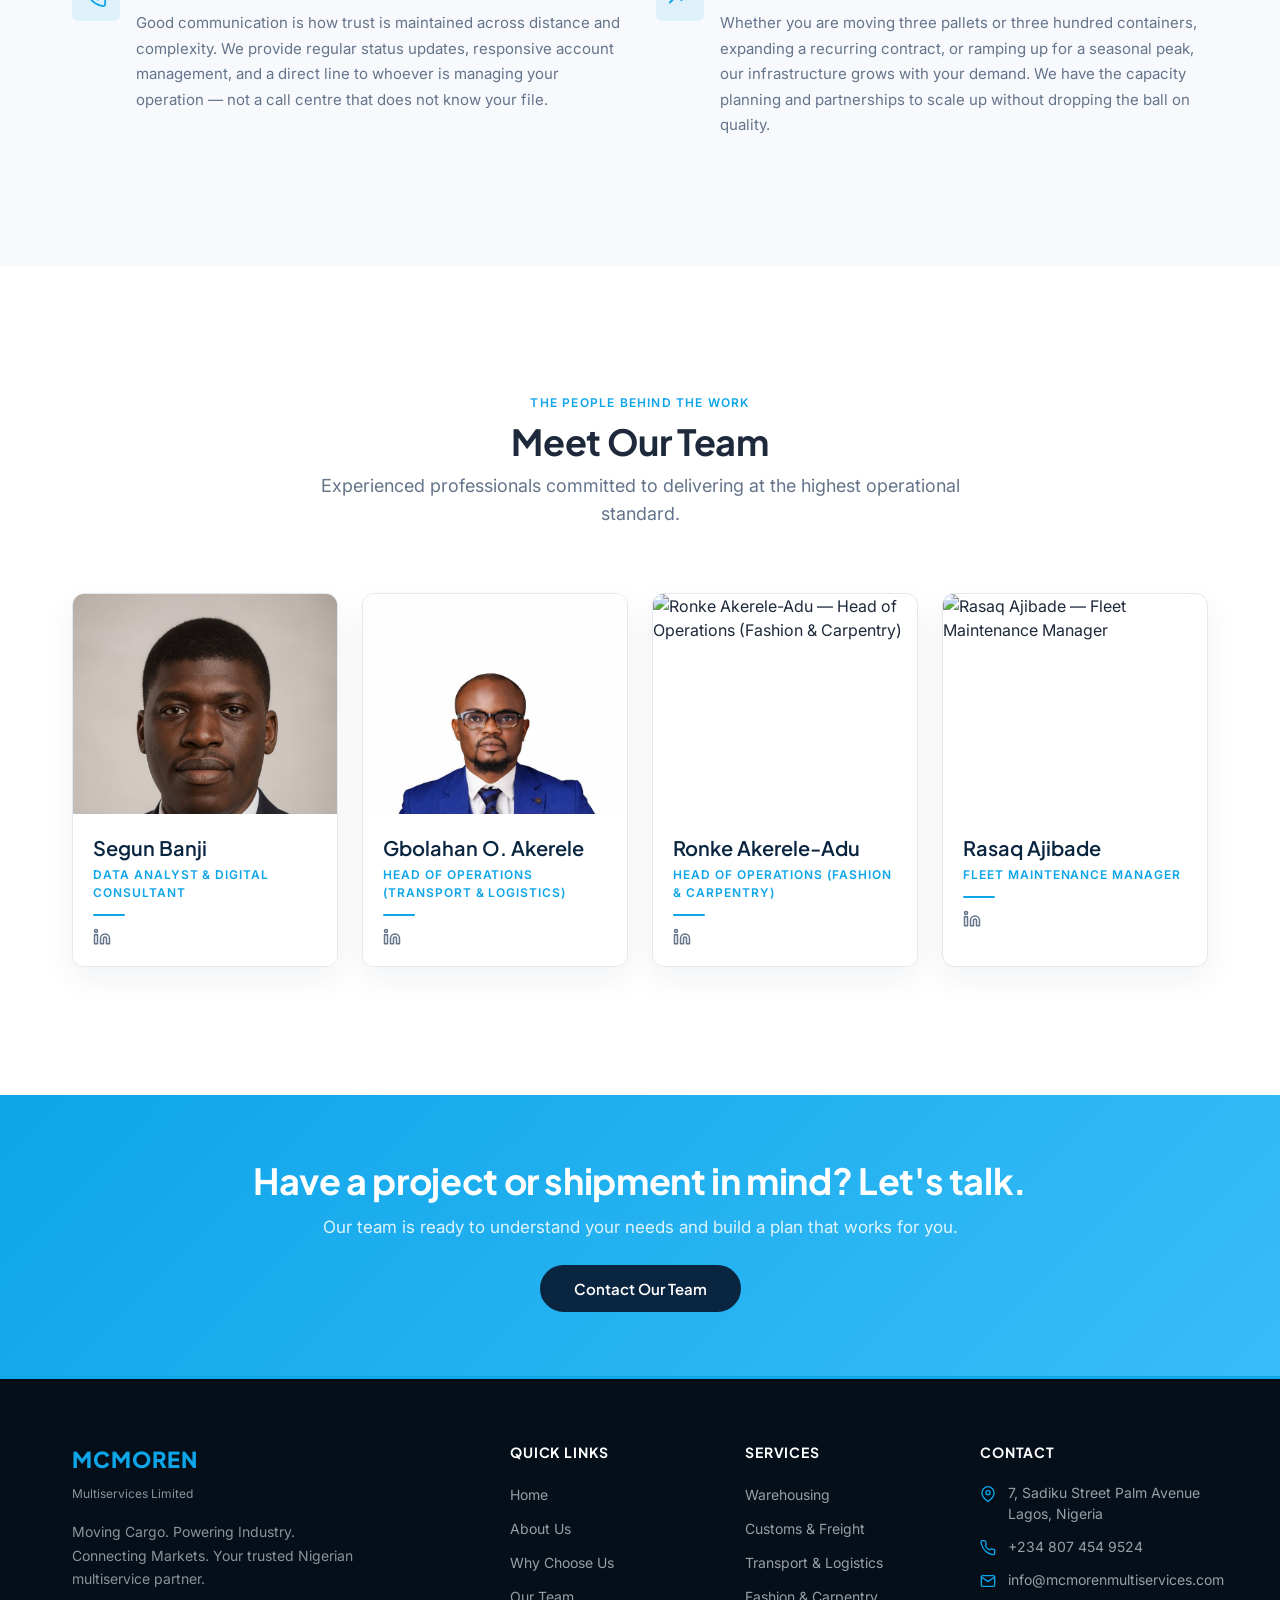
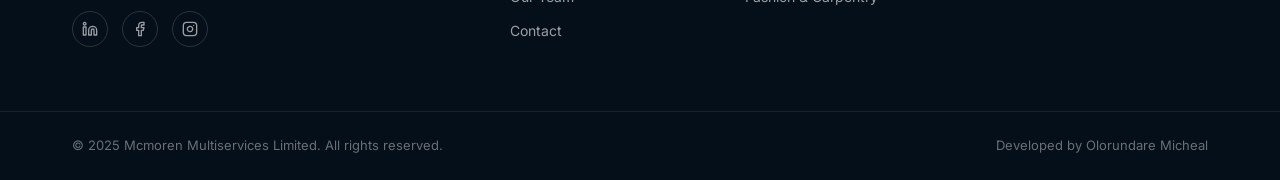
==== commit ca9f3eb0: "feat: restructure team data format to display first name CAPS and multi-line roles, and update TRICE" ====
--- a/about.html
+++ b/about.html
@@ -179,37 +179,33 @@
         <div class="section__header">
           <span class="overline reveal" data-delay="0">What We Stand For</span>
           <h2 id="values-heading" class="text-white reveal" data-delay="100">Our Core Values</h2>
+          <p class="section__subtitle reveal" style="color:var(--color-text-muted); margin-top:1rem; font-style:italic;" data-delay="150">"Core Values – 'TRICE' is more than an acronym; it simply tells how smart we operate at all times."</p>
         </div>
         <div class="grid grid--3" style="gap:1rem; margin-top:3rem;">
           <div class="feature-block reveal" data-delay="0">
             <div class="feature-block__icon" aria-hidden="true"><svg width="32" height="32" viewBox="0 0 24 24" fill="none" stroke="currentColor" stroke-width="1.75" stroke-linecap="round" stroke-linejoin="round"><path d="M12 22s8-4 8-10V5l-8-3-8 3v7c0 6 8 10 8 10z"></path></svg></div>
+            <h3 class="feature-block__title">Trust</h3>
+            <p class="feature-block__body">We build long-term relationships with clients and partners.</p>
+          </div>
+          <div class="feature-block reveal" data-delay="100">
+            <div class="feature-block__icon" aria-hidden="true"><svg width="32" height="32" viewBox="0 0 24 24" fill="none" stroke="currentColor" stroke-width="1.75" stroke-linecap="round" stroke-linejoin="round"><circle cx="12" cy="12" r="10"></circle><polyline points="12 6 12 12 16 14"></polyline></svg></div>
             <h3 class="feature-block__title">Reliability</h3>
-            <p class="feature-block__body">When we commit to a delivery time, a pick-up slot, or a compliance deadline, we honour it. Our clients build their plans around our word, and we take that seriously every single day.</p>
-          </div>
-          <div class="feature-block reveal" data-delay="100">
+            <p class="feature-block__body">We offer dependable services across all operations.</p>
+          </div>
+          <div class="feature-block reveal" data-delay="200">
             <div class="feature-block__icon" aria-hidden="true"><svg width="32" height="32" viewBox="0 0 24 24" fill="none" stroke="currentColor" stroke-width="1.75" stroke-linecap="round" stroke-linejoin="round"><path d="M22 11.08V12a10 10 0 1 1-5.93-9.14"></path><polyline points="22 4 12 14.01 9 11.01"></polyline></svg></div>
             <h3 class="feature-block__title">Integrity</h3>
-            <p class="feature-block__body">We do not take shortcuts with documentation, compliance, or reporting. Honest communication — even when the news is not good — is a non-negotiable standard across all our divisions.</p>
-          </div>
-          <div class="feature-block reveal" data-delay="200">
-            <div class="feature-block__icon" aria-hidden="true"><svg width="32" height="32" viewBox="0 0 24 24" fill="none" stroke="currentColor" stroke-width="1.75" stroke-linecap="round" stroke-linejoin="round"><circle cx="12" cy="12" r="10"></circle><polyline points="12 6 12 12 16 14"></polyline></svg></div>
-            <h3 class="feature-block__title">Precision</h3>
-            <p class="feature-block__body">From route planning to customs documentation, precision in execution prevents costly errors. We invest in training and systems that keep our operations accurate and consistent.</p>
+            <p class="feature-block__body">Operating with strong ethical principles.</p>
           </div>
           <div class="feature-block reveal" data-delay="300">
             <div class="feature-block__icon" aria-hidden="true"><svg width="32" height="32" viewBox="0 0 24 24" fill="none" stroke="currentColor" stroke-width="1.75" stroke-linecap="round" stroke-linejoin="round"><path d="M17 21v-2a4 4 0 0 0-4-4H5a4 4 0 0 0-4 4v2"></path><circle cx="9" cy="7" r="4"></circle><path d="M23 21v-2a4 4 0 0 0-3-3.87"></path><path d="M16 3.13a4 4 0 0 1 0 7.75"></path></svg></div>
-            <h3 class="feature-block__title">Client First</h3>
-            <p class="feature-block__body">Every process, update, and decision is oriented around our client's best interests. We tailor our approach to each engagement rather than applying a one-size-fits-all model.</p>
+            <h3 class="feature-block__title">Customer Satisfactions</h3>
+            <p class="feature-block__body">Putting client needs at the forefront.</p>
           </div>
           <div class="feature-block reveal" data-delay="400">
-            <div class="feature-block__icon" aria-hidden="true"><svg width="32" height="32" viewBox="0 0 24 24" fill="none" stroke="currentColor" stroke-width="1.75" stroke-linecap="round" stroke-linejoin="round"><path d="M12 22s8-4 8-10V5l-8-3-8 3v7c0 6 8 10 8 10z"></path><polyline points="9 12 11 14 15 10"></polyline></svg></div>
-            <h3 class="feature-block__title">Safety</h3>
-            <p class="feature-block__body">Across our logistics fleet, oil and gas field operations, and import procedures, safety is not a checkbox — it is baked into our operational culture at every level.</p>
-          </div>
-          <div class="feature-block reveal" data-delay="500">
             <div class="feature-block__icon" aria-hidden="true"><svg width="32" height="32" viewBox="0 0 24 24" fill="none" stroke="currentColor" stroke-width="1.75" stroke-linecap="round" stroke-linejoin="round"><rect x="2" y="3" width="20" height="14" rx="2" ry="2"></rect><line x1="8" y1="21" x2="16" y2="21"></line><line x1="12" y1="17" x2="12" y2="21"></line></svg></div>
-            <h3 class="feature-block__title">Accountability</h3>
-            <p class="feature-block__body">We own our outcomes. When something goes wrong, we communicate clearly, take responsibility, and make it right. Our clients are never left wondering what happened or who is responsible.</p>
+            <h3 class="feature-block__title">Excellence</h3>
+            <p class="feature-block__body">Consistently delivering top-tier results.</p>
           </div>
         </div>
       </div>
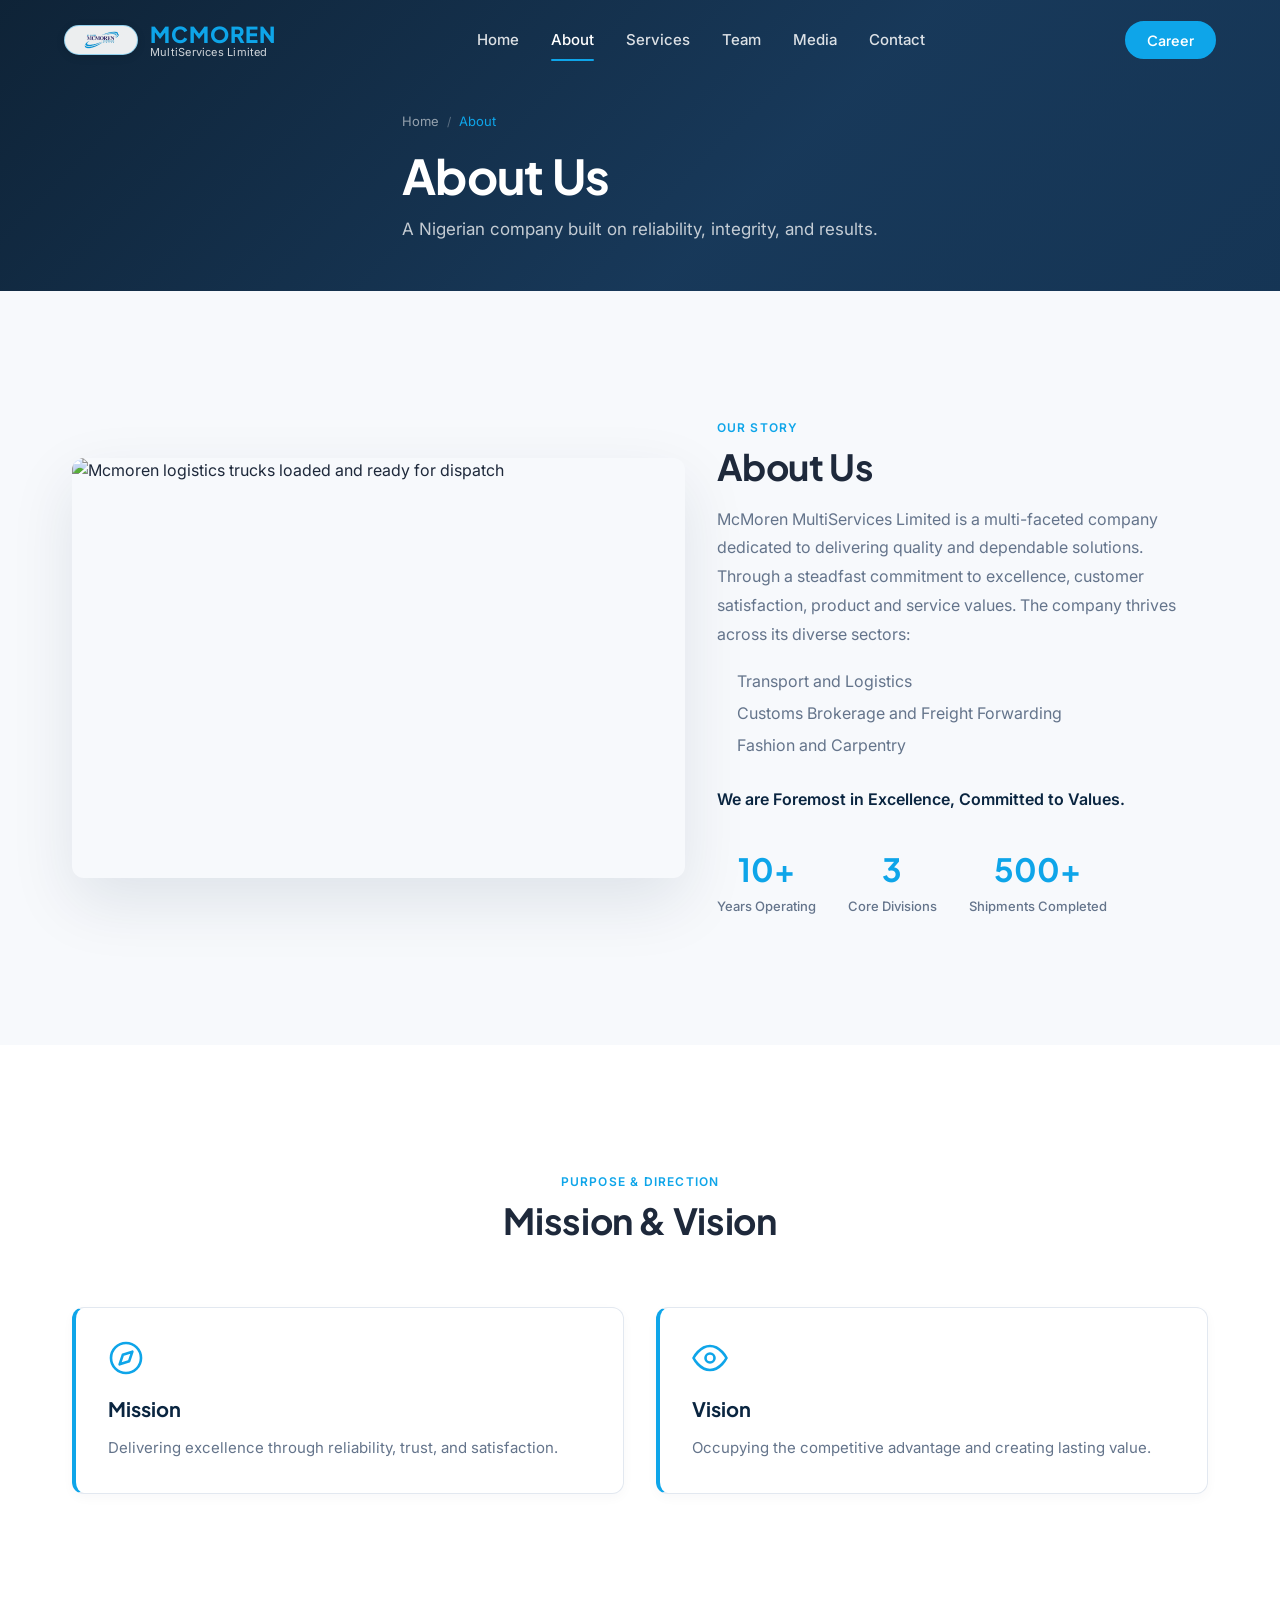
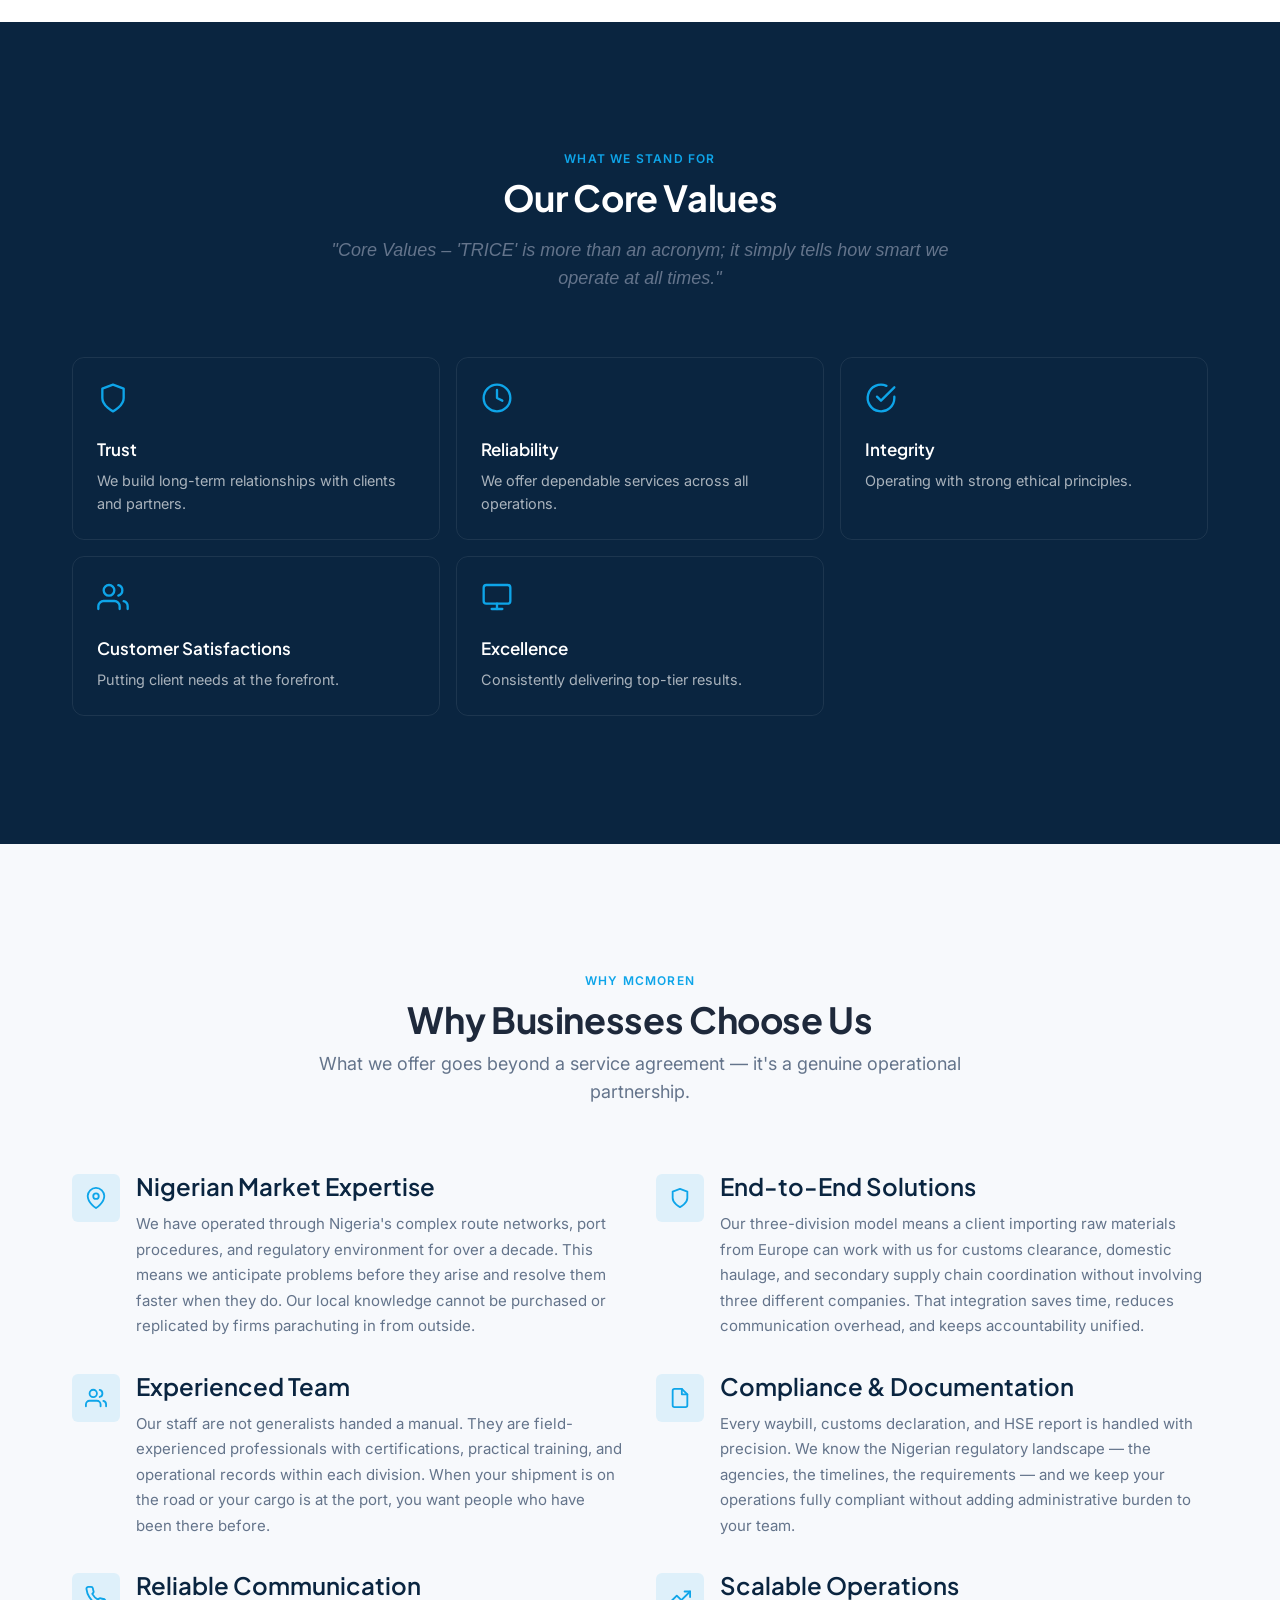
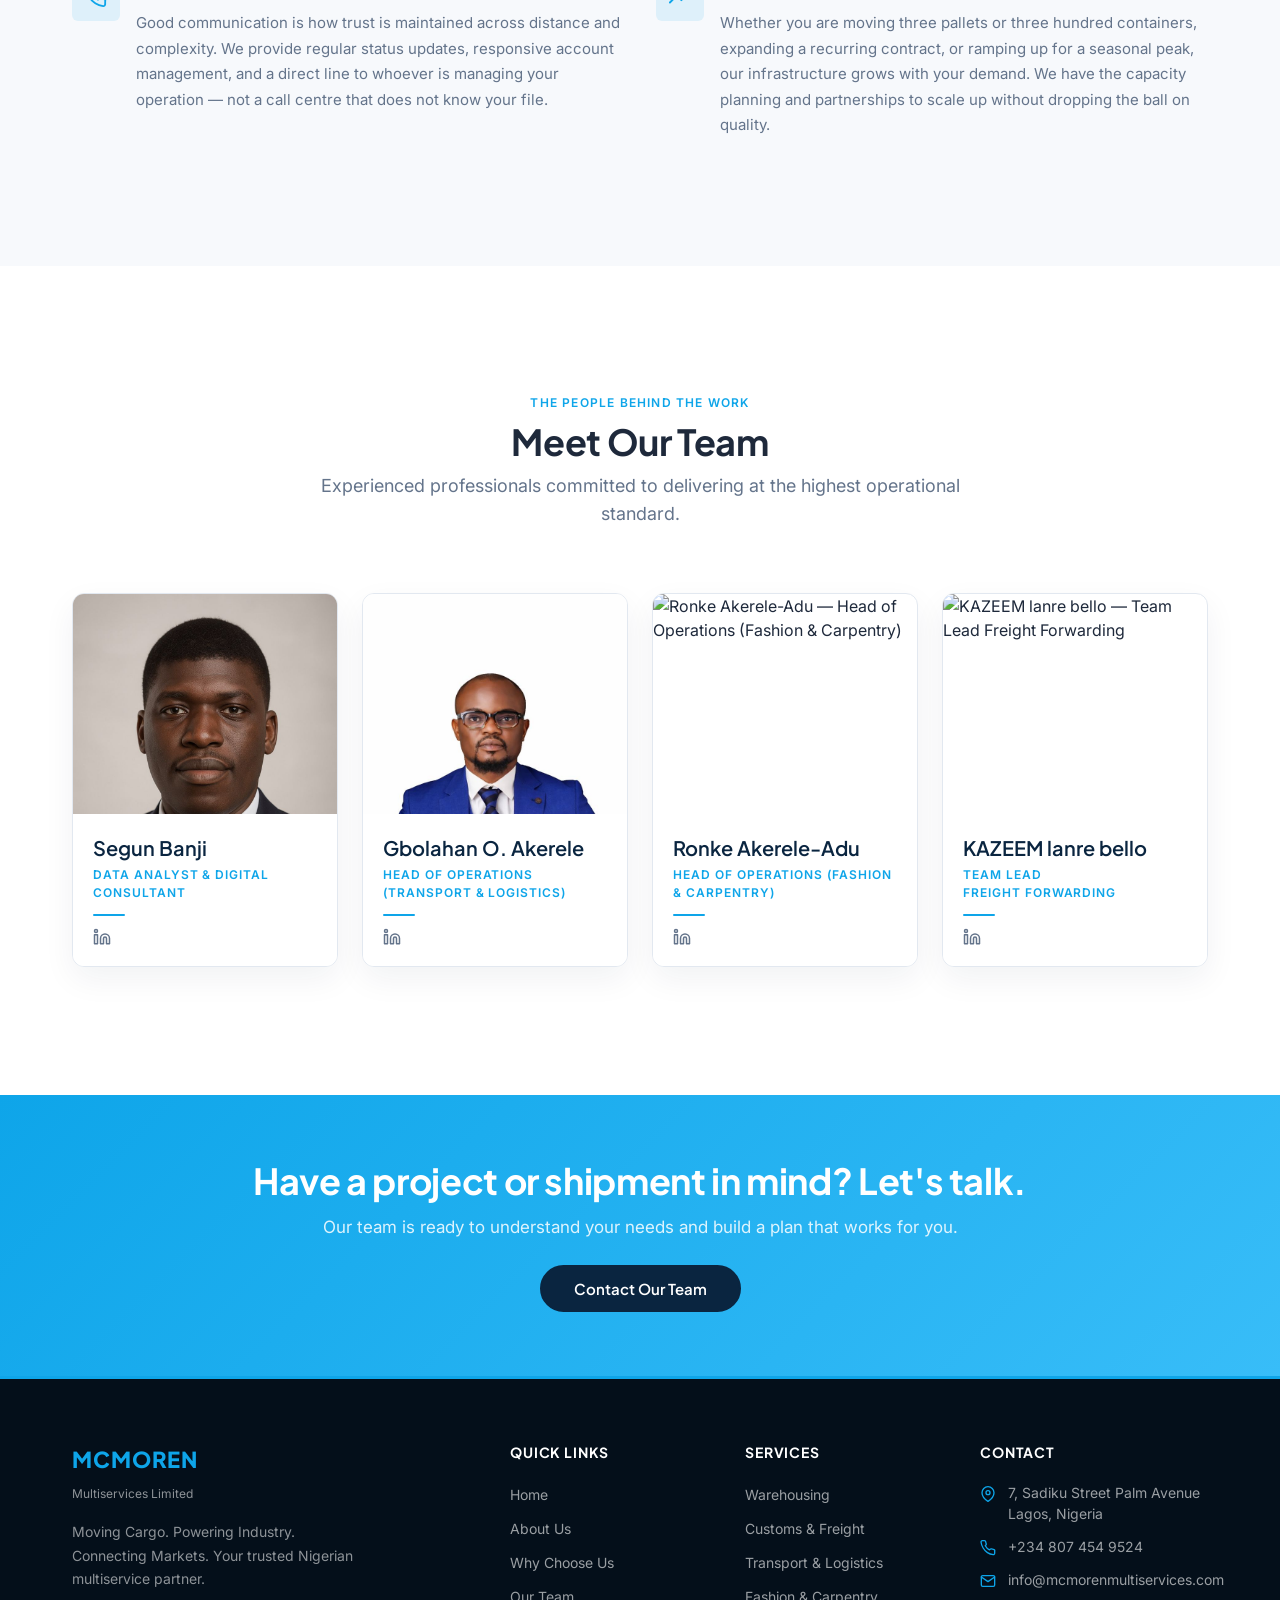
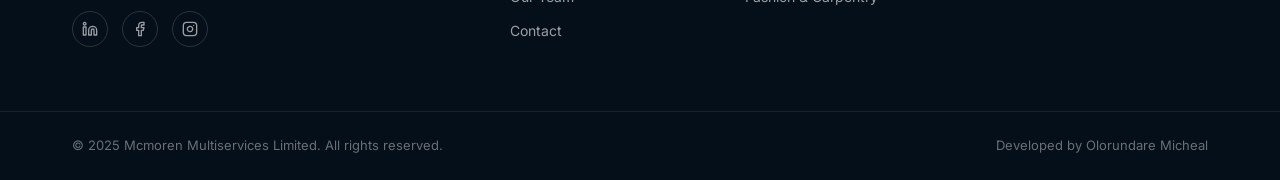
==== commit 244eeb89: "fix: swap Rasaq Ajibade with Kazeem Lanre Bello on about.html static team preview" ====
--- a/about.html
+++ b/about.html
@@ -373,26 +373,26 @@
             </div>
           </article>
 
-          <!-- Card 4 — Rasaq Ajibade -->
+          <!-- Card 4 — Kazeem Lanre Bello -->
           <article class="team-card reveal" data-delay="300">
             <div class="team-card__image-wrap">
               <img
-                src="https://images.unsplash.com/photo-1544717302-de2939b7ef71?w=400&auto=format&fit=crop&q=80"
-                alt="Rasaq Ajibade — Fleet Maintenance Manager"
+                src="assets/images/kazeem.jpeg"
+                alt="KAZEEM lanre bello — Team Lead Freight Forwarding"
                 loading="lazy"
                 width="400"
                 height="280"
               >
               <div class="team-card__overlay">
-                <p class="team-card__bio">A dedicated and results-oriented Fleet Maintenance Manager with over 10 years of hands-on experience in fleet maintenance operations. Known for a strong work ethic and proactive approach to ensuring optimal vehicle performance and operational efficiency.</p>
+                <p class="team-card__bio">Bello Kazeem is an experienced freight forwarding professional with expertise in the oil and gas sector, containerized and general cargo, and import and export freight. He brings extensive knowledge in cargo haulage...</p>
               </div>
             </div>
             <div class="team-card__info">
-              <h4 class="team-card__name">Rasaq Ajibade</h4>
-              <span class="team-card__role">Fleet Maintenance Manager</span>
+              <h4 class="team-card__name">KAZEEM lanre bello</h4>
+              <span class="team-card__role">Team Lead<br>Freight Forwarding</span>
               <div class="team-card__divider" aria-hidden="true"></div>
               <div class="team-card__social">
-                <a href="#" aria-label="Rasaq on LinkedIn"><svg width="18" height="18" viewBox="0 0 24 24" fill="none" stroke="currentColor" stroke-width="2" stroke-linecap="round" stroke-linejoin="round" aria-hidden="true"><path d="M16 8a6 6 0 0 1 6 6v7h-4v-7a2 2 0 0 0-2-2 2 2 0 0 0-2 2v7h-4v-7a6 6 0 0 1 6-6z"></path><rect x="2" y="9" width="4" height="12"></rect><circle cx="4" cy="4" r="2"></circle></svg></a>
+                <a href="#" aria-label="Kazeem on LinkedIn"><svg width="18" height="18" viewBox="0 0 24 24" fill="none" stroke="currentColor" stroke-width="2" stroke-linecap="round" stroke-linejoin="round" aria-hidden="true"><path d="M16 8a6 6 0 0 1 6 6v7h-4v-7a2 2 0 0 0-2-2 2 2 0 0 0-2 2v7h-4v-7a6 6 0 0 1 6-6z"></path><rect x="2" y="9" width="4" height="12"></rect><circle cx="4" cy="4" r="2"></circle></svg></a>
               </div>
             </div>
           </article>
